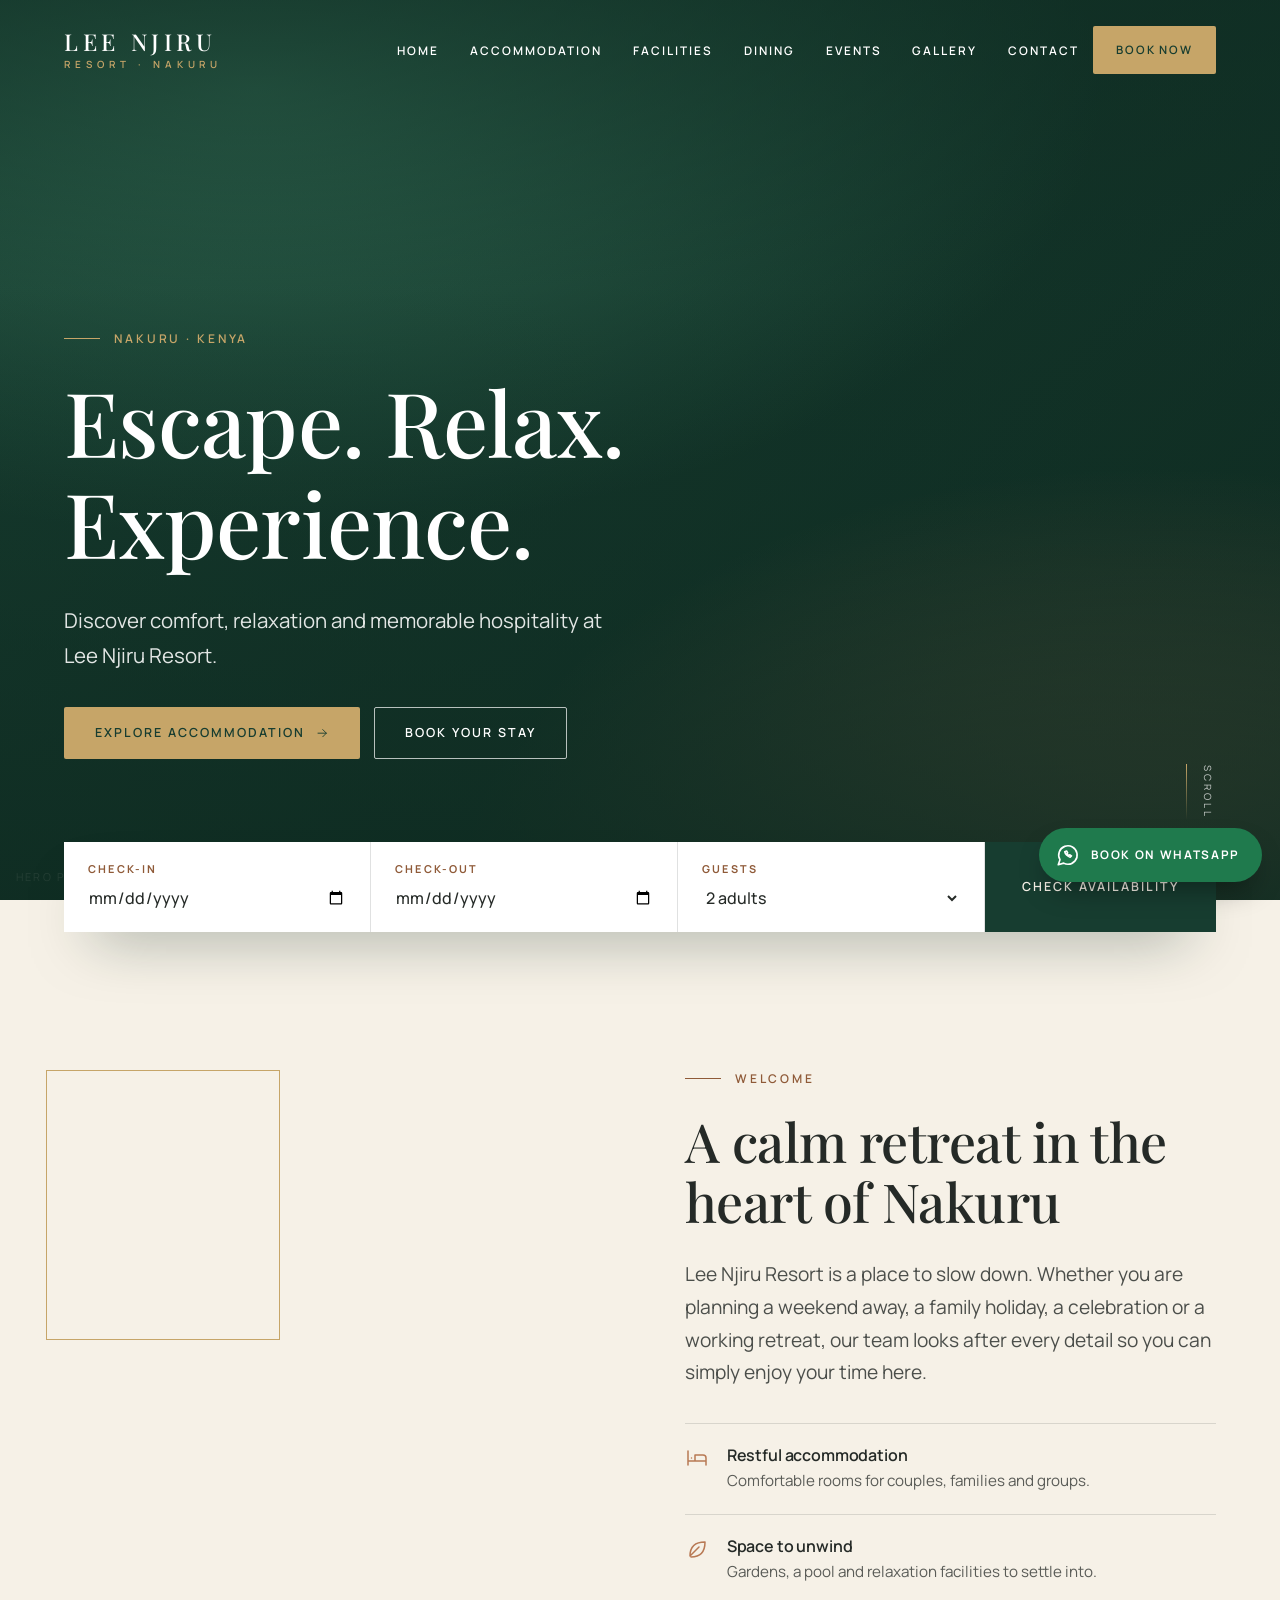
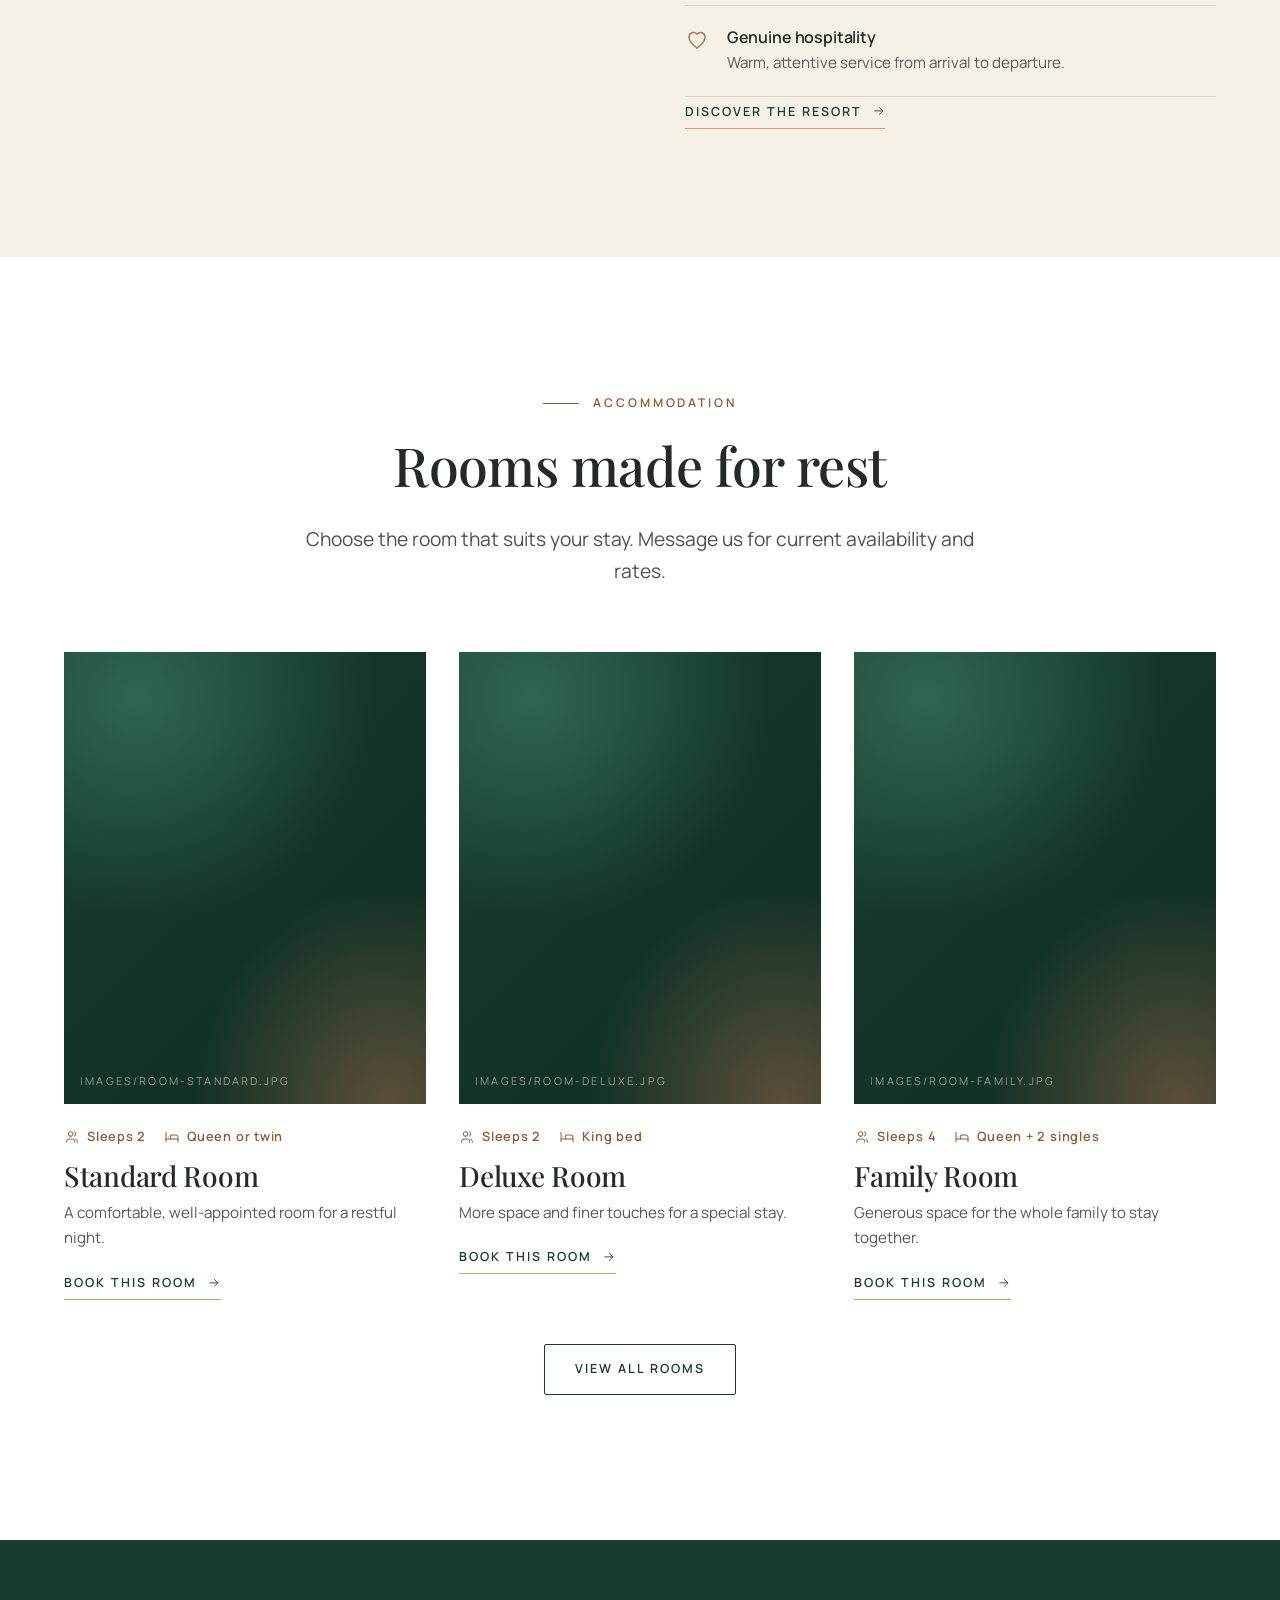
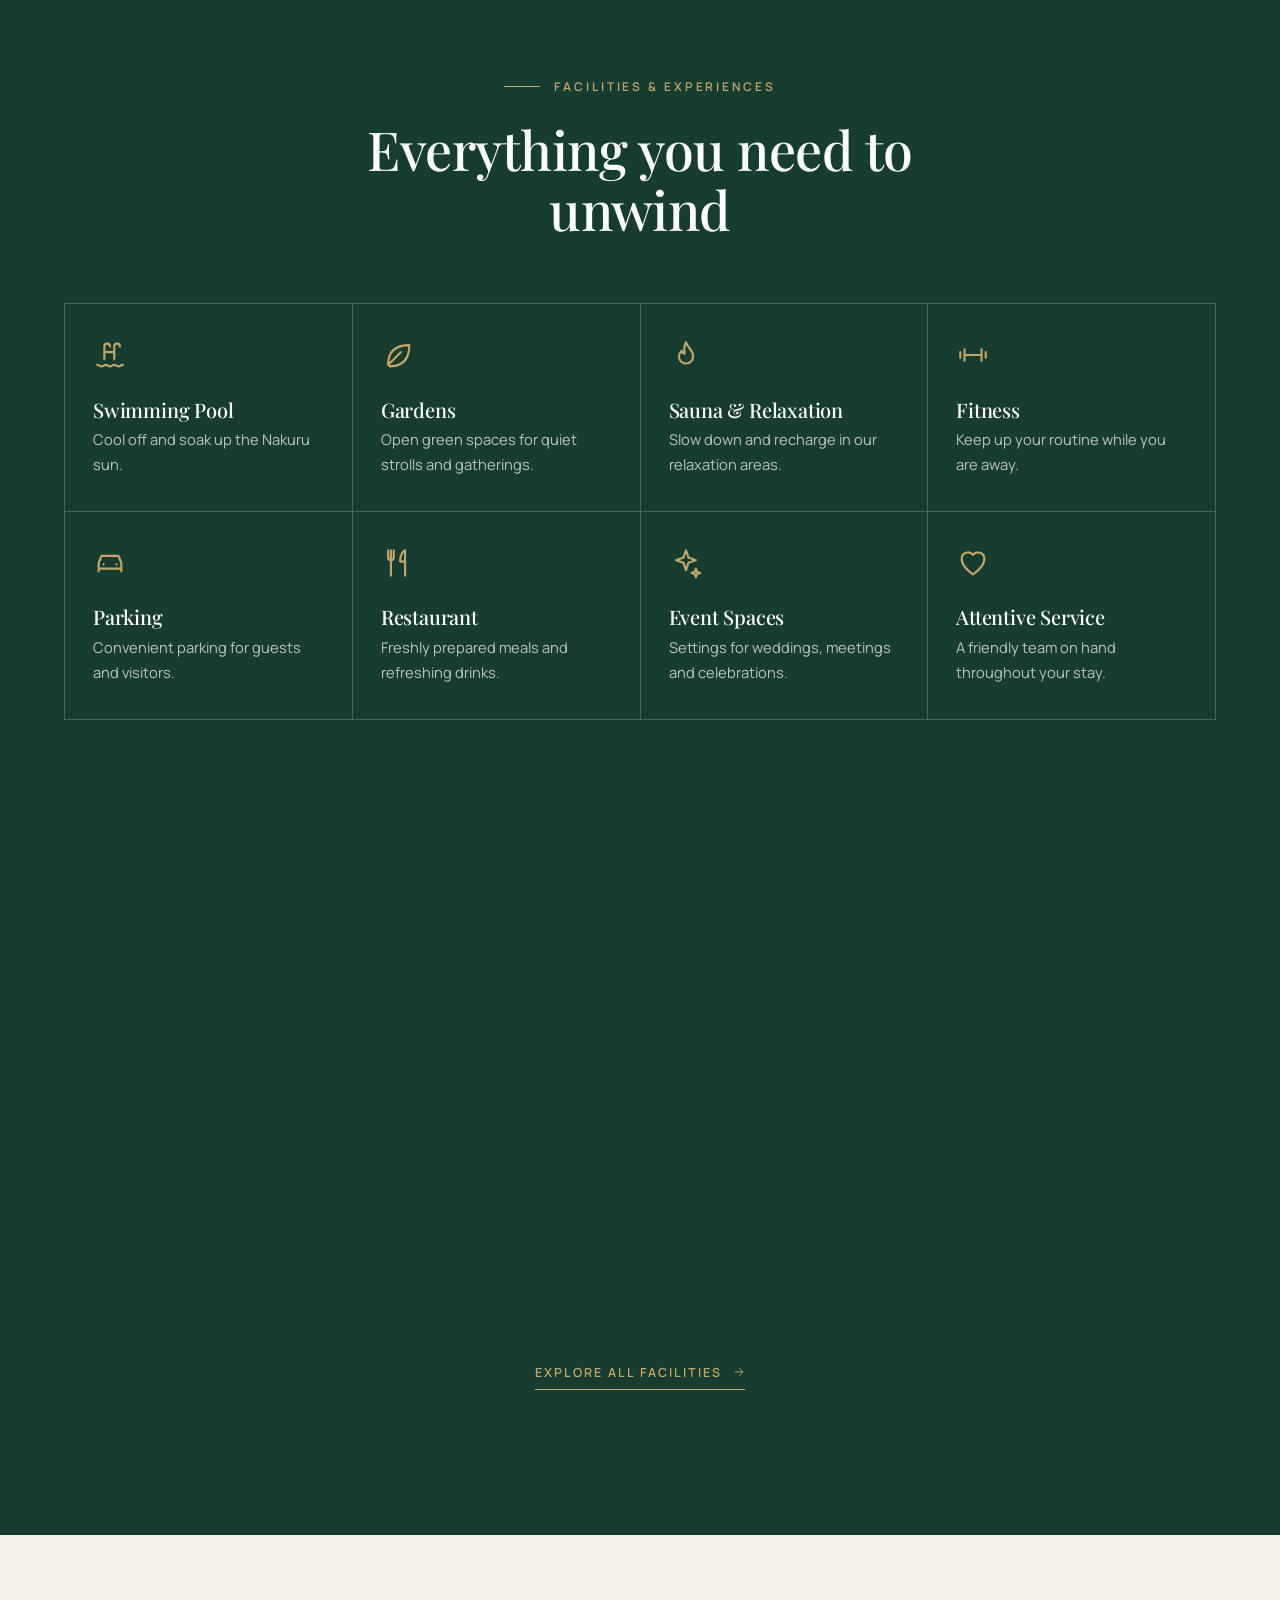
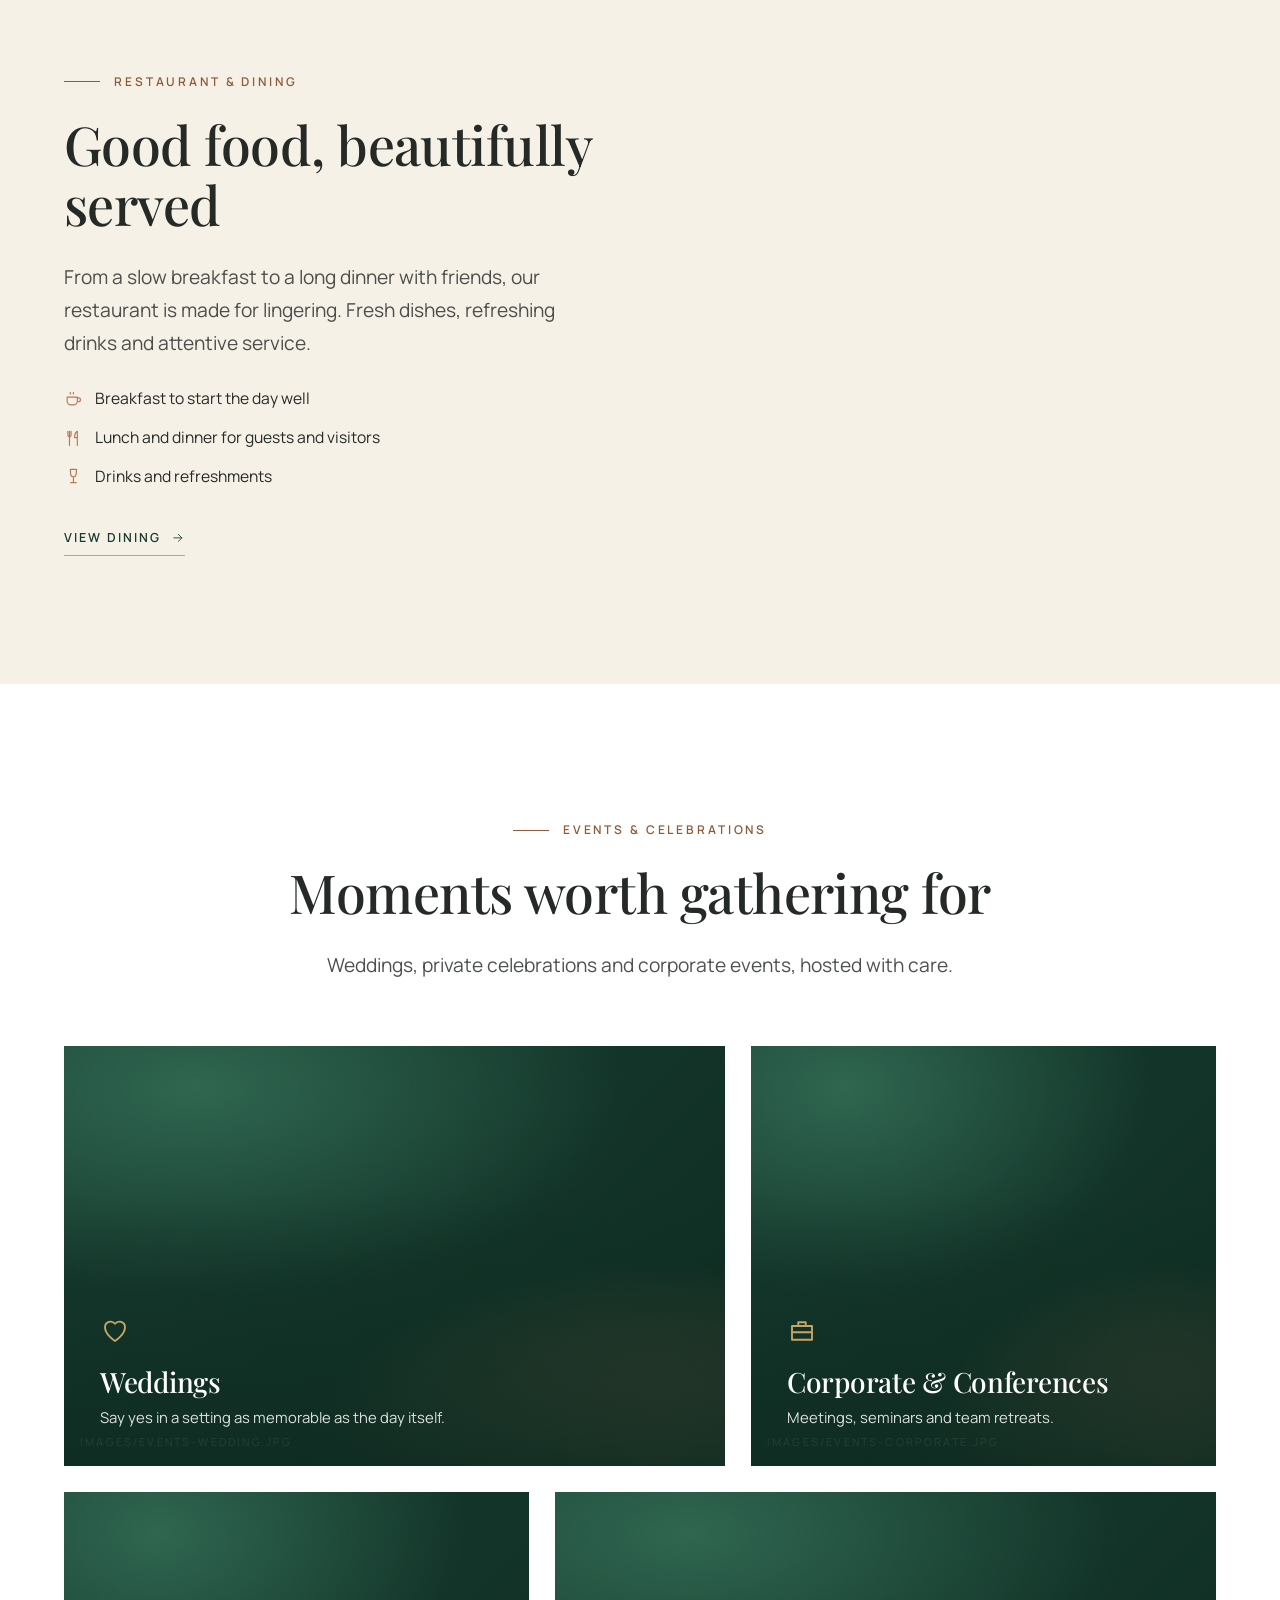
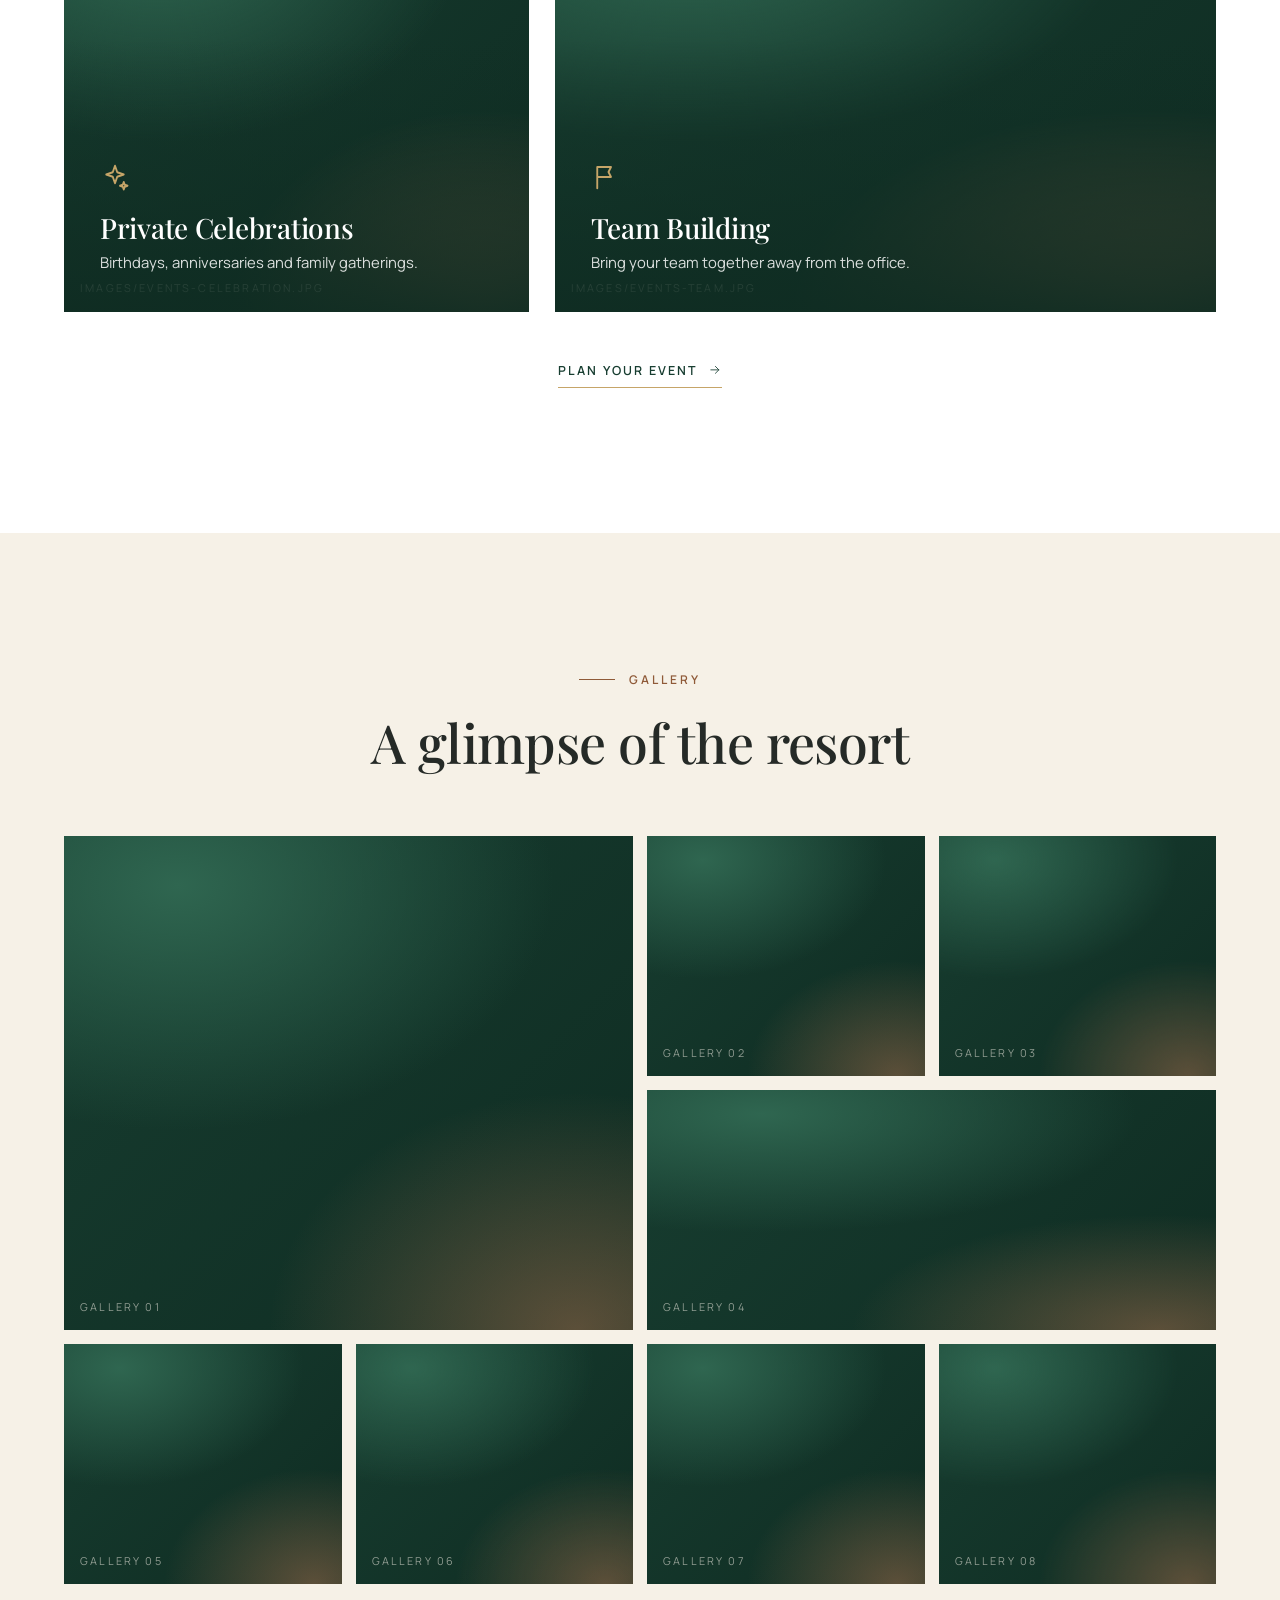
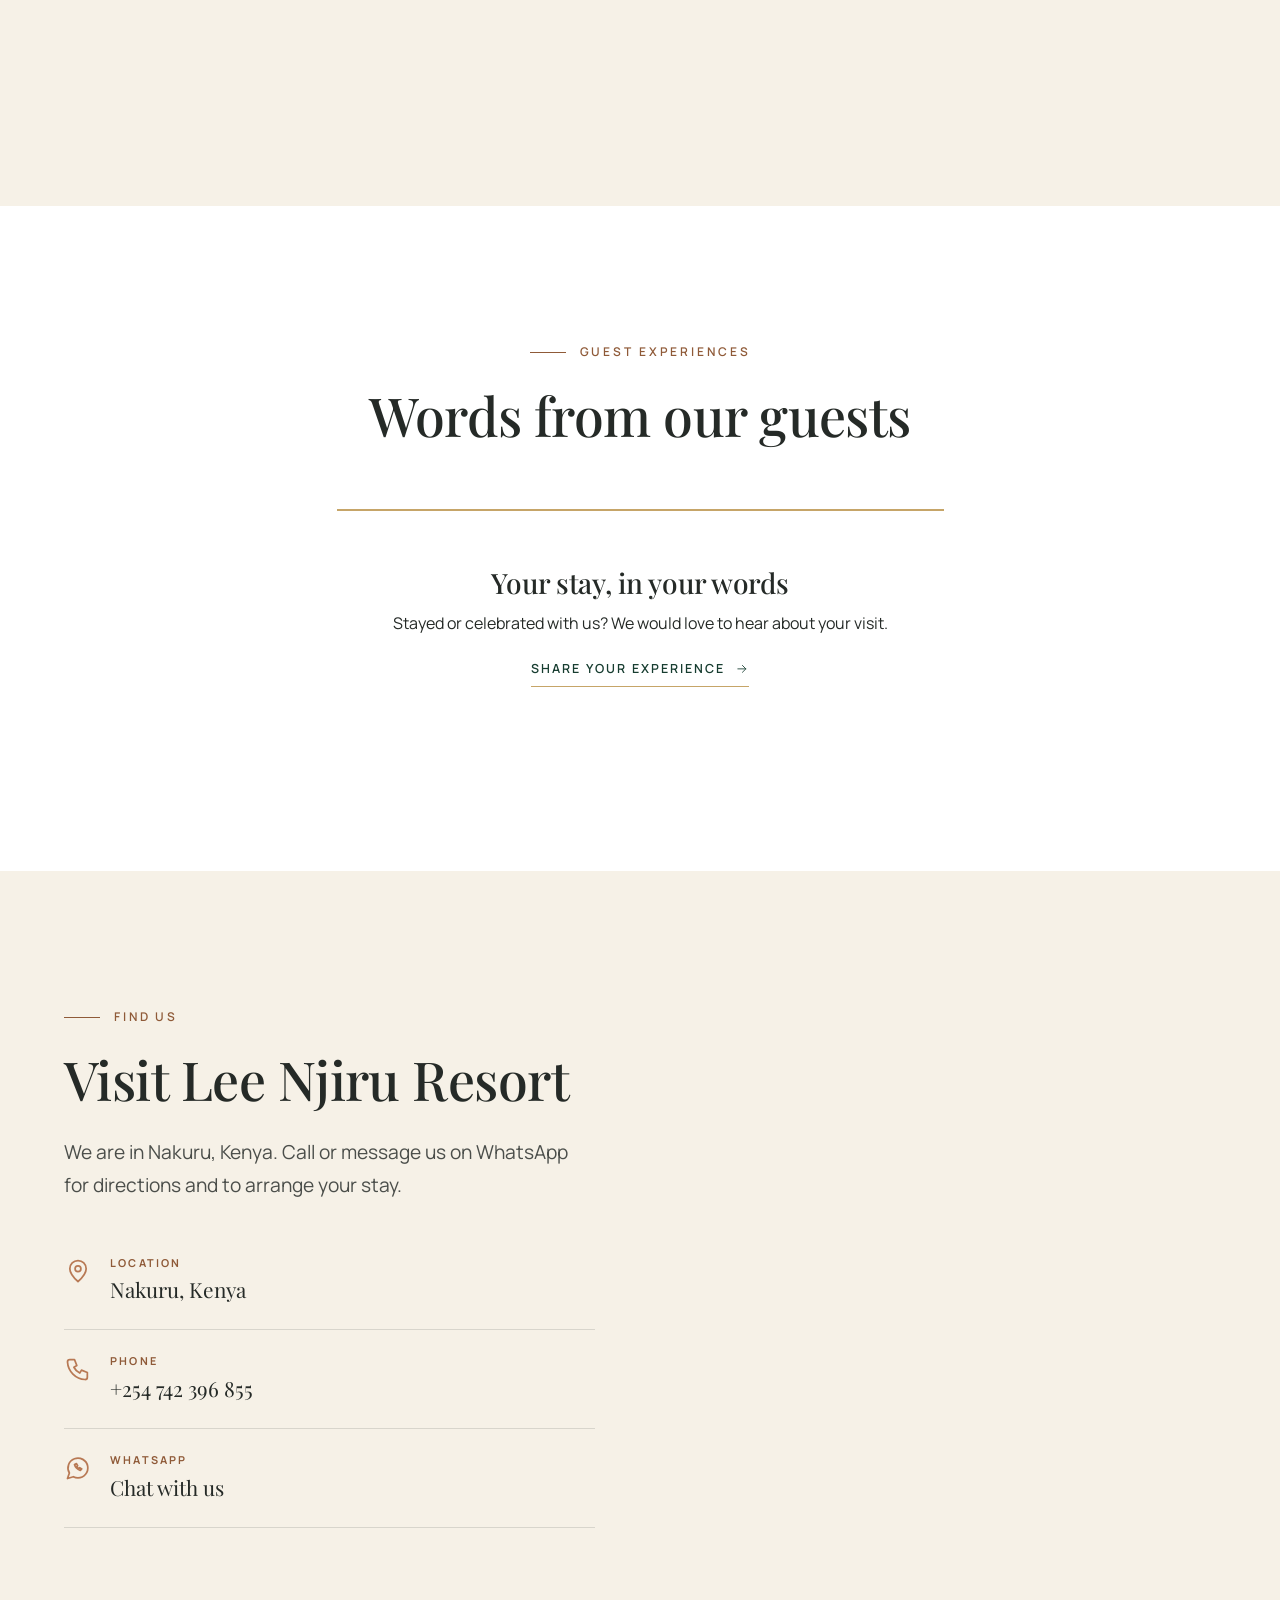
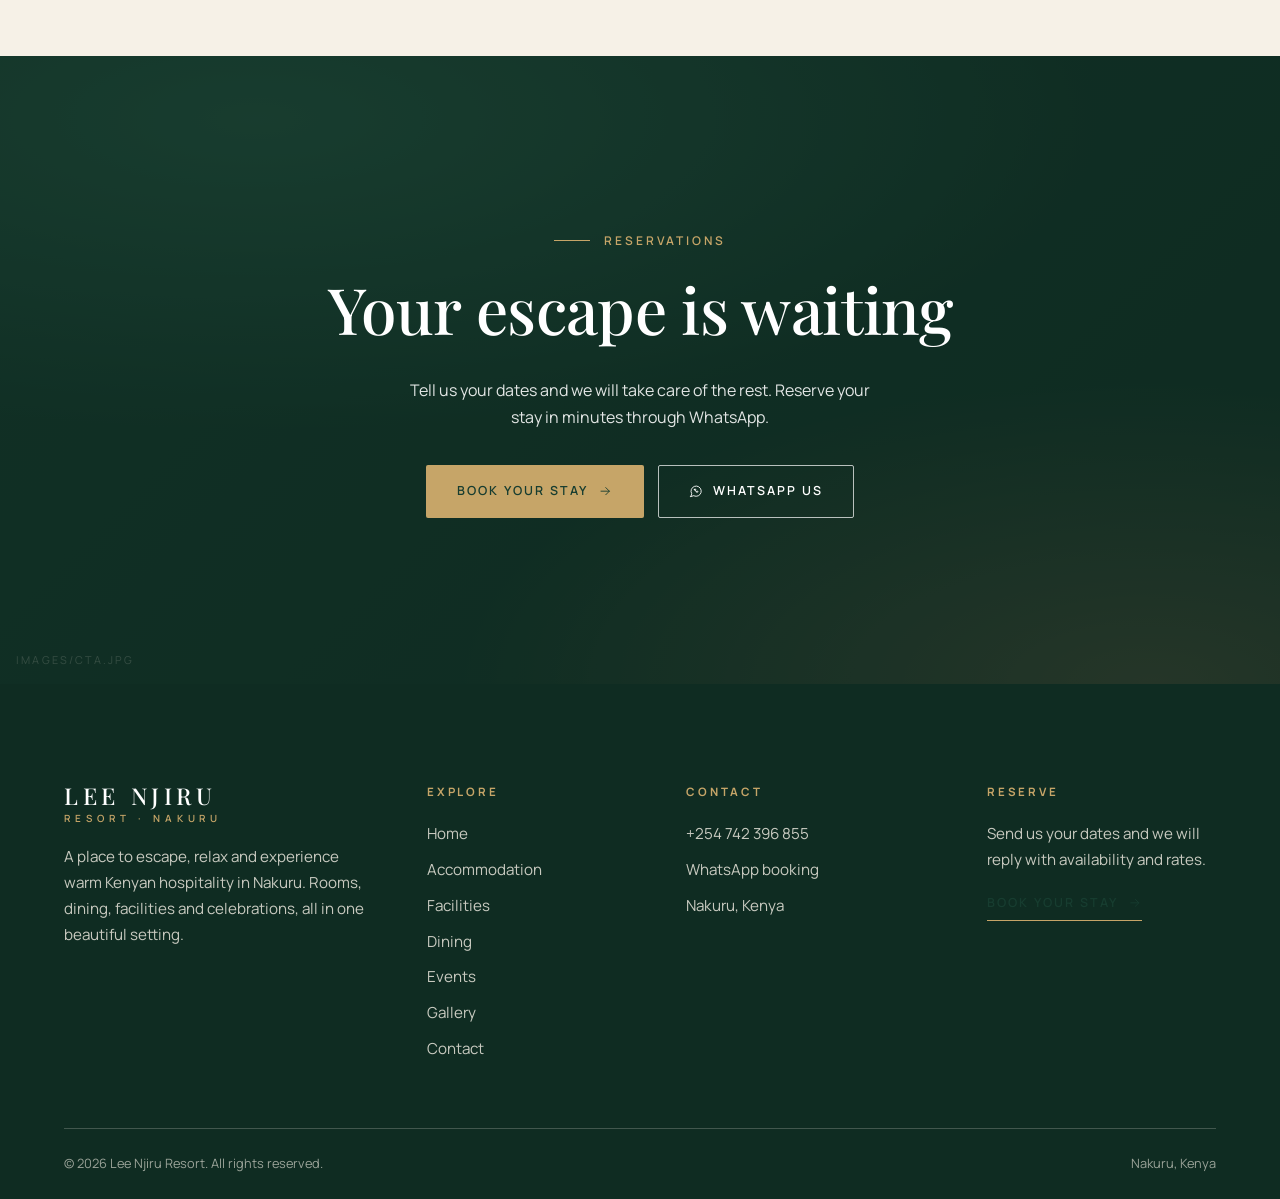
==== index.html @ e9310418 "Add files via upload" ====
<!doctype html>
<html lang="en">
<head>
<meta charset="utf-8">
<meta name="viewport" content="width=device-width,initial-scale=1">
<title>Lee Njiru Resort | Luxury Resort & Accommodation in Nakuru, Kenya</title>
<meta name="description" content="Escape, relax and experience Lee Njiru Resort in Nakuru, Kenya. Comfortable rooms, gardens, dining, event venues and warm hospitality. Book your stay on WhatsApp.">
<meta name="theme-color" content="#173D30">
<meta property="og:type" content="website">
<meta property="og:title" content="Lee Njiru Resort | Luxury Resort &amp; Accommodation in Nakuru, Kenya">
<meta property="og:description" content="Escape, relax and experience Lee Njiru Resort in Nakuru, Kenya. Comfortable rooms, gardens, dining, event venues and warm hospitality. Book your stay on WhatsApp.">
<meta property="og:image" content="images/hero.jpg">
<link rel="preconnect" href="https://fonts.googleapis.com">
<link rel="preconnect" href="https://fonts.gstatic.com" crossorigin>
<link href="https://fonts.googleapis.com/css2?family=Manrope:wght@400;500;600;700&family=Playfair+Display:ital,wght@0,400;0,500;0,600;1,400;1,500&display=swap" rel="stylesheet">
<link rel="stylesheet" href="css/styles.css">
<script>document.documentElement.classList.add("js")</script>
<script type="application/ld+json">{"@context":"https://schema.org","@type":"Resort","name":"Lee Njiru Resort","telephone":"+254742396855","address":{"@type":"PostalAddress","addressLocality":"Nakuru","addressCountry":"KE"},"description":"Resort accommodation, dining, facilities and event venues in Nakuru, Kenya."}</script>
</head>
<body>
<svg xmlns="http://www.w3.org/2000/svg" width="0" height="0" style="position:absolute" aria-hidden="true" focusable="false"><symbol id="i-arrow" viewBox="0 0 24 24" fill="none" stroke="currentColor" stroke-width="1.5" stroke-linecap="round" stroke-linejoin="round"><path d="M5 12h14M13 6l6 6-6 6"/></symbol><symbol id="i-pin" viewBox="0 0 24 24" fill="none" stroke="currentColor" stroke-width="1.5" stroke-linecap="round" stroke-linejoin="round"><path d="M12 21s-7-6.2-7-11a7 7 0 0114 0c0 4.8-7 11-7 11z"/><circle cx="12" cy="10" r="2.5"/></symbol><symbol id="i-phone" viewBox="0 0 24 24" fill="none" stroke="currentColor" stroke-width="1.5" stroke-linecap="round" stroke-linejoin="round"><path d="M5 4h4l2 5-2.5 1.5a11 11 0 005 5L15 13l5 2v4a2 2 0 01-2 2A16 16 0 013 6a2 2 0 012-2z"/></symbol><symbol id="i-wa" viewBox="0 0 24 24" fill="none" stroke="currentColor" stroke-width="1.5" stroke-linecap="round" stroke-linejoin="round"><path d="M3 21l1.6-4.7A8.5 8.5 0 1112 20.5a8.4 8.4 0 01-4-1L3 21z"/><path d="M9 9c.5 2 2.5 4 5 5l1.2-1.2-1.7-1-.8.7a4 4 0 01-1.7-1.7l.7-.8-1-1.7L9 9z"/></symbol><symbol id="i-pool" viewBox="0 0 24 24" fill="none" stroke="currentColor" stroke-width="1.5" stroke-linecap="round" stroke-linejoin="round"><path d="M3 19c1.5 0 1.5 1 3 1s1.5-1 3-1 1.5 1 3 1 1.5-1 3-1 1.5 1 3 1 1.5-1 3-1M8 15V6a2 2 0 014 0M15 15V6a2 2 0 014 0M8 10h7"/></symbol><symbol id="i-leaf" viewBox="0 0 24 24" fill="none" stroke="currentColor" stroke-width="1.5" stroke-linecap="round" stroke-linejoin="round"><path d="M5 19c0-9 5-14 15-14 0 10-5 15-14 15M5 19l9-9"/></symbol><symbol id="i-flame" viewBox="0 0 24 24" fill="none" stroke="currentColor" stroke-width="1.5" stroke-linecap="round" stroke-linejoin="round"><path d="M12 3c1 4 5 5 5 10a5 5 0 01-10 0c0-2 1-3 2-4 .3 1.5 1 2 2 2 0-3-1-5 1-8z"/></symbol><symbol id="i-dumbbell" viewBox="0 0 24 24" fill="none" stroke="currentColor" stroke-width="1.5" stroke-linecap="round" stroke-linejoin="round"><path d="M6 8v8M3 10v4M18 8v8M21 10v4M6 12h12"/></symbol><symbol id="i-car" viewBox="0 0 24 24" fill="none" stroke="currentColor" stroke-width="1.5" stroke-linecap="round" stroke-linejoin="round"><path d="M4 16v-4l2-5h12l2 5v4M4 16h16M4 16v2M20 16v2M7.5 13h.01M16.5 13h.01"/></symbol><symbol id="i-wifi" viewBox="0 0 24 24" fill="none" stroke="currentColor" stroke-width="1.5" stroke-linecap="round" stroke-linejoin="round"><path d="M2 9a15 15 0 0120 0M5 12.5a10 10 0 0114 0M8.5 16a5 5 0 017 0M12 19.5h.01"/></symbol><symbol id="i-bed" viewBox="0 0 24 24" fill="none" stroke="currentColor" stroke-width="1.5" stroke-linecap="round" stroke-linejoin="round"><path d="M3 19V5M3 15h18v4M21 15v-3a3 3 0 00-3-3h-8v6M6.5 12h.01"/></symbol><symbol id="i-users" viewBox="0 0 24 24" fill="none" stroke="currentColor" stroke-width="1.5" stroke-linecap="round" stroke-linejoin="round"><path d="M16 20v-1.5a3.5 3.5 0 00-3.5-3.5h-5A3.5 3.5 0 004 18.5V20M10 11a3.5 3.5 0 100-7 3.5 3.5 0 000 7zM20 20v-1.5a3.5 3.5 0 00-2.5-3.3M15.5 4.2a3.5 3.5 0 010 6.6"/></symbol><symbol id="i-star" viewBox="0 0 24 24" fill="none" stroke="currentColor" stroke-width="1.5" stroke-linecap="round" stroke-linejoin="round"><path d="M12 3l2.7 5.6 6.1.9-4.4 4.3 1 6.1L12 17l-5.4 2.9 1-6.1L3.2 9.5l6.1-.9z"/></symbol><symbol id="i-check" viewBox="0 0 24 24" fill="none" stroke="currentColor" stroke-width="1.5" stroke-linecap="round" stroke-linejoin="round"><path d="M5 12.5l4.5 4.5L19 7"/></symbol><symbol id="i-close" viewBox="0 0 24 24" fill="none" stroke="currentColor" stroke-width="1.5" stroke-linecap="round" stroke-linejoin="round"><path d="M6 6l12 12M18 6L6 18"/></symbol><symbol id="i-utensils" viewBox="0 0 24 24" fill="none" stroke="currentColor" stroke-width="1.5" stroke-linecap="round" stroke-linejoin="round"><path d="M7 3v8M5 3v5a2 2 0 004 0V3M7 11v10M17 21V3c-2.5 1.5-3.5 4-3.5 8H17"/></symbol><symbol id="i-wine" viewBox="0 0 24 24" fill="none" stroke="currentColor" stroke-width="1.5" stroke-linecap="round" stroke-linejoin="round"><path d="M8 3h8l-.5 6a3.5 3.5 0 01-7 0L8 3zM12 12.5V20M8.5 20h7"/></symbol><symbol id="i-coffee" viewBox="0 0 24 24" fill="none" stroke="currentColor" stroke-width="1.5" stroke-linecap="round" stroke-linejoin="round"><path d="M4 9h13v5a5 5 0 01-5 5H9a5 5 0 01-5-5V9zM17 10h1.5a2.5 2.5 0 010 5H17M8 3v2M12 3v2"/></symbol><symbol id="i-heart" viewBox="0 0 24 24" fill="none" stroke="currentColor" stroke-width="1.5" stroke-linecap="round" stroke-linejoin="round"><path d="M12 20s-8-5-8-11a4.5 4.5 0 018-2.8A4.5 4.5 0 0120 9c0 6-8 11-8 11z"/></symbol><symbol id="i-sparkle" viewBox="0 0 24 24" fill="none" stroke="currentColor" stroke-width="1.5" stroke-linecap="round" stroke-linejoin="round"><path d="M12 3l1.8 5.2L19 10l-5.2 1.8L12 17l-1.8-5.2L5 10l5.2-1.8zM19 16l.8 2.2L22 19l-2.2.8L19 22l-.8-2.2L16 19l2.2-.8z"/></symbol><symbol id="i-briefcase" viewBox="0 0 24 24" fill="none" stroke="currentColor" stroke-width="1.5" stroke-linecap="round" stroke-linejoin="round"><path d="M4 8h16v11H4zM9 8V5h6v3M4 13h16"/></symbol><symbol id="i-present" viewBox="0 0 24 24" fill="none" stroke="currentColor" stroke-width="1.5" stroke-linecap="round" stroke-linejoin="round"><path d="M4 4h16v11H4zM12 15v5M8 20h8M8 11l3-2 2 1.5 3-3"/></symbol><symbol id="i-flag" viewBox="0 0 24 24" fill="none" stroke="currentColor" stroke-width="1.5" stroke-linecap="round" stroke-linejoin="round"><path d="M5 21V4M5 4h11l-2 4 2 4H5"/></symbol><symbol id="i-mail" viewBox="0 0 24 24" fill="none" stroke="currentColor" stroke-width="1.5" stroke-linecap="round" stroke-linejoin="round"><path d="M3 6h18v12H3zM3 7l9 6 9-6"/></symbol><symbol id="i-clock" viewBox="0 0 24 24" fill="none" stroke="currentColor" stroke-width="1.5" stroke-linecap="round" stroke-linejoin="round"><circle cx="12" cy="12" r="9"/><path d="M12 7v5l3 2"/></symbol><symbol id="i-shield" viewBox="0 0 24 24" fill="none" stroke="currentColor" stroke-width="1.5" stroke-linecap="round" stroke-linejoin="round"><path d="M12 3l8 3v6c0 5-3.5 8-8 9-4.5-1-8-4-8-9V6z"/></symbol><symbol id="i-sun" viewBox="0 0 24 24" fill="none" stroke="currentColor" stroke-width="1.5" stroke-linecap="round" stroke-linejoin="round"><circle cx="12" cy="12" r="4"/><path d="M12 2v2M12 20v2M2 12h2M20 12h2M5 5l1.5 1.5M17.5 17.5L19 19M19 5l-1.5 1.5M6.5 17.5L5 19"/></symbol><symbol id="i-tv" viewBox="0 0 24 24" fill="none" stroke="currentColor" stroke-width="1.5" stroke-linecap="round" stroke-linejoin="round"><path d="M3 5h18v12H3zM8 21h8M12 17v4"/></symbol><symbol id="i-wind" viewBox="0 0 24 24" fill="none" stroke="currentColor" stroke-width="1.5" stroke-linecap="round" stroke-linejoin="round"><path d="M3 8h11a3 3 0 10-3-3M3 12h16a3 3 0 11-3 3M3 16h8"/></symbol><symbol id="i-calendar" viewBox="0 0 24 24" fill="none" stroke="currentColor" stroke-width="1.5" stroke-linecap="round" stroke-linejoin="round"><path d="M4 5h16v15H4zM4 10h16M8 3v4M16 3v4"/></symbol><symbol id="i-bath" viewBox="0 0 24 24" fill="none" stroke="currentColor" stroke-width="1.5" stroke-linecap="round" stroke-linejoin="round"><path d="M4 12h16v3a4 4 0 01-4 4H8a4 4 0 01-4-4v-3zM6 12V6a2 2 0 013.5-1.3M7 19l-1 2M17 19l1 2"/></symbol><symbol id="i-music" viewBox="0 0 24 24" fill="none" stroke="currentColor" stroke-width="1.5" stroke-linecap="round" stroke-linejoin="round"><path d="M9 18V6l11-2v12M9 18a3 3 0 11-6 0 3 3 0 016 0zM20 16a3 3 0 11-6 0 3 3 0 016 0z"/></symbol></svg>
<a class="skip" href="#main">Skip to content</a>
<header class="site-header">
<a class="brand" href="index.html" aria-label="Lee Njiru Resort, home"><b>LEE NJIRU</b><span>Resort &middot; Nakuru</span></a>
<div class="header-right">
<nav class="nav" id="nav" aria-label="Main"><ul><li style="--i:0"><a href="index.html" aria-current="page">Home</a></li><li style="--i:1"><a href="accommodation.html">Accommodation</a></li><li style="--i:2"><a href="facilities.html">Facilities</a></li><li style="--i:3"><a href="dining.html">Dining</a></li><li style="--i:4"><a href="events.html">Events</a></li><li style="--i:5"><a href="gallery.html">Gallery</a></li><li style="--i:6"><a href="contact.html">Contact</a></li><li class="nav-book" style="--i:7"><a href="contact.html#booking">Book Now</a></li></ul></nav>
<a class="btn btn-gold btn-sm header-cta" href="contact.html#booking">Book Now</a>
<button class="toggle" type="button" aria-expanded="false" aria-controls="nav" aria-label="Open menu"><i></i><i></i></button>
</div>
</header>
<main id="main">
<section class="hero has-avail">
<div class="hero-bg media" data-label="Hero photo: images/hero.jpg"><img src="images/hero.jpg" alt="Lee Njiru Resort grounds in Nakuru, Kenya" fetchpriority="high" decoding="async"></div>
<div class="hero-in"><div class="inner">
<span class="eyebrow">Nakuru &middot; Kenya</span>
<h1 data-split>Escape. Relax. Experience.</h1>
<p class="sub">Discover comfort, relaxation and memorable hospitality at Lee Njiru Resort.</p>
<div class="btn-row"><a class="btn btn-gold" href="accommodation.html">Explore Accommodation <svg class="ico" aria-hidden="true"><use href="#i-arrow"/></svg></a><a class="btn btn-line-l" href="contact.html#booking">Book Your Stay</a></div>
</div></div>
<span class="scroll-cue" aria-hidden="true">Scroll</span>
</section>

<div class="avail reveal">
<form class="avail-form" data-avail action="contact.html" method="get" aria-label="Check availability">
<label>Check-in<input type="date" name="checkin" required></label>
<label>Check-out<input type="date" name="checkout" required></label>
<label>Guests<select name="adults"><option value="1">1 adult</option><option value="2" selected>2 adults</option><option value="3">3 adults</option><option value="4">4 adults</option><option value="5">5 adults</option><option value="6">6 adults</option></select></label>
<button class="btn btn-forest" type="submit">Check Availability</button>
</form>
</div>

<section class="section after-avail">
<div class="container split">
<div class="stack-img">
<div class="media a reveal-img" data-label="images/welcome-1.jpg"><img src="images/welcome-1.jpg" alt="Guests relaxing at Lee Njiru Resort" loading="lazy" decoding="async"></div>
<div class="media b reveal-img" data-d=".2" data-label="images/welcome-2.jpg"><img src="images/welcome-2.jpg" alt="Resort details at Lee Njiru Resort" loading="lazy" decoding="async"></div>
</div>
<div class="reveal">
<span class="eyebrow">Welcome</span>
<h2>A calm retreat in the heart of Nakuru</h2>
<p class="lead">Lee Njiru Resort is a place to slow down. Whether you are planning a weekend away, a family holiday, a celebration or a working retreat, our team looks after every detail so you can simply enjoy your time here.</p>
<ul class="pillars">
<li><svg class="ico" aria-hidden="true"><use href="#i-bed"/></svg><div><h4>Restful accommodation</h4><p>Comfortable rooms for couples, families and groups.</p></div></li>
<li><svg class="ico" aria-hidden="true"><use href="#i-leaf"/></svg><div><h4>Space to unwind</h4><p>Gardens, a pool and relaxation facilities to settle into.</p></div></li>
<li><svg class="ico" aria-hidden="true"><use href="#i-heart"/></svg><div><h4>Genuine hospitality</h4><p>Warm, attentive service from arrival to departure.</p></div></li>
</ul>
<a class="link-arrow" href="facilities.html">Discover the resort <svg class="ico" aria-hidden="true"><use href="#i-arrow"/></svg></a>
</div>
</div>
</section>

<section class="section bg-white">
<div class="container">
<div class="sec-head center reveal"><span class="eyebrow">Accommodation</span><h2>Rooms made for rest</h2><p class="lead">Choose the room that suits your stay. Message us for current availability and rates.</p></div>
<div class="grid-3">
<article class="card reveal"><div class="media zoom" data-label="images/room-standard.jpg"><img src="images/room-standard.jpg" alt="Standard room at Lee Njiru Resort" loading="lazy" decoding="async"></div><div class="meta"><span><svg class="ico" aria-hidden="true"><use href="#i-users"/></svg> Sleeps 2</span><span><svg class="ico" aria-hidden="true"><use href="#i-bed"/></svg> Queen or twin</span></div><h3>Standard Room</h3><p>A comfortable, well-appointed room for a restful night.</p><a class="link-arrow" href="contact.html?room=Standard%20Room#booking">Book this room <svg class="ico" aria-hidden="true"><use href="#i-arrow"/></svg></a></article>
<article class="card reveal" data-d=".12"><div class="media zoom" data-label="images/room-deluxe.jpg"><img src="images/room-deluxe.jpg" alt="Deluxe room at Lee Njiru Resort" loading="lazy" decoding="async"></div><div class="meta"><span><svg class="ico" aria-hidden="true"><use href="#i-users"/></svg> Sleeps 2</span><span><svg class="ico" aria-hidden="true"><use href="#i-bed"/></svg> King bed</span></div><h3>Deluxe Room</h3><p>More space and finer touches for a special stay.</p><a class="link-arrow" href="contact.html?room=Deluxe%20Room#booking">Book this room <svg class="ico" aria-hidden="true"><use href="#i-arrow"/></svg></a></article>
<article class="card reveal" data-d=".24"><div class="media zoom" data-label="images/room-family.jpg"><img src="images/room-family.jpg" alt="Family room at Lee Njiru Resort" loading="lazy" decoding="async"></div><div class="meta"><span><svg class="ico" aria-hidden="true"><use href="#i-users"/></svg> Sleeps 4</span><span><svg class="ico" aria-hidden="true"><use href="#i-bed"/></svg> Queen + 2 singles</span></div><h3>Family Room</h3><p>Generous space for the whole family to stay together.</p><a class="link-arrow" href="contact.html?room=Family%20Room#booking">Book this room <svg class="ico" aria-hidden="true"><use href="#i-arrow"/></svg></a></article>
</div>
<p class="center reveal" style="margin-top:44px"><a class="btn btn-line" href="accommodation.html">View All Rooms</a></p>
</div>
</section>

<section class="section bg-forest">
<div class="container">
<div class="sec-head center reveal"><span class="eyebrow">Facilities &amp; Experiences</span><h2>Everything you need to unwind</h2></div>
<div class="fac-grid reveal">
<div class="fac"><svg class="ico" aria-hidden="true"><use href="#i-pool"/></svg><h3>Swimming Pool</h3><p>Cool off and soak up the Nakuru sun.</p></div>
<div class="fac"><svg class="ico" aria-hidden="true"><use href="#i-leaf"/></svg><h3>Gardens</h3><p>Open green spaces for quiet strolls and gatherings.</p></div>
<div class="fac"><svg class="ico" aria-hidden="true"><use href="#i-flame"/></svg><h3>Sauna &amp; Relaxation</h3><p>Slow down and recharge in our relaxation areas.</p></div>
<div class="fac"><svg class="ico" aria-hidden="true"><use href="#i-dumbbell"/></svg><h3>Fitness</h3><p>Keep up your routine while you are away.</p></div>
<div class="fac"><svg class="ico" aria-hidden="true"><use href="#i-car"/></svg><h3>Parking</h3><p>Convenient parking for guests and visitors.</p></div>
<div class="fac"><svg class="ico" aria-hidden="true"><use href="#i-utensils"/></svg><h3>Restaurant</h3><p>Freshly prepared meals and refreshing drinks.</p></div>
<div class="fac"><svg class="ico" aria-hidden="true"><use href="#i-sparkle"/></svg><h3>Event Spaces</h3><p>Settings for weddings, meetings and celebrations.</p></div>
<div class="fac"><svg class="ico" aria-hidden="true"><use href="#i-heart"/></svg><h3>Attentive Service</h3><p>A friendly team on hand throughout your stay.</p></div>
</div>
<div class="mosaic">
<div class="media zoom reveal-img" data-label="images/pool.jpg"><img src="images/pool.jpg" alt="Swimming pool at Lee Njiru Resort" loading="lazy" decoding="async"></div>
<div class="media zoom reveal-img" data-d=".12" data-label="images/gardens.jpg"><img src="images/gardens.jpg" alt="Gardens at Lee Njiru Resort" loading="lazy" decoding="async"></div>
<div class="media zoom reveal-img" data-d=".24" data-label="images/sauna.jpg"><img src="images/sauna.jpg" alt="Relaxation area at Lee Njiru Resort" loading="lazy" decoding="async"></div>
</div>
<p class="center reveal" style="margin-top:44px"><a class="link-arrow" href="facilities.html">Explore all facilities <svg class="ico" aria-hidden="true"><use href="#i-arrow"/></svg></a></p>
</div>
</section>

<section class="section">
<div class="container split rev">
<div class="strip">
<div class="media reveal-img" data-label="images/dining-1.jpg"><img src="images/dining-1.jpg" alt="Food served at Lee Njiru Resort" loading="lazy" decoding="async"></div>
<div class="media reveal-img" data-d=".15" data-label="images/dining-2.jpg"><img src="images/dining-2.jpg" alt="Restaurant at Lee Njiru Resort" loading="lazy" decoding="async"></div>
<div class="media reveal-img" data-d=".3" data-label="images/dining-3.jpg"><img src="images/dining-3.jpg" alt="Drinks at Lee Njiru Resort" loading="lazy" decoding="async"></div>
</div>
<div class="reveal">
<span class="eyebrow">Restaurant &amp; Dining</span>
<h2>Good food, beautifully served</h2>
<p class="lead">From a slow breakfast to a long dinner with friends, our restaurant is made for lingering. Fresh dishes, refreshing drinks and attentive service.</p>
<ul class="feature-list"><li><svg class="ico" aria-hidden="true"><use href="#i-coffee"/></svg> Breakfast to start the day well</li><li><svg class="ico" aria-hidden="true"><use href="#i-utensils"/></svg> Lunch and dinner for guests and visitors</li><li><svg class="ico" aria-hidden="true"><use href="#i-wine"/></svg> Drinks and refreshments</li></ul>
<a class="link-arrow" href="dining.html">View dining <svg class="ico" aria-hidden="true"><use href="#i-arrow"/></svg></a>
</div>
</div>
</section>

<section class="section bg-white">
<div class="container">
<div class="sec-head center reveal"><span class="eyebrow">Events &amp; Celebrations</span><h2>Moments worth gathering for</h2><p class="lead">Weddings, private celebrations and corporate events, hosted with care.</p></div>
<div class="block">
<a class="tile c7 reveal" href="events.html"><div class="media" data-label="images/events-wedding.jpg"><img src="images/events-wedding.jpg" alt="Wedding celebration at Lee Njiru Resort" loading="lazy" decoding="async"></div><div class="tile-in"><svg class="ico" aria-hidden="true"><use href="#i-heart"/></svg><h3>Weddings</h3><p>Say yes in a setting as memorable as the day itself.</p></div></a>
<a class="tile c5 reveal" data-d=".12" href="events.html"><div class="media" data-label="images/events-corporate.jpg"><img src="images/events-corporate.jpg" alt="Corporate event at Lee Njiru Resort" loading="lazy" decoding="async"></div><div class="tile-in"><svg class="ico" aria-hidden="true"><use href="#i-briefcase"/></svg><h3>Corporate &amp; Conferences</h3><p>Meetings, seminars and team retreats.</p></div></a>
<a class="tile c5 reveal" href="events.html"><div class="media" data-label="images/events-celebration.jpg"><img src="images/events-celebration.jpg" alt="Private celebration at Lee Njiru Resort" loading="lazy" decoding="async"></div><div class="tile-in"><svg class="ico" aria-hidden="true"><use href="#i-sparkle"/></svg><h3>Private Celebrations</h3><p>Birthdays, anniversaries and family gatherings.</p></div></a>
<a class="tile c7 reveal" data-d=".12" href="events.html"><div class="media" data-label="images/events-team.jpg"><img src="images/events-team.jpg" alt="Team building at Lee Njiru Resort" loading="lazy" decoding="async"></div><div class="tile-in"><svg class="ico" aria-hidden="true"><use href="#i-flag"/></svg><h3>Team Building</h3><p>Bring your team together away from the office.</p></div></a>
</div>
<p class="center reveal" style="margin-top:44px"><a class="link-arrow" href="events.html">Plan your event <svg class="ico" aria-hidden="true"><use href="#i-arrow"/></svg></a></p>
</div>
</section>

<section class="section">
<div class="container">
<div class="sec-head center reveal"><span class="eyebrow">Gallery</span><h2>A glimpse of the resort</h2></div>
<div class="gal-preview reveal">
<a href="images/gallery-01.jpg" data-lb data-cap="Resort grounds" aria-label="View photo: Resort grounds"><div class="media zoom" data-label="Gallery 01"><img src="images/gallery-01.jpg" alt="Resort grounds" loading="lazy" decoding="async"></div></a>
<a href="images/gallery-02.jpg" data-lb data-cap="Guest room" aria-label="View photo: Guest room"><div class="media zoom" data-label="Gallery 02"><img src="images/gallery-02.jpg" alt="Guest room" loading="lazy" decoding="async"></div></a>
<a href="images/gallery-03.jpg" data-lb data-cap="Swimming pool" aria-label="View photo: Swimming pool"><div class="media zoom" data-label="Gallery 03"><img src="images/gallery-03.jpg" alt="Swimming pool" loading="lazy" decoding="async"></div></a>
<a href="images/gallery-04.jpg" data-lb data-cap="The restaurant" aria-label="View photo: The restaurant"><div class="media zoom" data-label="Gallery 04"><img src="images/gallery-04.jpg" alt="The restaurant" loading="lazy" decoding="async"></div></a>
<a href="images/gallery-05.jpg" data-lb data-cap="Gardens" aria-label="View photo: Gardens"><div class="media zoom" data-label="Gallery 05"><img src="images/gallery-05.jpg" alt="Gardens" loading="lazy" decoding="async"></div></a>
<a href="images/gallery-06.jpg" data-lb data-cap="Wedding setting" aria-label="View photo: Wedding setting"><div class="media zoom" data-label="Gallery 06"><img src="images/gallery-06.jpg" alt="Wedding setting" loading="lazy" decoding="async"></div></a>
<a href="images/gallery-07.jpg" data-lb data-cap="Family room" aria-label="View photo: Family room"><div class="media zoom" data-label="Gallery 07"><img src="images/gallery-07.jpg" alt="Family room" loading="lazy" decoding="async"></div></a>
<a href="images/gallery-08.jpg" data-lb data-cap="Sauna and relaxation" aria-label="View photo: Sauna and relaxation"><div class="media zoom" data-label="Gallery 08"><img src="images/gallery-08.jpg" alt="Sauna and relaxation" loading="lazy" decoding="async"></div></a>
</div>
<p class="center reveal" style="margin-top:44px"><a class="link-arrow" href="gallery.html">View full gallery <svg class="ico" aria-hidden="true"><use href="#i-arrow"/></svg></a></p>
</div>
</section>

<section class="section bg-white">
<div class="container">
<div class="sec-head center reveal"><span class="eyebrow">Guest Experiences</span><h2>Words from our guests</h2></div>
<div class="reviews" id="reviews"></div>
</div>
</section>

<section class="section">
<div class="container split top">
<div class="reveal">
<span class="eyebrow">Find Us</span>
<h2>Visit Lee Njiru Resort</h2>
<p class="lead">We are in Nakuru, Kenya. Call or message us on WhatsApp for directions and to arrange your stay.</p>
<ul class="info-list">
<li><svg class="ico" aria-hidden="true"><use href="#i-pin"/></svg><div><small>Location</small><span class="v">Nakuru, Kenya</span></div></li>
<li><svg class="ico" aria-hidden="true"><use href="#i-phone"/></svg><div><small>Phone</small><a href="tel:+254742396855">+254 742 396 855</a></div></li>
<li><svg class="ico" aria-hidden="true"><use href="#i-wa"/></svg><div><small>WhatsApp</small><a target="_blank" rel="noopener" href="https://wa.me/254742396855?text=Hello%20Lee%20Njiru%20Resort%2C%20I%20would%20like%20to%20make%20an%20enquiry.">Chat with us</a></div></li>
</ul>
</div>
<div class="map reveal-img"><iframe title="Map showing Lee Njiru Resort in Nakuru" loading="lazy" referrerpolicy="no-referrer-when-downgrade" src="https://www.google.com/maps?q=Lee+Njiru+Resort+Nakuru+Kenya&amp;output=embed"></iframe></div>
</div>
</section>

<section class="cta"><div class="media" data-label="images/cta.jpg"><img src="images/cta.jpg" alt="Lee Njiru Resort" loading="lazy" decoding="async"></div><div class="container reveal"><span class="eyebrow">Reservations</span><h2>Your escape is waiting</h2><p>Tell us your dates and we will take care of the rest. Reserve your stay in minutes through WhatsApp.</p><div class="btn-row"><a class="btn btn-gold" href="contact.html#booking">Book Your Stay <svg class="ico" aria-hidden="true"><use href="#i-arrow"/></svg></a><a class="btn btn-line-l" target="_blank" rel="noopener" href="https://wa.me/254742396855?text=Hello%20Lee%20Njiru%20Resort%2C%20I%20would%20like%20to%20make%20a%20booking%20enquiry."><svg class="ico" aria-hidden="true"><use href="#i-wa"/></svg> WhatsApp Us</a></div></div></section>

</main>
<footer class="footer">
<div class="container">
<div class="foot-grid">
<div><a class="brand" href="index.html"><b>LEE NJIRU</b><span>Resort &middot; Nakuru</span></a><p>A place to escape, relax and experience warm Kenyan hospitality in Nakuru. Rooms, dining, facilities and celebrations, all in one beautiful setting.</p></div>
<div><h4>Explore</h4><ul><li><a href="index.html">Home</a></li><li><a href="accommodation.html">Accommodation</a></li><li><a href="facilities.html">Facilities</a></li><li><a href="dining.html">Dining</a></li><li><a href="events.html">Events</a></li><li><a href="gallery.html">Gallery</a></li><li><a href="contact.html">Contact</a></li></ul></div>
<div><h4>Contact</h4><ul><li><a href="tel:+254742396855">+254 742 396 855</a></li><li><a target="_blank" rel="noopener" href="https://wa.me/254742396855?text=Hello%20Lee%20Njiru%20Resort%2C%20I%20would%20like%20to%20make%20a%20booking%20enquiry.">WhatsApp booking</a></li><li>Nakuru, Kenya</li></ul></div>
<div><h4>Reserve</h4><p>Send us your dates and we will reply with availability and rates.</p><a class="link-arrow" href="contact.html#booking">Book your stay <svg class="ico" aria-hidden="true"><use href="#i-arrow"/></svg></a></div>
</div>
<div class="foot-bottom"><span>&copy; <span data-year>2026</span> Lee Njiru Resort. All rights reserved.</span><span>Nakuru, Kenya</span></div>
</div>
</footer>
<a class="wa-float" target="_blank" rel="noopener" href="https://wa.me/254742396855?text=Hello%20Lee%20Njiru%20Resort%2C%20I%20would%20like%20to%20make%20a%20booking%20enquiry." aria-label="Chat on WhatsApp"><svg class="ico" aria-hidden="true"><use href="#i-wa"/></svg><span>Book on WhatsApp</span></a>
<script src="js/main.js" defer></script>
</body>
</html>
---- css/styles.css ----
/* ==========================================================
   LEE NJIRU RESORT — shared styles
   Motion approach: restrained, production-polish (200–900ms,
   ease-out curves, transform/opacity only, reduced-motion safe)
   ========================================================== */
:root{
  --forest:#173D30; --forest-d:#0F2C22; --ivory:#F6F1E7; --gold:#C6A568;
  --terra:#B87954; --terra-d:#8F5A38; --charcoal:#252A27; --white:#fff;
  --line:rgba(37,42,39,.14); --line-l:rgba(246,241,231,.22);
  --ff-head:'Playfair Display',Georgia,'Times New Roman',serif;
  --ff-body:'Manrope',system-ui,-apple-system,'Segoe UI',sans-serif;
  --ease:cubic-bezier(.22,.61,.36,1); --out:cubic-bezier(.16,1,.3,1);
  --gut:clamp(20px,5vw,72px); --max:1240px;
  --sec:clamp(72px,10vw,140px);
}
*,*::before,*::after{box-sizing:border-box}
html{scroll-behavior:smooth;-webkit-text-size-adjust:100%}
body{margin:0;font-family:var(--ff-body);font-size:1rem;line-height:1.7;color:var(--charcoal);background:var(--ivory);-webkit-font-smoothing:antialiased;overflow-x:hidden}
body.menu-open{overflow:hidden}
img{max-width:100%;display:block}
a{color:inherit;text-decoration:none}
ul{margin:0;padding:0;list-style:none}
h1,h2,h3,h4{font-family:var(--ff-head);font-weight:500;line-height:1.12;margin:0 0 .5em;letter-spacing:-.01em}
h1{font-size:clamp(2.6rem,7vw,5.6rem)}
h2{font-size:clamp(2rem,4.2vw,3.4rem)}
h3{font-size:clamp(1.35rem,2.2vw,1.75rem)}
p{margin:0 0 1.1em}
em{font-style:italic}
:focus-visible{outline:2px solid var(--gold);outline-offset:3px}
.skip{position:absolute;left:-999px;top:8px;background:var(--gold);color:var(--forest);padding:10px 16px;z-index:200}
.skip:focus{left:8px}
.container{width:100%;max-width:calc(var(--max) + var(--gut)*2);margin:0 auto;padding:0 var(--gut)}
.section{padding:var(--sec) 0}
.section.tight{padding:calc(var(--sec)*.6) 0}
.bg-white{background:var(--white)}
.bg-forest{background:var(--forest);color:var(--ivory)}
.bg-forest h2,.bg-forest h3{color:var(--white)}
.ico{width:1.5em;height:1.5em;flex:none}
.eyebrow{display:inline-flex;align-items:center;gap:14px;font-size:.75rem;font-weight:600;letter-spacing:.24em;text-transform:uppercase;color:var(--terra-d);margin-bottom:22px}
.eyebrow::before{content:"";width:36px;height:1px;background:currentColor}
.bg-forest .eyebrow,.hero .eyebrow,.page-hero .eyebrow,.cta .eyebrow{color:var(--gold)}
.lead{font-size:clamp(1.05rem,1.5vw,1.22rem);color:rgba(37,42,39,.82);max-width:60ch}
.bg-forest .lead{color:rgba(246,241,231,.82)}
.center{text-align:center}.center .lead,.center .eyebrow{margin-inline:auto}
.sec-head{max-width:720px;margin-bottom:clamp(36px,5vw,64px)}
.sec-head.center{margin-inline:auto}

/* ---------- Buttons ---------- */
.btn{display:inline-flex;align-items:center;justify-content:center;gap:10px;font:600 .78rem/1 var(--ff-body);letter-spacing:.16em;text-transform:uppercase;padding:18px 30px;border:1px solid transparent;border-radius:2px;cursor:pointer;min-height:48px;transition:background .35s var(--ease),color .35s var(--ease),border-color .35s var(--ease),transform .35s var(--out)}
.btn .ico{width:1.15em;height:1.15em;transition:transform .35s var(--out)}
.btn:hover .ico{transform:translateX(4px)}
.btn:active{transform:scale(.98)}
.btn-gold{background:var(--gold);color:var(--forest)}
.btn-gold:hover{background:#d4b57a}
.btn-forest{background:var(--forest);color:var(--ivory)}
.btn-forest:hover{background:var(--forest-d)}
.btn-line{border-color:var(--forest);color:var(--forest)}
.btn-line:hover{background:var(--forest);color:var(--ivory)}
.btn-line-l{border-color:rgba(255,255,255,.7);color:#fff}
.btn-line-l:hover{background:#fff;color:var(--forest)}
.btn-sm{padding:14px 22px;font-size:.72rem}
.btn-row{display:flex;flex-wrap:wrap;gap:14px}
.link-arrow{display:inline-flex;align-items:center;gap:10px;font-size:.78rem;font-weight:600;letter-spacing:.16em;text-transform:uppercase;color:var(--forest);border-bottom:1px solid var(--gold);padding-bottom:6px;transition:gap .35s var(--out),color .3s}
.link-arrow:hover{gap:16px;color:var(--terra-d)}
.link-arrow .ico{width:1.1em;height:1.1em}
.bg-forest .link-arrow{color:var(--gold)}

/* ---------- Header (transparent, NOT sticky) ---------- */
.site-header{position:absolute;top:0;left:0;right:0;z-index:60;display:flex;align-items:center;justify-content:space-between;gap:20px;padding:26px var(--gut);color:#fff}
.brand{display:grid;line-height:1;font-family:var(--ff-head);position:relative;z-index:80}
.brand b{font-weight:500;font-size:1.45rem;letter-spacing:.2em}
.brand span{font-family:var(--ff-body);font-size:.62rem;letter-spacing:.5em;color:var(--gold);margin-top:7px;text-transform:uppercase;font-weight:600}
.nav ul{display:flex;align-items:center;gap:clamp(18px,2.4vw,38px)}
.nav a{position:relative;font-size:.74rem;font-weight:600;letter-spacing:.17em;text-transform:uppercase;padding:8px 0}
.nav li:not(.nav-book) a::after{content:"";position:absolute;left:0;right:100%;bottom:2px;height:1px;background:var(--gold);transition:right .45s var(--out)}
.nav li:not(.nav-book) a:hover::after,.nav a[aria-current="page"]::after{right:0}
.nav .nav-book{display:none}
.header-right{display:flex;align-items:center;gap:14px}
.toggle{display:none;width:48px;height:48px;border:1px solid rgba(255,255,255,.5);background:transparent;border-radius:50%;cursor:pointer;position:relative;z-index:90;color:#fff}
.toggle i{position:absolute;left:14px;right:14px;height:1.5px;background:currentColor;transition:transform .45s var(--out),opacity .2s}
.toggle i:nth-child(1){top:19px}.toggle i:nth-child(2){top:28px}
.menu-open .toggle i:nth-child(1){transform:translateY(4.5px) rotate(45deg)}
.menu-open .toggle i:nth-child(2){transform:translateY(-4.5px) rotate(-45deg)}

/* ---------- Hero ---------- */
.media{position:relative;overflow:hidden;background:var(--forest)}
.media img{width:100%;height:100%;object-fit:cover}
.media.no-img{background:radial-gradient(120% 90% at 20% 10%,#2f6650 0%,transparent 55%),radial-gradient(90% 80% at 90% 100%,rgba(184,121,84,.45),transparent 60%),linear-gradient(135deg,#173D30,#0F2C22)}
.media.no-img img{display:none}
.media.no-img::after{content:attr(data-label);position:absolute;left:16px;bottom:14px;font-size:.68rem;letter-spacing:.2em;text-transform:uppercase;color:rgba(246,241,231,.55)}
.zoom img{transition:transform 1.4s var(--out)}
.zoom:hover img{transform:scale(1.045)}
.hero,.page-hero{position:relative;color:#fff;display:flex;align-items:flex-end;overflow:hidden;background:var(--forest-d)}
.hero{min-height:100svh;min-height:100vh}
@supports (height:100svh){.hero{min-height:100svh}}
.page-hero{min-height:70vh;min-height:70svh}
.hero-bg{position:absolute;inset:0}
.hero-bg img{animation:kb 22s ease-out both}
.hero::before,.page-hero::before{content:"";position:absolute;inset:0;z-index:1;background:linear-gradient(180deg,rgba(15,44,34,.62) 0%,rgba(15,44,34,.12) 32%,rgba(15,44,34,.35) 62%,rgba(15,44,34,.88) 100%)}
.hero-in{position:relative;z-index:2;width:100%;padding:150px var(--gut) clamp(40px,7vw,80px)}
.hero-in .inner{max-width:var(--max);margin:0 auto}
.hero h1{max-width:12ch;margin-bottom:.35em;text-wrap:balance}
.page-hero h1{font-size:clamp(2.4rem,6vw,4.8rem);max-width:16ch;text-wrap:balance}
.hero h1 .w{display:inline-block;opacity:0;transform:translateY(34px);animation:rise 1s var(--out) forwards;animation-delay:calc(.25s + var(--i)*.14s)}
.hero p.sub,.page-hero p.sub{font-size:clamp(1.05rem,1.6vw,1.3rem);max-width:46ch;color:rgba(255,255,255,.88);margin-bottom:34px;opacity:0;animation:rise 1s var(--out) .85s forwards}
.hero .btn-row{opacity:0;animation:rise 1s var(--out) 1.05s forwards}
.hero .eyebrow{opacity:0;animation:rise 1s var(--out) .15s forwards}
.has-avail .hero-in{padding-bottom:clamp(100px,11vw,150px)}
.form-status{margin:14px 0 0;font-size:.92rem;font-weight:600;color:var(--forest);min-height:1.4em}
.form-status.bad{color:#a63a2a}
.form-status a{text-decoration:underline;text-underline-offset:3px}
.page-hero .eyebrow,.page-hero h1,.page-hero p.sub{opacity:0;animation:rise 1s var(--out) forwards}
.page-hero .eyebrow{animation-delay:.2s}.page-hero h1{animation-delay:.3s}.page-hero p.sub{animation-delay:.5s}
@keyframes rise{to{opacity:1;transform:none}}
@keyframes kb{from{transform:scale(1.08)}to{transform:scale(1)}}
.scroll-cue{position:absolute;z-index:2;right:var(--gut);bottom:clamp(40px,7vw,80px);display:flex;flex-direction:column;align-items:center;gap:12px;font-size:.62rem;letter-spacing:.3em;text-transform:uppercase;writing-mode:vertical-rl;color:rgba(255,255,255,.75)}
.scroll-cue::after{content:"";width:1px;height:56px;background:linear-gradient(var(--gold),transparent);animation:cue 2.2s ease-in-out infinite;transform-origin:top}
@keyframes cue{0%{transform:scaleY(0)}50%{transform:scaleY(1)}100%{transform:scaleY(1);opacity:0}}

/* availability bar */
.avail{position:relative;z-index:3;margin:-58px var(--gut) 0}
.avail-form{max-width:var(--max);margin:0 auto;background:var(--white);color:var(--charcoal);display:grid;grid-template-columns:repeat(3,1fr) auto;gap:0;box-shadow:0 30px 60px -30px rgba(15,44,34,.5)}
.avail-form label{display:grid;gap:4px;padding:18px 24px;border-right:1px solid var(--line);font-size:.68rem;font-weight:700;letter-spacing:.2em;text-transform:uppercase;color:var(--terra-d)}
.avail-form input,.avail-form select{font:500 1rem var(--ff-body);color:var(--charcoal);border:0;background:transparent;padding:4px 0;min-height:32px;width:100%}
.avail-form .btn{border-radius:0;padding-inline:36px}
.after-avail{padding-top:var(--sec)}

/* ---------- Editorial layouts ---------- */
.split{display:grid;grid-template-columns:1fr 1fr;gap:clamp(36px,7vw,110px);align-items:center}
.split.rev>:first-child{order:2}
.split.top{align-items:start}
.stack-img{position:relative;padding-bottom:18%}
.stack-img .a{aspect-ratio:4/5;width:78%}
.stack-img .b{position:absolute;right:0;bottom:0;width:52%;aspect-ratio:1;border:10px solid var(--ivory)}
.stack-img::before{content:"";position:absolute;left:-18px;top:-18px;width:44%;height:44%;border:1px solid var(--gold);z-index:0}
.stack-img .media{z-index:1}
.pillars{display:grid;gap:0;margin-top:34px;border-top:1px solid var(--line)}
.pillars li{display:flex;gap:18px;padding:20px 0;border-bottom:1px solid var(--line)}
.pillars .ico{color:var(--terra);margin-top:2px}
.pillars h4{font:600 1rem var(--ff-body);margin:0 0 2px}
.pillars p{margin:0;font-size:.95rem;color:rgba(37,42,39,.75)}

/* cards */
.grid-3{display:grid;grid-template-columns:repeat(3,1fr);gap:clamp(20px,2.6vw,36px)}
.grid-2{display:grid;grid-template-columns:repeat(2,1fr);gap:clamp(20px,2.6vw,36px)}
.card .media{aspect-ratio:4/5;margin-bottom:22px}
.card h3{margin-bottom:.3em}
.card p{font-size:.95rem;color:rgba(37,42,39,.78)}
.card .meta{display:flex;gap:18px;font-size:.8rem;color:var(--terra-d);font-weight:600;letter-spacing:.06em;margin-bottom:12px}
.card .meta span{display:inline-flex;align-items:center;gap:7px}
.card .meta .ico{width:1.25em;height:1.25em}

/* facilities */
.fac-grid{display:grid;grid-template-columns:repeat(4,1fr);border-top:1px solid var(--line-l);border-left:1px solid var(--line-l)}
.fac{padding:34px 28px;border-right:1px solid var(--line-l);border-bottom:1px solid var(--line-l);transition:background .4s var(--ease)}
.fac:hover{background:rgba(246,241,231,.06)}
.fac .ico{width:34px;height:34px;color:var(--gold);margin-bottom:18px}
.fac h3{font-size:1.25rem;margin-bottom:.3em}
.fac p{font-size:.92rem;margin:0;color:rgba(246,241,231,.75)}
.mosaic{display:grid;grid-template-columns:2fr 1fr 1fr;grid-template-rows:260px 260px;gap:14px;margin-top:clamp(36px,5vw,60px)}
.mosaic .media:first-child{grid-row:span 2}

.feature-list{display:grid;gap:12px;margin:26px 0 34px}
.feature-list li{display:flex;gap:12px;align-items:flex-start;font-size:.98rem}
.feature-list .ico{width:1.2em;height:1.2em;color:var(--terra);margin-top:.3em}
.bg-forest .feature-list .ico{color:var(--gold)}
.tall-img{aspect-ratio:4/5}.wide-img{aspect-ratio:3/2}

/* gallery */
.gal-preview{display:grid;grid-template-columns:repeat(4,1fr);grid-auto-rows:240px;gap:14px}
.gal-preview a:nth-child(1){grid-column:span 2;grid-row:span 2}
.gal-preview a:nth-child(4){grid-column:span 2}
.gal-preview .media{height:100%}
.filters{display:flex;flex-wrap:wrap;justify-content:center;gap:10px;margin-bottom:44px}
.filters button{font:600 .72rem var(--ff-body);letter-spacing:.16em;text-transform:uppercase;padding:13px 22px;min-height:44px;border:1px solid var(--line);background:transparent;color:var(--charcoal);cursor:pointer;border-radius:2px;transition:all .3s var(--ease)}
.filters button:hover{border-color:var(--forest)}
.filters button[aria-pressed="true"]{background:var(--forest);border-color:var(--forest);color:var(--ivory)}
.masonry{columns:3 280px;column-gap:16px}
.g-item{display:block;break-inside:avoid;margin-bottom:16px;position:relative;transition:opacity .45s var(--ease),transform .45s var(--out)}
.g-item .media{aspect-ratio:var(--r,4/3)}
.g-item.hide{display:none}
.g-item::after,.gal-preview a::after{content:"";position:absolute;inset:0;background:linear-gradient(180deg,transparent 55%,rgba(15,44,34,.55));opacity:0;transition:opacity .4s;pointer-events:none}
.g-item:hover::after,.gal-preview a:hover::after{opacity:1}
.gal-preview a{position:relative;display:block}
.cap{position:absolute;left:16px;bottom:12px;z-index:2;color:#fff;font-size:.72rem;letter-spacing:.18em;text-transform:uppercase;font-weight:600;opacity:0;transform:translateY(8px);transition:all .4s var(--out)}
.g-item:hover .cap{opacity:1;transform:none}

/* lightbox */
.lb{position:fixed;inset:0;z-index:300;background:rgba(10,24,19,.96);display:grid;place-items:center;opacity:0;visibility:hidden;transition:opacity .35s var(--ease),visibility .35s}
.lb.open{opacity:1;visibility:visible}
.lb figure{margin:0;max-width:min(1200px,92vw);text-align:center;transform:scale(.97);transition:transform .5s var(--out)}
.lb.open figure{transform:none}
.lb img{max-height:80vh;max-width:100%;margin:0 auto;object-fit:contain}
.lb figcaption{color:rgba(246,241,231,.8);font-size:.85rem;letter-spacing:.14em;text-transform:uppercase;margin-top:16px}
.lb button{position:absolute;width:52px;height:52px;border-radius:50%;border:1px solid rgba(255,255,255,.35);background:transparent;color:#fff;cursor:pointer;display:grid;place-items:center;transition:background .3s}
.lb button:hover{background:rgba(255,255,255,.12)}
.lb .x{top:20px;right:20px}.lb .p{left:20px;top:50%;margin-top:-26px}.lb .n{right:20px;top:50%;margin-top:-26px}
.lb .p .ico{transform:rotate(180deg)}

/* testimonials */
.reviews{display:grid;grid-template-columns:repeat(3,1fr);gap:24px}
.review{background:var(--white);padding:36px;border-top:2px solid var(--gold)}
.review .stars{display:flex;gap:3px;color:var(--gold);margin-bottom:16px}
.review .stars .ico{width:18px;height:18px;fill:currentColor}
.review blockquote{margin:0 0 22px;font-family:var(--ff-head);font-size:1.15rem;line-height:1.55}
.review cite{font-style:normal;font-size:.78rem;letter-spacing:.14em;text-transform:uppercase;font-weight:700;color:var(--terra-d)}
.review-empty{grid-column:1/-1;max-width:680px;margin:0 auto;text-align:center;background:var(--white);padding:clamp(32px,5vw,56px);border-top:2px solid var(--gold)}
.review-empty h3{margin-bottom:.4em}

/* rooms */
.room{display:grid;grid-template-columns:1.2fr 1fr;gap:clamp(28px,6vw,96px);align-items:center;padding:clamp(36px,5vw,64px) 0;border-bottom:1px solid var(--line)}
.room:first-of-type{padding-top:0}
.room:nth-of-type(even) .room-media{order:2}
.room-media .main{aspect-ratio:4/3}
.room-media .thumbs{display:grid;grid-template-columns:1fr 1fr;gap:12px;margin-top:12px}
.room-media .thumbs .media{aspect-ratio:3/2}
.room h2{font-size:clamp(1.8rem,3.2vw,2.6rem)}
.specs{display:grid;grid-template-columns:1fr 1fr;gap:0;margin:24px 0;border-top:1px solid var(--line)}
.specs div{padding:16px 0;border-bottom:1px solid var(--line);display:flex;gap:12px;align-items:center}
.specs .ico{width:1.3em;height:1.3em;color:var(--terra)}
.specs small{display:block;font-size:.66rem;letter-spacing:.18em;text-transform:uppercase;color:var(--terra-d);font-weight:700;line-height:1.3}
.specs span{font-weight:600;font-size:.95rem}
.amen{display:flex;flex-wrap:wrap;gap:8px;margin-bottom:26px}
.amen li{display:inline-flex;align-items:center;gap:8px;font-size:.82rem;padding:8px 14px;border:1px solid var(--line);border-radius:100px;background:var(--white)}
.amen .ico{width:1.15em;height:1.15em;color:var(--terra)}
.price{display:flex;align-items:baseline;flex-wrap:wrap;gap:10px 16px;margin-bottom:22px}
.price strong{font-family:var(--ff-head);font-size:1.6rem;font-weight:500}
.price small{font-size:.75rem;letter-spacing:.14em;text-transform:uppercase;color:var(--terra-d);font-weight:700}

/* facility blocks / events */
.block{display:grid;grid-template-columns:repeat(12,1fr);gap:clamp(16px,2vw,28px)}
.tile{position:relative;color:#fff;display:flex;align-items:flex-end;min-height:420px;overflow:hidden;background:var(--forest)}
.tile .media{position:absolute;inset:0}
.tile::before{content:"";position:absolute;inset:0;z-index:1;background:linear-gradient(180deg,transparent 35%,rgba(15,44,34,.9))}
.tile-in{position:relative;z-index:2;padding:clamp(22px,3vw,36px)}
.tile-in .ico{width:30px;height:30px;color:var(--gold);margin-bottom:12px}
.tile h3{color:#fff;margin-bottom:.25em}
.tile p{margin:0;font-size:.93rem;color:rgba(255,255,255,.85);max-width:44ch}
.tile .media img{transition:transform 1.4s var(--out)}
.tile:hover .media img{transform:scale(1.05)}
.c7{grid-column:span 7}.c5{grid-column:span 5}.c4{grid-column:span 4}.c8{grid-column:span 8}.c6{grid-column:span 6}
.tile.tall{min-height:560px}

/* forms */
.form-card{background:var(--white);padding:clamp(26px,4vw,48px);box-shadow:0 40px 80px -50px rgba(15,44,34,.45)}
.form-card h2,.form-card h3{margin-bottom:.2em}
.form-grid{display:grid;grid-template-columns:1fr 1fr;gap:20px 22px;margin-top:24px}
.field{display:grid;gap:8px;align-content:start}
.field.full{grid-column:1/-1}
.field label{font-size:.7rem;font-weight:700;letter-spacing:.18em;text-transform:uppercase;color:var(--terra-d)}
.field input,.field select,.field textarea{font:500 1rem var(--ff-body);color:var(--charcoal);background:var(--ivory);border:1px solid transparent;border-bottom:1px solid rgba(37,42,39,.3);border-radius:0;padding:14px 14px;min-height:50px;width:100%;transition:border-color .3s,background .3s}
.field textarea{min-height:120px;resize:vertical}
.field input:focus,.field select:focus,.field textarea:focus{outline:none;border-color:var(--gold);background:#fff;box-shadow:0 0 0 2px rgba(198,165,104,.35)}
.field.invalid input,.field.invalid select,.field.invalid textarea{border-color:#a63a2a;background:#fdf3f1}
.err{font-size:.82rem;color:#a63a2a;min-height:0;font-weight:500}
.err:empty{display:none}
.form-note{font-size:.82rem;color:rgba(37,42,39,.65);margin:18px 0 0;display:flex;gap:8px;align-items:flex-start}
.form-note .ico{width:1.2em;height:1.2em;color:var(--terra);margin-top:.2em}
.form-actions{margin-top:26px}
.form-actions .btn{width:100%}

/* contact */
.info-list{display:grid;gap:0;margin-top:30px}
.info-list li{display:flex;gap:18px;padding:22px 0;border-bottom:1px solid var(--line)}
.info-list .ico{width:28px;height:28px;color:var(--terra);margin-top:3px}
.info-list small{display:block;font-size:.68rem;font-weight:700;letter-spacing:.2em;text-transform:uppercase;color:var(--terra-d)}
.info-list a,.info-list span.v{font-family:var(--ff-head);font-size:1.3rem}
.info-list a:hover{color:var(--terra-d)}
.map{position:relative;min-height:420px;background:var(--forest)}
.map iframe{position:absolute;inset:0;width:100%;height:100%;border:0;filter:saturate(.85)}

/* menu cards / dining */
.dish{padding:36px 30px;border:1px solid var(--line);background:var(--white);transition:transform .5s var(--out),box-shadow .5s var(--out)}
.dish:hover{transform:translateY(-6px);box-shadow:0 30px 50px -35px rgba(15,44,34,.5)}
.dish .ico{width:34px;height:34px;color:var(--terra);margin-bottom:18px}
.dish p{margin:0;font-size:.95rem;color:rgba(37,42,39,.78)}
.strip{display:grid;grid-template-columns:repeat(3,1fr);gap:14px}
.strip .media{aspect-ratio:4/5}
.strip .media:nth-child(2){margin-top:44px}

/* CTA */
.cta{position:relative;color:#fff;text-align:center;overflow:hidden;background:var(--forest-d);padding:clamp(90px,13vw,170px) 0}
.cta .media{position:absolute;inset:0}
.cta::before{content:"";position:absolute;inset:0;z-index:1;background:rgba(15,44,34,.7)}
.cta .container{position:relative;z-index:2}
.cta h2{font-size:clamp(2.2rem,5vw,4rem);max-width:18ch;margin-inline:auto;text-wrap:balance}
.cta p{max-width:48ch;margin:0 auto 34px;color:rgba(255,255,255,.88)}
.cta .btn-row{justify-content:center}

/* footer */
.footer{background:var(--forest-d);color:rgba(246,241,231,.8);padding:clamp(60px,8vw,100px) 0 0;font-size:.95rem}
.foot-grid{display:grid;grid-template-columns:1.5fr 1fr 1.2fr 1.1fr;gap:clamp(28px,4vw,64px);padding-bottom:56px}
.footer h4{font:700 .72rem var(--ff-body);letter-spacing:.24em;text-transform:uppercase;color:var(--gold);margin-bottom:22px}
.footer li{margin-bottom:10px}
.footer a{transition:color .3s}
.footer a:hover{color:var(--gold)}
.footer .brand{color:#fff;margin-bottom:20px}
.footer p{max-width:38ch}
.foot-bottom{border-top:1px solid var(--line-l);padding:24px 0;display:flex;flex-wrap:wrap;gap:10px 24px;justify-content:space-between;font-size:.8rem;color:rgba(246,241,231,.6)}

/* floating WhatsApp */
.wa-float{position:fixed;right:18px;bottom:18px;z-index:90;display:flex;align-items:center;gap:10px;background:#1f7a4d;color:#fff;padding:0 22px 0 16px;height:54px;border-radius:100px;box-shadow:0 14px 30px -10px rgba(0,0,0,.45);font-size:.74rem;font-weight:700;letter-spacing:.14em;text-transform:uppercase;transition:transform .4s var(--out),background .3s}
.wa-float:hover{transform:translateY(-3px);background:#18663f}
.wa-float .ico{width:26px;height:26px}

/* scroll reveal */
.js .reveal{opacity:0;transform:translateY(26px);transition:opacity .9s var(--out),transform .9s var(--out);transition-delay:var(--d,0s)}
.js .reveal.in{opacity:1;transform:none}
.js .reveal-img{clip-path:inset(0 0 100% 0);transition:clip-path 1.2s var(--out);transition-delay:var(--d,0s)}
.js .reveal-img.in{clip-path:inset(0)}

/* ---------- Responsive ---------- */
@media (max-width:1100px){
  .toggle{display:block}
  .header-cta{display:none}
  .nav{position:fixed;inset:0;background:var(--forest-d);display:grid;align-content:center;padding:100px var(--gut) 60px;opacity:0;visibility:hidden;transition:opacity .45s var(--ease),visibility .45s;z-index:70}
  .menu-open .nav{opacity:1;visibility:visible}
  .nav ul{flex-direction:column;align-items:flex-start;gap:0}
  .nav li{width:100%;border-bottom:1px solid var(--line-l);opacity:0;transform:translateY(18px);transition:opacity .6s var(--out),transform .6s var(--out)}
  .menu-open .nav li{opacity:1;transform:none;transition-delay:calc(.1s + var(--i)*.05s)}
  .nav a{display:block;font-family:var(--ff-head);font-size:clamp(1.6rem,6vw,2.2rem);letter-spacing:0;text-transform:none;font-weight:500;padding:14px 0}
  .nav .nav-book{display:block;border:0;margin-top:26px}
  .nav .nav-book a{display:inline-flex;font-family:var(--ff-body);font-size:.78rem;letter-spacing:.16em;text-transform:uppercase;background:var(--gold);color:var(--forest);padding:18px 30px;font-weight:700}
  .nav li:not(.nav-book) a::after{display:none}
  .fac-grid{grid-template-columns:repeat(2,1fr)}
  .foot-grid{grid-template-columns:1fr 1fr}
}
@media (max-width:900px){
  .split,.room{grid-template-columns:1fr}
  .split.rev>:first-child,.room:nth-of-type(even) .room-media{order:0}
  .grid-3,.reviews{grid-template-columns:1fr}
  .grid-2{grid-template-columns:1fr}
  .stack-img{max-width:520px}
  .mosaic{grid-template-columns:1fr 1fr;grid-template-rows:auto}
  .mosaic .media{aspect-ratio:1}.mosaic .media:first-child{grid-column:span 2;grid-row:auto;aspect-ratio:4/3}
  .gal-preview{grid-template-columns:repeat(2,1fr);grid-auto-rows:180px}
  .gal-preview a:nth-child(1){grid-column:span 2;grid-row:span 1}
  .gal-preview a:nth-child(4){grid-column:auto}
  .gal-preview a:nth-child(n+8){display:none}
  .block{display:grid;grid-template-columns:1fr}
  .block>*{grid-column:auto!important}
  .tile,.tile.tall{min-height:340px}
  .avail{margin-top:0}
  .avail-form{grid-template-columns:1fr 1fr}
  .avail-form label{border-bottom:1px solid var(--line)}
  .avail-form label:nth-child(2){border-right:0}
  .avail-form .btn{grid-column:1/-1;min-height:58px}
  .after-avail{padding-top:var(--sec)}
  .scroll-cue{display:none}
  .strip{grid-template-columns:1fr 1fr}.strip .media:nth-child(3){display:none}
}
@media (max-width:600px){
  .form-grid,.specs{grid-template-columns:1fr}
  .foot-grid,.fac-grid{grid-template-columns:1fr}
  .masonry{columns:2 150px;column-gap:10px}.g-item{margin-bottom:10px}
  .btn-row .btn{flex:1 1 100%}
  .wa-float span{display:none}.wa-float{padding:0 14px}
  .lb .p{left:8px}.lb .n{right:8px}.lb .x{top:10px;right:10px}
  .brand b{font-size:1.2rem}
}
@media (prefers-reduced-motion:reduce){
  *,*::before,*::after{animation-duration:.01ms!important;animation-iteration-count:1!important;transition-duration:.01ms!important;scroll-behavior:auto!important}
  .hero h1 .w,.hero p.sub,.hero .btn-row,.page-hero .eyebrow,.page-hero h1,.page-hero p.sub{opacity:1;transform:none}
  .js .reveal,.js .reveal-img{opacity:1;transform:none;clip-path:none}
}
@media print{.site-header,.wa-float,.lb{display:none}}
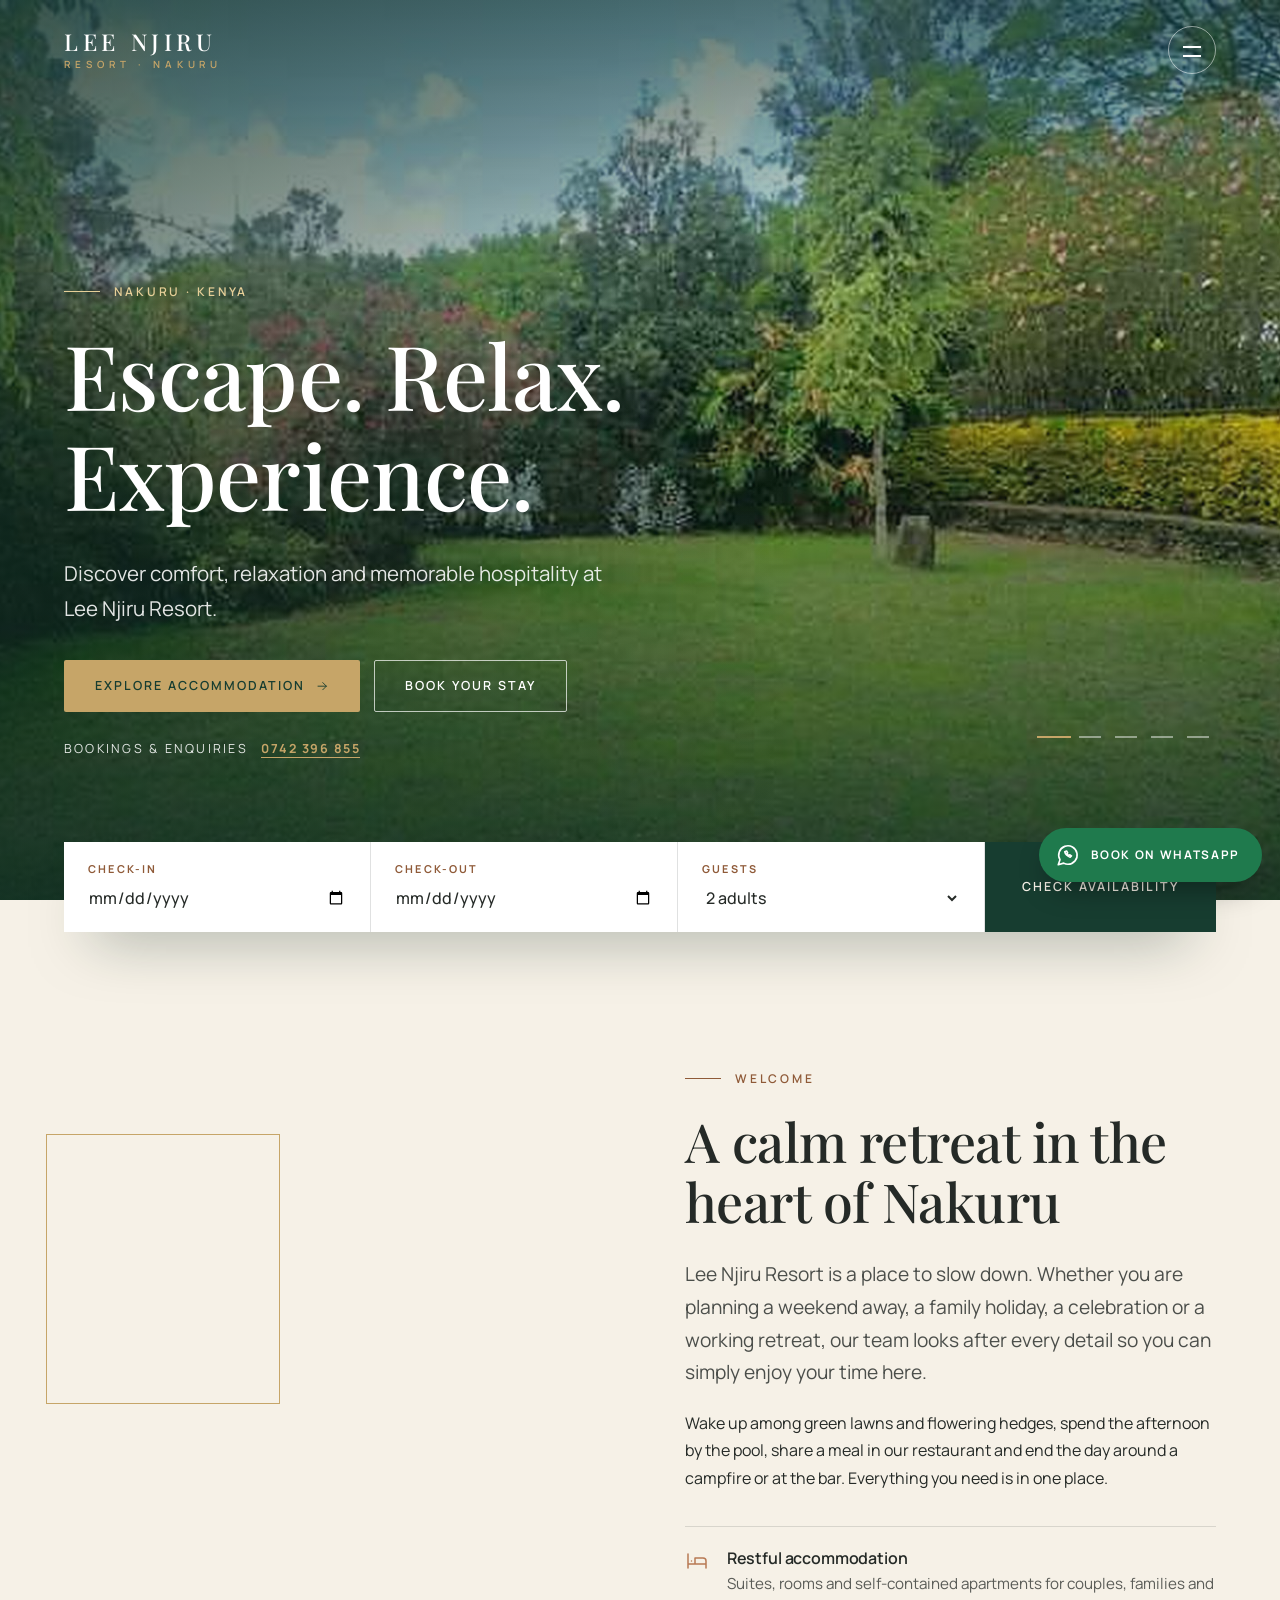
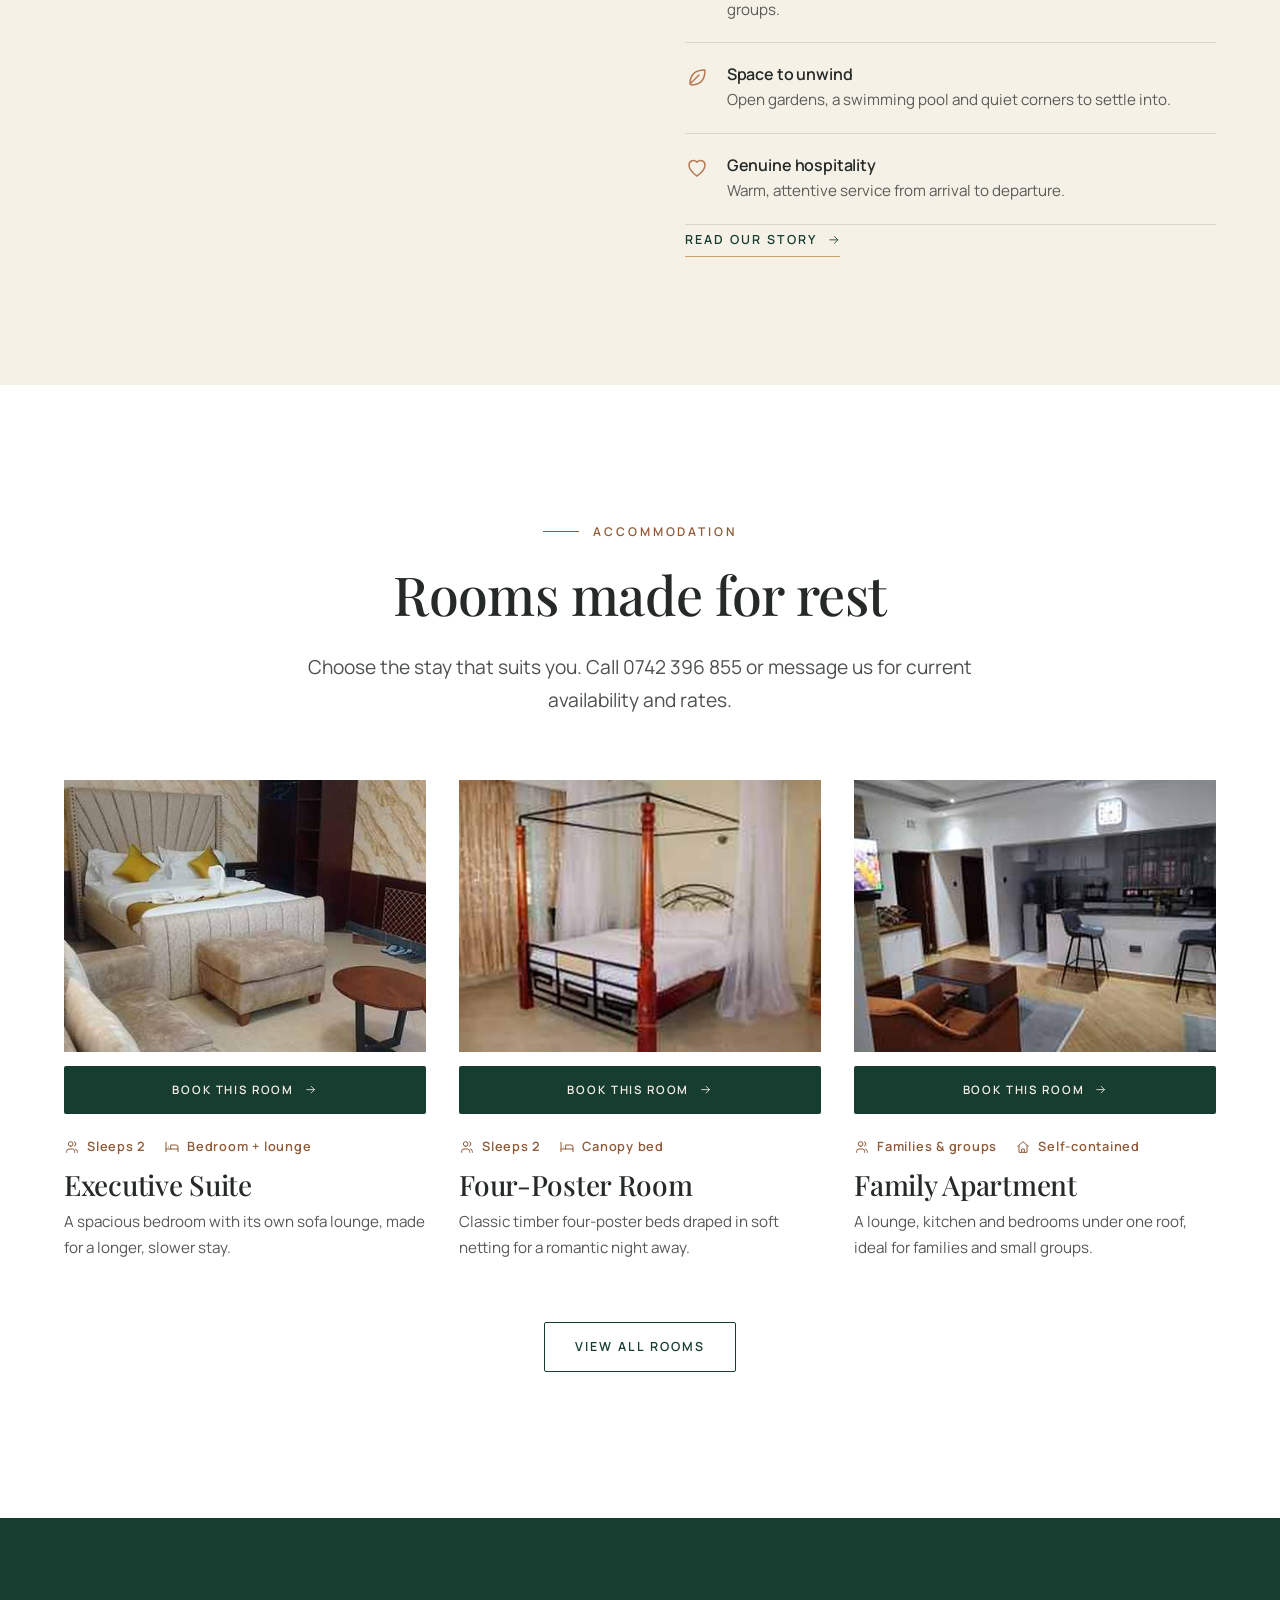
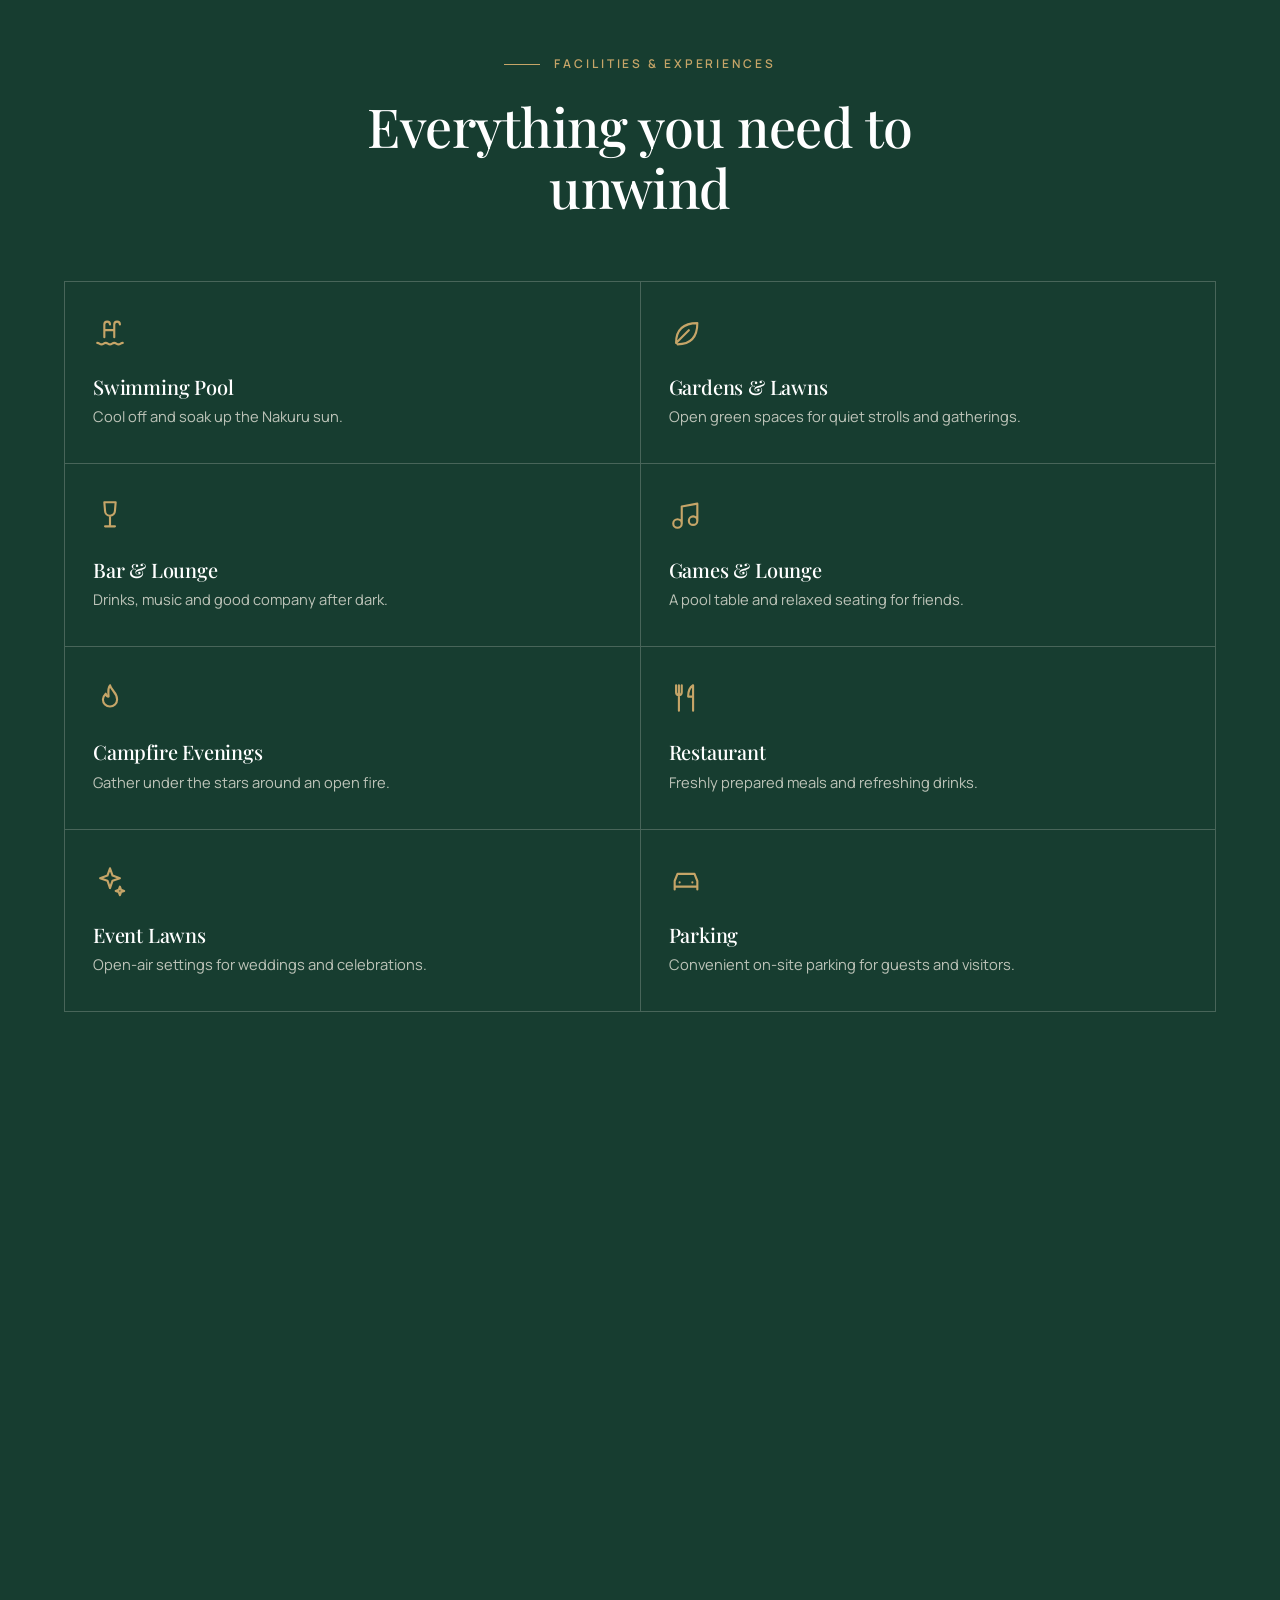
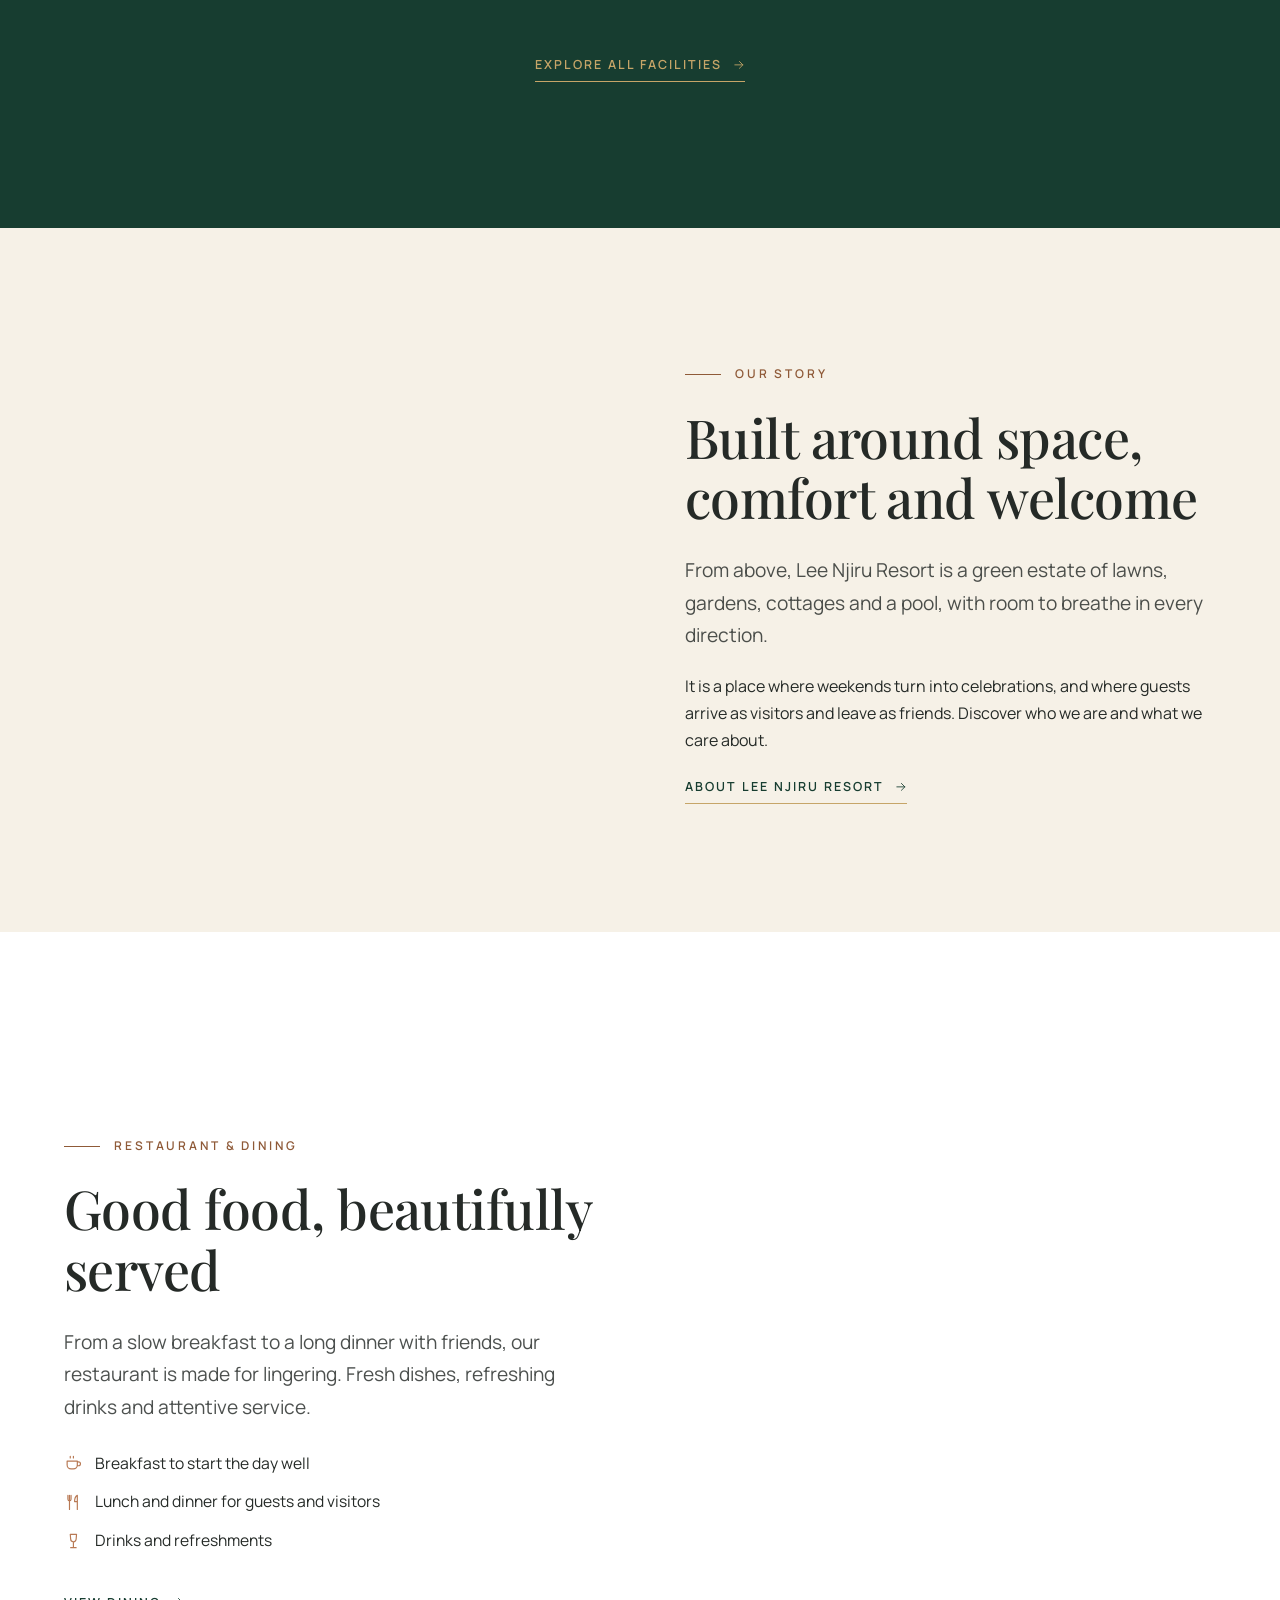
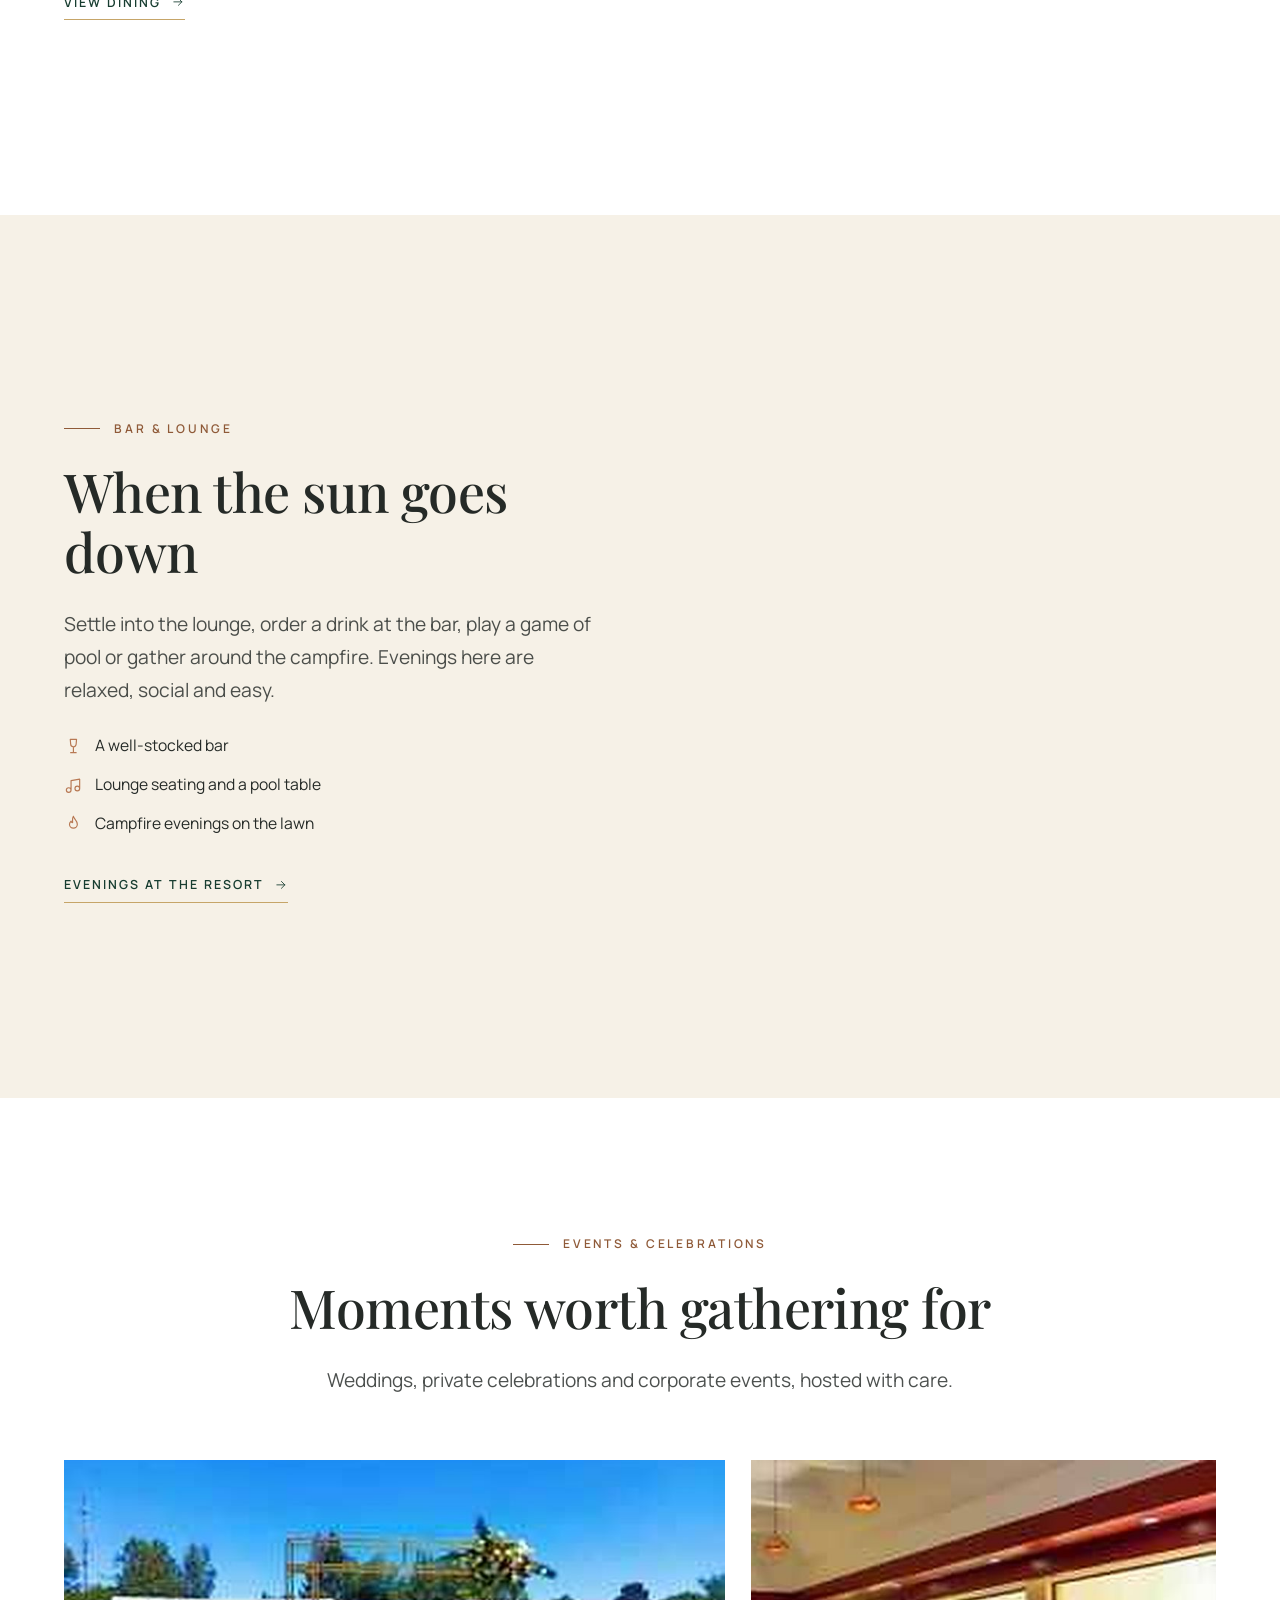
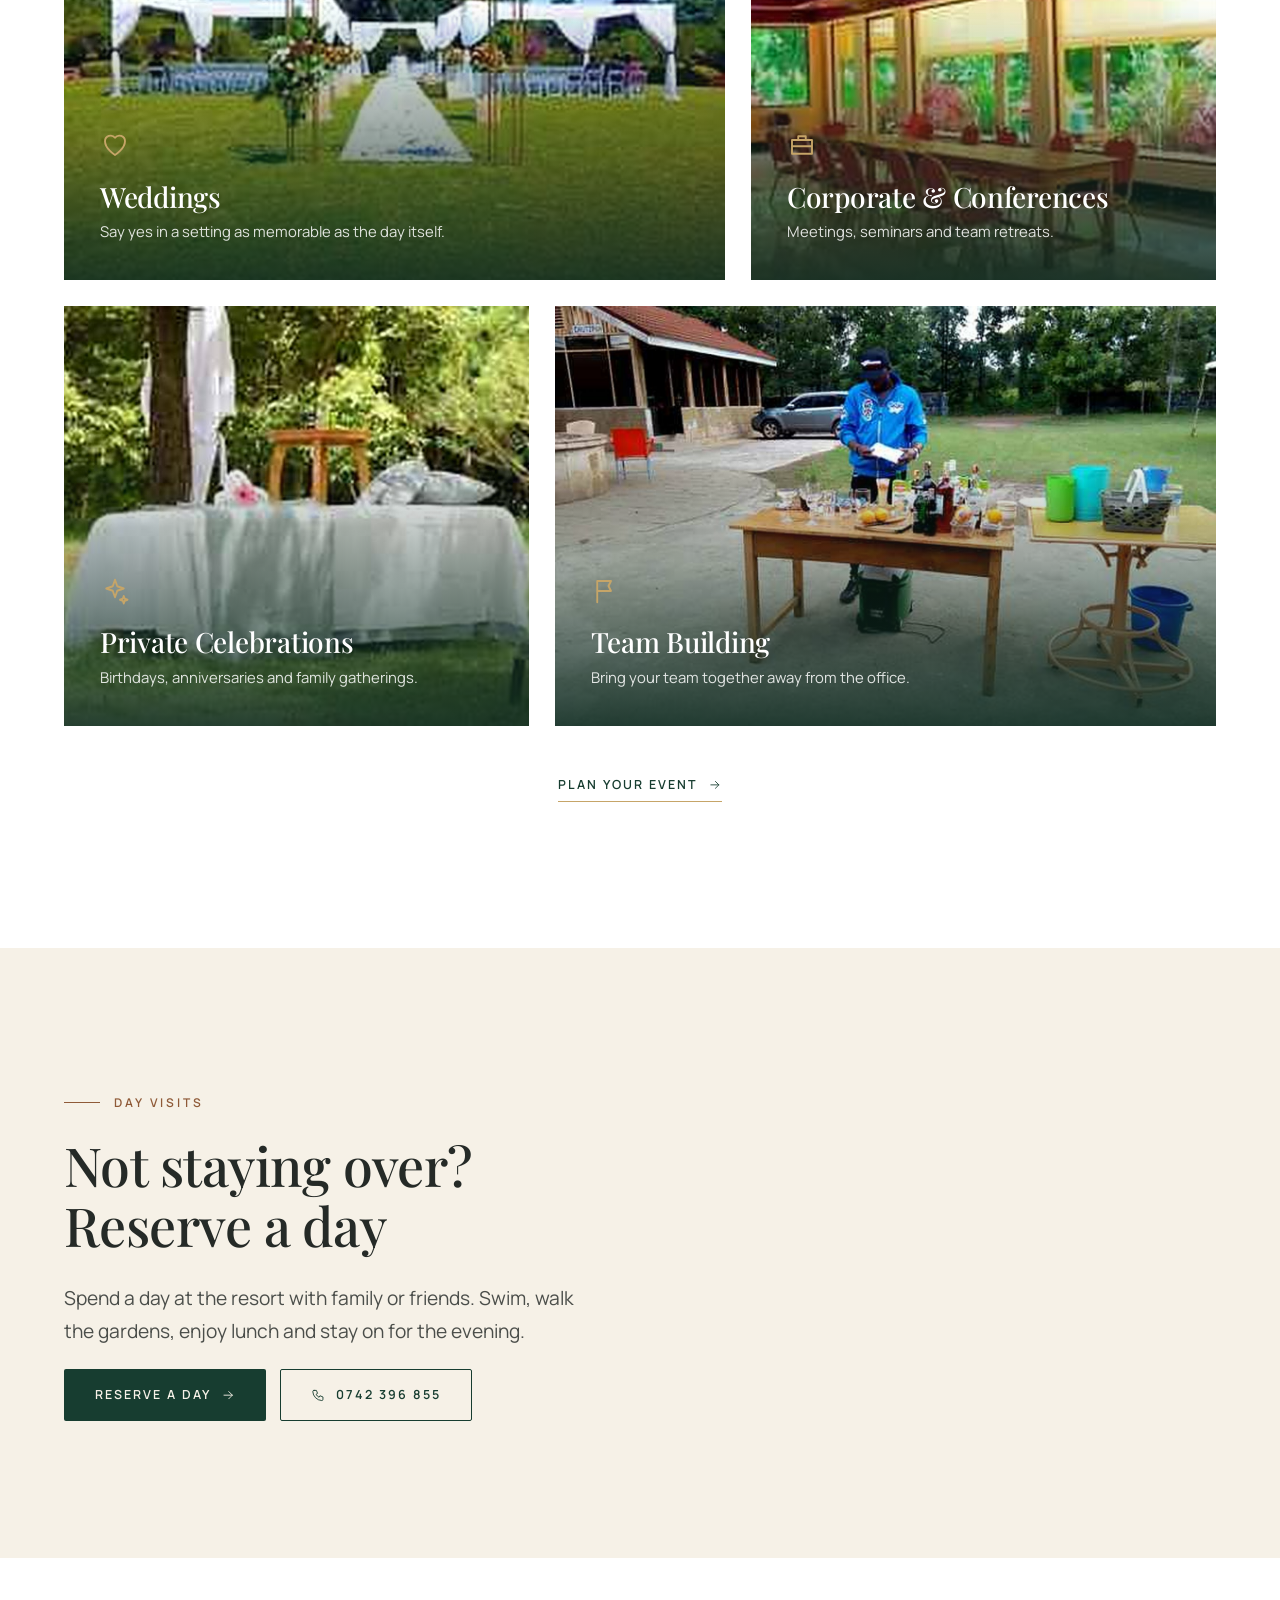
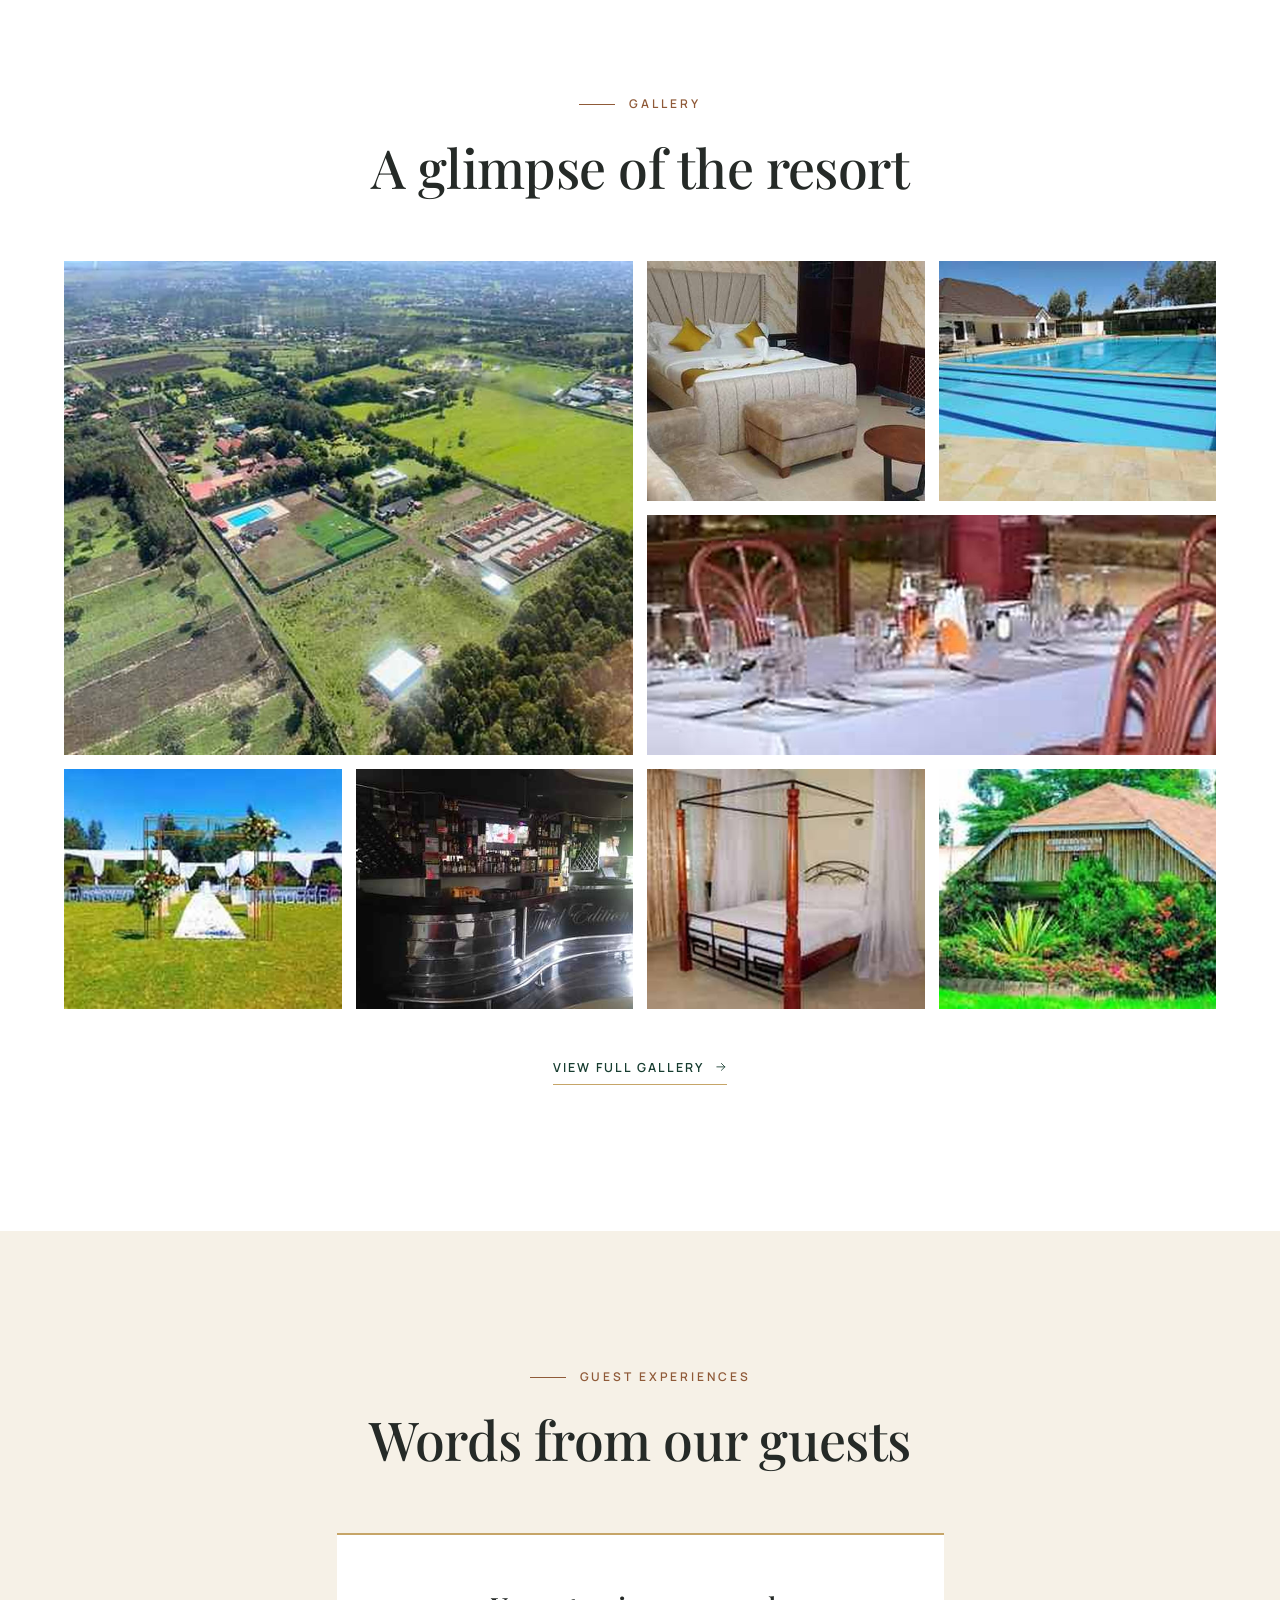
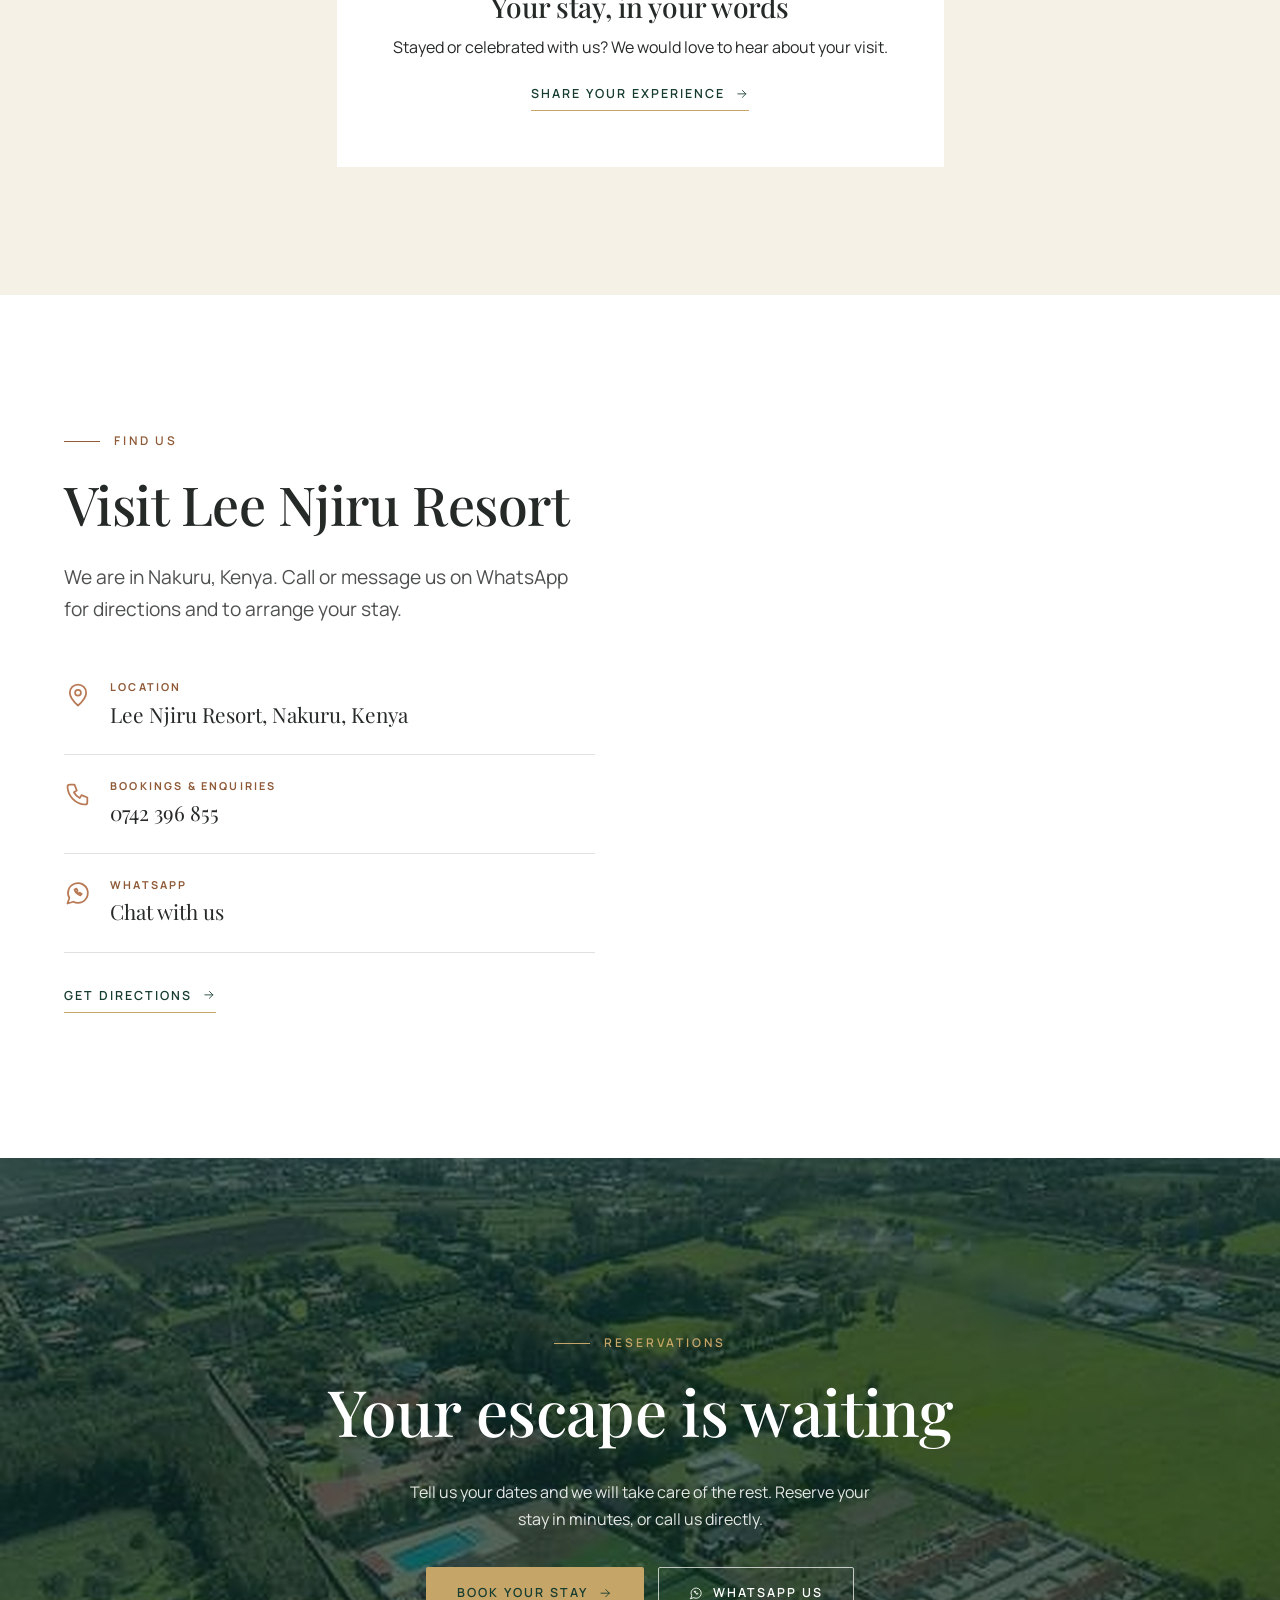
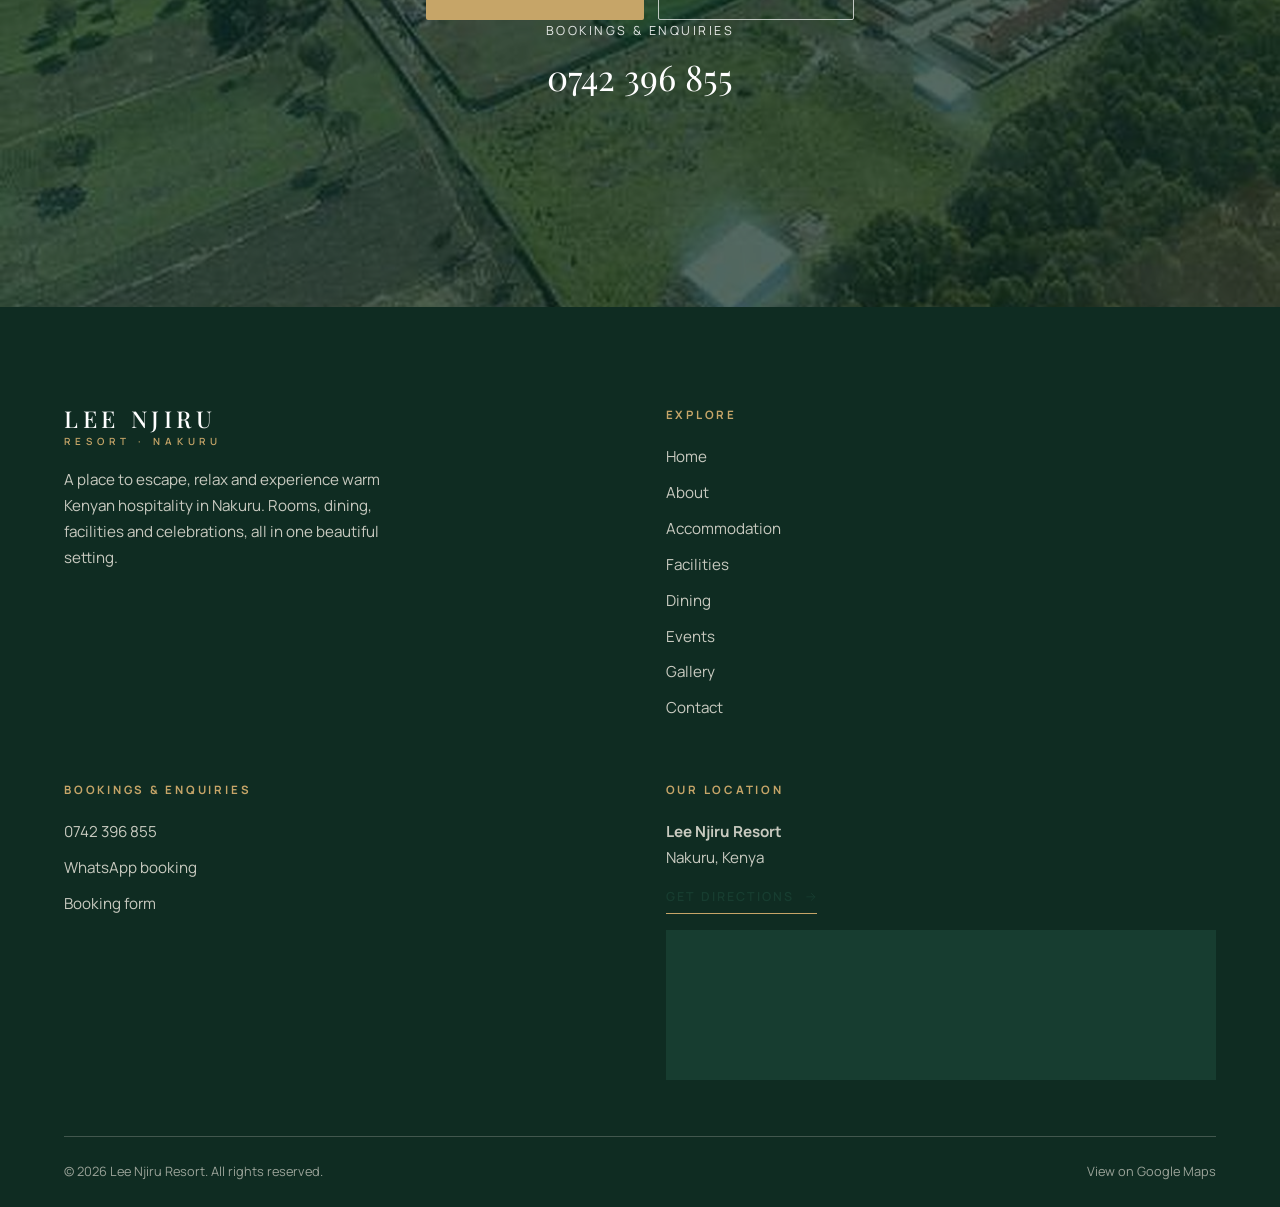
==== commit 657e6879: "Add files via upload" ====
--- a/index.html
+++ b/index.html
@@ -4,40 +4,40 @@
 <meta charset="utf-8">
 <meta name="viewport" content="width=device-width,initial-scale=1">
 <title>Lee Njiru Resort | Luxury Resort & Accommodation in Nakuru, Kenya</title>
-<meta name="description" content="Escape, relax and experience Lee Njiru Resort in Nakuru, Kenya. Comfortable rooms, gardens, dining, event venues and warm hospitality. Book your stay on WhatsApp.">
+<meta name="description" content="Escape, relax and experience Lee Njiru Resort in Nakuru, Kenya. Comfortable rooms, a swimming pool, gardens, dining, a lively bar and event lawns. Book your stay on 0742 396 855.">
 <meta name="theme-color" content="#173D30">
 <meta property="og:type" content="website">
 <meta property="og:title" content="Lee Njiru Resort | Luxury Resort &amp; Accommodation in Nakuru, Kenya">
-<meta property="og:description" content="Escape, relax and experience Lee Njiru Resort in Nakuru, Kenya. Comfortable rooms, gardens, dining, event venues and warm hospitality. Book your stay on WhatsApp.">
-<meta property="og:image" content="images/hero.jpg">
+<meta property="og:description" content="Escape, relax and experience Lee Njiru Resort in Nakuru, Kenya. Comfortable rooms, a swimming pool, gardens, dining, a lively bar and event lawns. Book your stay on 0742 396 855.">
+<meta property="og:image" content="images/p-38.jpg">
 <link rel="preconnect" href="https://fonts.googleapis.com">
 <link rel="preconnect" href="https://fonts.gstatic.com" crossorigin>
 <link href="https://fonts.googleapis.com/css2?family=Manrope:wght@400;500;600;700&family=Playfair+Display:ital,wght@0,400;0,500;0,600;1,400;1,500&display=swap" rel="stylesheet">
 <link rel="stylesheet" href="css/styles.css">
 <script>document.documentElement.classList.add("js")</script>
-<script type="application/ld+json">{"@context":"https://schema.org","@type":"Resort","name":"Lee Njiru Resort","telephone":"+254742396855","address":{"@type":"PostalAddress","addressLocality":"Nakuru","addressCountry":"KE"},"description":"Resort accommodation, dining, facilities and event venues in Nakuru, Kenya."}</script>
+<script type="application/ld+json">{"@context":"https://schema.org","@type":"Resort","name":"Lee Njiru Resort","telephone":"+254742396855","address":{"@type":"PostalAddress","addressLocality":"Nakuru","addressCountry":"KE"},"geo":{"@type":"GeoCoordinates","latitude":-0.2646265,"longitude":35.9836623},"hasMap":"https://www.google.com/maps/place/LEE+NJIRU+RESORT/@-0.2646211,35.9810874,17z/data=!3m1!4b1!4m9!3m8!1s0x18298b4fbb07cc4b:0x8979e13f4bb16f9f!5m2!4m1!1i2!8m2!3d-0.2646265!4d35.9836623!16s%2Fg%2F11j031xl7w","description":"Resort accommodation, dining, facilities and event venues in Nakuru, Kenya."}</script>
 </head>
 <body>
-<svg xmlns="http://www.w3.org/2000/svg" width="0" height="0" style="position:absolute" aria-hidden="true" focusable="false"><symbol id="i-arrow" viewBox="0 0 24 24" fill="none" stroke="currentColor" stroke-width="1.5" stroke-linecap="round" stroke-linejoin="round"><path d="M5 12h14M13 6l6 6-6 6"/></symbol><symbol id="i-pin" viewBox="0 0 24 24" fill="none" stroke="currentColor" stroke-width="1.5" stroke-linecap="round" stroke-linejoin="round"><path d="M12 21s-7-6.2-7-11a7 7 0 0114 0c0 4.8-7 11-7 11z"/><circle cx="12" cy="10" r="2.5"/></symbol><symbol id="i-phone" viewBox="0 0 24 24" fill="none" stroke="currentColor" stroke-width="1.5" stroke-linecap="round" stroke-linejoin="round"><path d="M5 4h4l2 5-2.5 1.5a11 11 0 005 5L15 13l5 2v4a2 2 0 01-2 2A16 16 0 013 6a2 2 0 012-2z"/></symbol><symbol id="i-wa" viewBox="0 0 24 24" fill="none" stroke="currentColor" stroke-width="1.5" stroke-linecap="round" stroke-linejoin="round"><path d="M3 21l1.6-4.7A8.5 8.5 0 1112 20.5a8.4 8.4 0 01-4-1L3 21z"/><path d="M9 9c.5 2 2.5 4 5 5l1.2-1.2-1.7-1-.8.7a4 4 0 01-1.7-1.7l.7-.8-1-1.7L9 9z"/></symbol><symbol id="i-pool" viewBox="0 0 24 24" fill="none" stroke="currentColor" stroke-width="1.5" stroke-linecap="round" stroke-linejoin="round"><path d="M3 19c1.5 0 1.5 1 3 1s1.5-1 3-1 1.5 1 3 1 1.5-1 3-1 1.5 1 3 1 1.5-1 3-1M8 15V6a2 2 0 014 0M15 15V6a2 2 0 014 0M8 10h7"/></symbol><symbol id="i-leaf" viewBox="0 0 24 24" fill="none" stroke="currentColor" stroke-width="1.5" stroke-linecap="round" stroke-linejoin="round"><path d="M5 19c0-9 5-14 15-14 0 10-5 15-14 15M5 19l9-9"/></symbol><symbol id="i-flame" viewBox="0 0 24 24" fill="none" stroke="currentColor" stroke-width="1.5" stroke-linecap="round" stroke-linejoin="round"><path d="M12 3c1 4 5 5 5 10a5 5 0 01-10 0c0-2 1-3 2-4 .3 1.5 1 2 2 2 0-3-1-5 1-8z"/></symbol><symbol id="i-dumbbell" viewBox="0 0 24 24" fill="none" stroke="currentColor" stroke-width="1.5" stroke-linecap="round" stroke-linejoin="round"><path d="M6 8v8M3 10v4M18 8v8M21 10v4M6 12h12"/></symbol><symbol id="i-car" viewBox="0 0 24 24" fill="none" stroke="currentColor" stroke-width="1.5" stroke-linecap="round" stroke-linejoin="round"><path d="M4 16v-4l2-5h12l2 5v4M4 16h16M4 16v2M20 16v2M7.5 13h.01M16.5 13h.01"/></symbol><symbol id="i-wifi" viewBox="0 0 24 24" fill="none" stroke="currentColor" stroke-width="1.5" stroke-linecap="round" stroke-linejoin="round"><path d="M2 9a15 15 0 0120 0M5 12.5a10 10 0 0114 0M8.5 16a5 5 0 017 0M12 19.5h.01"/></symbol><symbol id="i-bed" viewBox="0 0 24 24" fill="none" stroke="currentColor" stroke-width="1.5" stroke-linecap="round" stroke-linejoin="round"><path d="M3 19V5M3 15h18v4M21 15v-3a3 3 0 00-3-3h-8v6M6.5 12h.01"/></symbol><symbol id="i-users" viewBox="0 0 24 24" fill="none" stroke="currentColor" stroke-width="1.5" stroke-linecap="round" stroke-linejoin="round"><path d="M16 20v-1.5a3.5 3.5 0 00-3.5-3.5h-5A3.5 3.5 0 004 18.5V20M10 11a3.5 3.5 0 100-7 3.5 3.5 0 000 7zM20 20v-1.5a3.5 3.5 0 00-2.5-3.3M15.5 4.2a3.5 3.5 0 010 6.6"/></symbol><symbol id="i-star" viewBox="0 0 24 24" fill="none" stroke="currentColor" stroke-width="1.5" stroke-linecap="round" stroke-linejoin="round"><path d="M12 3l2.7 5.6 6.1.9-4.4 4.3 1 6.1L12 17l-5.4 2.9 1-6.1L3.2 9.5l6.1-.9z"/></symbol><symbol id="i-check" viewBox="0 0 24 24" fill="none" stroke="currentColor" stroke-width="1.5" stroke-linecap="round" stroke-linejoin="round"><path d="M5 12.5l4.5 4.5L19 7"/></symbol><symbol id="i-close" viewBox="0 0 24 24" fill="none" stroke="currentColor" stroke-width="1.5" stroke-linecap="round" stroke-linejoin="round"><path d="M6 6l12 12M18 6L6 18"/></symbol><symbol id="i-utensils" viewBox="0 0 24 24" fill="none" stroke="currentColor" stroke-width="1.5" stroke-linecap="round" stroke-linejoin="round"><path d="M7 3v8M5 3v5a2 2 0 004 0V3M7 11v10M17 21V3c-2.5 1.5-3.5 4-3.5 8H17"/></symbol><symbol id="i-wine" viewBox="0 0 24 24" fill="none" stroke="currentColor" stroke-width="1.5" stroke-linecap="round" stroke-linejoin="round"><path d="M8 3h8l-.5 6a3.5 3.5 0 01-7 0L8 3zM12 12.5V20M8.5 20h7"/></symbol><symbol id="i-coffee" viewBox="0 0 24 24" fill="none" stroke="currentColor" stroke-width="1.5" stroke-linecap="round" stroke-linejoin="round"><path d="M4 9h13v5a5 5 0 01-5 5H9a5 5 0 01-5-5V9zM17 10h1.5a2.5 2.5 0 010 5H17M8 3v2M12 3v2"/></symbol><symbol id="i-heart" viewBox="0 0 24 24" fill="none" stroke="currentColor" stroke-width="1.5" stroke-linecap="round" stroke-linejoin="round"><path d="M12 20s-8-5-8-11a4.5 4.5 0 018-2.8A4.5 4.5 0 0120 9c0 6-8 11-8 11z"/></symbol><symbol id="i-sparkle" viewBox="0 0 24 24" fill="none" stroke="currentColor" stroke-width="1.5" stroke-linecap="round" stroke-linejoin="round"><path d="M12 3l1.8 5.2L19 10l-5.2 1.8L12 17l-1.8-5.2L5 10l5.2-1.8zM19 16l.8 2.2L22 19l-2.2.8L19 22l-.8-2.2L16 19l2.2-.8z"/></symbol><symbol id="i-briefcase" viewBox="0 0 24 24" fill="none" stroke="currentColor" stroke-width="1.5" stroke-linecap="round" stroke-linejoin="round"><path d="M4 8h16v11H4zM9 8V5h6v3M4 13h16"/></symbol><symbol id="i-present" viewBox="0 0 24 24" fill="none" stroke="currentColor" stroke-width="1.5" stroke-linecap="round" stroke-linejoin="round"><path d="M4 4h16v11H4zM12 15v5M8 20h8M8 11l3-2 2 1.5 3-3"/></symbol><symbol id="i-flag" viewBox="0 0 24 24" fill="none" stroke="currentColor" stroke-width="1.5" stroke-linecap="round" stroke-linejoin="round"><path d="M5 21V4M5 4h11l-2 4 2 4H5"/></symbol><symbol id="i-mail" viewBox="0 0 24 24" fill="none" stroke="currentColor" stroke-width="1.5" stroke-linecap="round" stroke-linejoin="round"><path d="M3 6h18v12H3zM3 7l9 6 9-6"/></symbol><symbol id="i-clock" viewBox="0 0 24 24" fill="none" stroke="currentColor" stroke-width="1.5" stroke-linecap="round" stroke-linejoin="round"><circle cx="12" cy="12" r="9"/><path d="M12 7v5l3 2"/></symbol><symbol id="i-shield" viewBox="0 0 24 24" fill="none" stroke="currentColor" stroke-width="1.5" stroke-linecap="round" stroke-linejoin="round"><path d="M12 3l8 3v6c0 5-3.5 8-8 9-4.5-1-8-4-8-9V6z"/></symbol><symbol id="i-sun" viewBox="0 0 24 24" fill="none" stroke="currentColor" stroke-width="1.5" stroke-linecap="round" stroke-linejoin="round"><circle cx="12" cy="12" r="4"/><path d="M12 2v2M12 20v2M2 12h2M20 12h2M5 5l1.5 1.5M17.5 17.5L19 19M19 5l-1.5 1.5M6.5 17.5L5 19"/></symbol><symbol id="i-tv" viewBox="0 0 24 24" fill="none" stroke="currentColor" stroke-width="1.5" stroke-linecap="round" stroke-linejoin="round"><path d="M3 5h18v12H3zM8 21h8M12 17v4"/></symbol><symbol id="i-wind" viewBox="0 0 24 24" fill="none" stroke="currentColor" stroke-width="1.5" stroke-linecap="round" stroke-linejoin="round"><path d="M3 8h11a3 3 0 10-3-3M3 12h16a3 3 0 11-3 3M3 16h8"/></symbol><symbol id="i-calendar" viewBox="0 0 24 24" fill="none" stroke="currentColor" stroke-width="1.5" stroke-linecap="round" stroke-linejoin="round"><path d="M4 5h16v15H4zM4 10h16M8 3v4M16 3v4"/></symbol><symbol id="i-bath" viewBox="0 0 24 24" fill="none" stroke="currentColor" stroke-width="1.5" stroke-linecap="round" stroke-linejoin="round"><path d="M4 12h16v3a4 4 0 01-4 4H8a4 4 0 01-4-4v-3zM6 12V6a2 2 0 013.5-1.3M7 19l-1 2M17 19l1 2"/></symbol><symbol id="i-music" viewBox="0 0 24 24" fill="none" stroke="currentColor" stroke-width="1.5" stroke-linecap="round" stroke-linejoin="round"><path d="M9 18V6l11-2v12M9 18a3 3 0 11-6 0 3 3 0 016 0zM20 16a3 3 0 11-6 0 3 3 0 016 0z"/></symbol></svg>
+<svg xmlns="http://www.w3.org/2000/svg" width="0" height="0" style="position:absolute" aria-hidden="true" focusable="false"><symbol id="i-arrow" viewBox="0 0 24 24" fill="none" stroke="currentColor" stroke-width="1.5" stroke-linecap="round" stroke-linejoin="round"><path d="M5 12h14M13 6l6 6-6 6"/></symbol><symbol id="i-pin" viewBox="0 0 24 24" fill="none" stroke="currentColor" stroke-width="1.5" stroke-linecap="round" stroke-linejoin="round"><path d="M12 21s-7-6.2-7-11a7 7 0 0114 0c0 4.8-7 11-7 11z"/><circle cx="12" cy="10" r="2.5"/></symbol><symbol id="i-phone" viewBox="0 0 24 24" fill="none" stroke="currentColor" stroke-width="1.5" stroke-linecap="round" stroke-linejoin="round"><path d="M5 4h4l2 5-2.5 1.5a11 11 0 005 5L15 13l5 2v4a2 2 0 01-2 2A16 16 0 013 6a2 2 0 012-2z"/></symbol><symbol id="i-wa" viewBox="0 0 24 24" fill="none" stroke="currentColor" stroke-width="1.5" stroke-linecap="round" stroke-linejoin="round"><path d="M3 21l1.6-4.7A8.5 8.5 0 1112 20.5a8.4 8.4 0 01-4-1L3 21z"/><path d="M9 9c.5 2 2.5 4 5 5l1.2-1.2-1.7-1-.8.7a4 4 0 01-1.7-1.7l.7-.8-1-1.7L9 9z"/></symbol><symbol id="i-pool" viewBox="0 0 24 24" fill="none" stroke="currentColor" stroke-width="1.5" stroke-linecap="round" stroke-linejoin="round"><path d="M3 19c1.5 0 1.5 1 3 1s1.5-1 3-1 1.5 1 3 1 1.5-1 3-1 1.5 1 3 1 1.5-1 3-1M8 15V6a2 2 0 014 0M15 15V6a2 2 0 014 0M8 10h7"/></symbol><symbol id="i-leaf" viewBox="0 0 24 24" fill="none" stroke="currentColor" stroke-width="1.5" stroke-linecap="round" stroke-linejoin="round"><path d="M5 19c0-9 5-14 15-14 0 10-5 15-14 15M5 19l9-9"/></symbol><symbol id="i-flame" viewBox="0 0 24 24" fill="none" stroke="currentColor" stroke-width="1.5" stroke-linecap="round" stroke-linejoin="round"><path d="M12 3c1 4 5 5 5 10a5 5 0 01-10 0c0-2 1-3 2-4 .3 1.5 1 2 2 2 0-3-1-5 1-8z"/></symbol><symbol id="i-car" viewBox="0 0 24 24" fill="none" stroke="currentColor" stroke-width="1.5" stroke-linecap="round" stroke-linejoin="round"><path d="M4 16v-4l2-5h12l2 5v4M4 16h16M4 16v2M20 16v2M7.5 13h.01M16.5 13h.01"/></symbol><symbol id="i-bed" viewBox="0 0 24 24" fill="none" stroke="currentColor" stroke-width="1.5" stroke-linecap="round" stroke-linejoin="round"><path d="M3 19V5M3 15h18v4M21 15v-3a3 3 0 00-3-3h-8v6M6.5 12h.01"/></symbol><symbol id="i-users" viewBox="0 0 24 24" fill="none" stroke="currentColor" stroke-width="1.5" stroke-linecap="round" stroke-linejoin="round"><path d="M16 20v-1.5a3.5 3.5 0 00-3.5-3.5h-5A3.5 3.5 0 004 18.5V20M10 11a3.5 3.5 0 100-7 3.5 3.5 0 000 7zM20 20v-1.5a3.5 3.5 0 00-2.5-3.3M15.5 4.2a3.5 3.5 0 010 6.6"/></symbol><symbol id="i-star" viewBox="0 0 24 24" fill="none" stroke="currentColor" stroke-width="1.5" stroke-linecap="round" stroke-linejoin="round"><path d="M12 3l2.7 5.6 6.1.9-4.4 4.3 1 6.1L12 17l-5.4 2.9 1-6.1L3.2 9.5l6.1-.9z"/></symbol><symbol id="i-check" viewBox="0 0 24 24" fill="none" stroke="currentColor" stroke-width="1.5" stroke-linecap="round" stroke-linejoin="round"><path d="M5 12.5l4.5 4.5L19 7"/></symbol><symbol id="i-close" viewBox="0 0 24 24" fill="none" stroke="currentColor" stroke-width="1.5" stroke-linecap="round" stroke-linejoin="round"><path d="M6 6l12 12M18 6L6 18"/></symbol><symbol id="i-utensils" viewBox="0 0 24 24" fill="none" stroke="currentColor" stroke-width="1.5" stroke-linecap="round" stroke-linejoin="round"><path d="M7 3v8M5 3v5a2 2 0 004 0V3M7 11v10M17 21V3c-2.5 1.5-3.5 4-3.5 8H17"/></symbol><symbol id="i-wine" viewBox="0 0 24 24" fill="none" stroke="currentColor" stroke-width="1.5" stroke-linecap="round" stroke-linejoin="round"><path d="M8 3h8l-.5 6a3.5 3.5 0 01-7 0L8 3zM12 12.5V20M8.5 20h7"/></symbol><symbol id="i-coffee" viewBox="0 0 24 24" fill="none" stroke="currentColor" stroke-width="1.5" stroke-linecap="round" stroke-linejoin="round"><path d="M4 9h13v5a5 5 0 01-5 5H9a5 5 0 01-5-5V9zM17 10h1.5a2.5 2.5 0 010 5H17M8 3v2M12 3v2"/></symbol><symbol id="i-heart" viewBox="0 0 24 24" fill="none" stroke="currentColor" stroke-width="1.5" stroke-linecap="round" stroke-linejoin="round"><path d="M12 20s-8-5-8-11a4.5 4.5 0 018-2.8A4.5 4.5 0 0120 9c0 6-8 11-8 11z"/></symbol><symbol id="i-sparkle" viewBox="0 0 24 24" fill="none" stroke="currentColor" stroke-width="1.5" stroke-linecap="round" stroke-linejoin="round"><path d="M12 3l1.8 5.2L19 10l-5.2 1.8L12 17l-1.8-5.2L5 10l5.2-1.8zM19 16l.8 2.2L22 19l-2.2.8L19 22l-.8-2.2L16 19l2.2-.8z"/></symbol><symbol id="i-briefcase" viewBox="0 0 24 24" fill="none" stroke="currentColor" stroke-width="1.5" stroke-linecap="round" stroke-linejoin="round"><path d="M4 8h16v11H4zM9 8V5h6v3M4 13h16"/></symbol><symbol id="i-present" viewBox="0 0 24 24" fill="none" stroke="currentColor" stroke-width="1.5" stroke-linecap="round" stroke-linejoin="round"><path d="M4 4h16v11H4zM12 15v5M8 20h8M8 11l3-2 2 1.5 3-3"/></symbol><symbol id="i-flag" viewBox="0 0 24 24" fill="none" stroke="currentColor" stroke-width="1.5" stroke-linecap="round" stroke-linejoin="round"><path d="M5 21V4M5 4h11l-2 4 2 4H5"/></symbol><symbol id="i-clock" viewBox="0 0 24 24" fill="none" stroke="currentColor" stroke-width="1.5" stroke-linecap="round" stroke-linejoin="round"><circle cx="12" cy="12" r="9"/><path d="M12 7v5l3 2"/></symbol><symbol id="i-sun" viewBox="0 0 24 24" fill="none" stroke="currentColor" stroke-width="1.5" stroke-linecap="round" stroke-linejoin="round"><circle cx="12" cy="12" r="4"/><path d="M12 2v2M12 20v2M2 12h2M20 12h2M5 5l1.5 1.5M17.5 17.5L19 19M19 5l-1.5 1.5M6.5 17.5L5 19"/></symbol><symbol id="i-tv" viewBox="0 0 24 24" fill="none" stroke="currentColor" stroke-width="1.5" stroke-linecap="round" stroke-linejoin="round"><path d="M3 5h18v12H3zM8 21h8M12 17v4"/></symbol><symbol id="i-home" viewBox="0 0 24 24" fill="none" stroke="currentColor" stroke-width="1.5" stroke-linecap="round" stroke-linejoin="round"><path d="M4 11l8-7 8 7M6 10v10h12V10M10 20v-5h4v5"/></symbol><symbol id="i-music" viewBox="0 0 24 24" fill="none" stroke="currentColor" stroke-width="1.5" stroke-linecap="round" stroke-linejoin="round"><path d="M9 18V6l11-2v12M9 18a3 3 0 11-6 0 3 3 0 016 0zM20 16a3 3 0 11-6 0 3 3 0 016 0z"/></symbol><symbol id="i-compass" viewBox="0 0 24 24" fill="none" stroke="currentColor" stroke-width="1.5" stroke-linecap="round" stroke-linejoin="round"><circle cx="12" cy="12" r="9"/><path d="M15.5 8.5l-2 5-5 2 2-5z"/></symbol></svg>
 <a class="skip" href="#main">Skip to content</a>
 <header class="site-header">
 <a class="brand" href="index.html" aria-label="Lee Njiru Resort, home"><b>LEE NJIRU</b><span>Resort &middot; Nakuru</span></a>
 <div class="header-right">
-<nav class="nav" id="nav" aria-label="Main"><ul><li style="--i:0"><a href="index.html" aria-current="page">Home</a></li><li style="--i:1"><a href="accommodation.html">Accommodation</a></li><li style="--i:2"><a href="facilities.html">Facilities</a></li><li style="--i:3"><a href="dining.html">Dining</a></li><li style="--i:4"><a href="events.html">Events</a></li><li style="--i:5"><a href="gallery.html">Gallery</a></li><li style="--i:6"><a href="contact.html">Contact</a></li><li class="nav-book" style="--i:7"><a href="contact.html#booking">Book Now</a></li></ul></nav>
+<nav class="nav" id="nav" aria-label="Main"><ul><li style="--i:0"><a href="index.html" aria-current="page">Home</a></li><li style="--i:1"><a href="about.html">About</a></li><li style="--i:2"><a href="accommodation.html">Accommodation</a></li><li style="--i:3"><a href="facilities.html">Facilities</a></li><li style="--i:4"><a href="dining.html">Dining</a></li><li style="--i:5"><a href="events.html">Events</a></li><li style="--i:6"><a href="gallery.html">Gallery</a></li><li style="--i:7"><a href="contact.html">Contact</a></li><li class="nav-book" style="--i:8"><a href="contact.html#booking">Book Now</a></li></ul></nav>
 <a class="btn btn-gold btn-sm header-cta" href="contact.html#booking">Book Now</a>
 <button class="toggle" type="button" aria-expanded="false" aria-controls="nav" aria-label="Open menu"><i></i><i></i></button>
 </div>
 </header>
 <main id="main">
 <section class="hero has-avail">
-<div class="hero-bg media" data-label="Hero photo: images/hero.jpg"><img src="images/hero.jpg" alt="Lee Njiru Resort grounds in Nakuru, Kenya" fetchpriority="high" decoding="async"></div>
+<div class="slides hero-bg" role="group" aria-roledescription="carousel" aria-label="Resort photos"><div class="slide on"><img src="images/p-38.jpg" alt="Lawn and flowering hedge" width="1920" height="1006" fetchpriority="high" decoding="async"></div><div class="slide"><img src="images/p-04.jpg" alt="Wedding set up on the lawn" width="1920" height="865" fetchpriority="low" decoding="async"></div><div class="slide"><img src="images/p-49.jpg" alt="Campfire evening" width="1920" height="1081" fetchpriority="low" decoding="async"></div><div class="slide"><img src="images/p-05.jpg" alt="Manicured gardens seen from above" width="1920" height="887" fetchpriority="low" decoding="async"></div><div class="slide"><img src="images/p-18.jpg" alt="Resort building and lawn" width="1920" height="858" fetchpriority="low" decoding="async"></div></div><div class="pager" role="group" aria-label="Choose hero photo"></div>
 <div class="hero-in"><div class="inner">
 <span class="eyebrow">Nakuru &middot; Kenya</span>
 <h1 data-split>Escape. Relax. Experience.</h1>
 <p class="sub">Discover comfort, relaxation and memorable hospitality at Lee Njiru Resort.</p>
 <div class="btn-row"><a class="btn btn-gold" href="accommodation.html">Explore Accommodation <svg class="ico" aria-hidden="true"><use href="#i-arrow"/></svg></a><a class="btn btn-line-l" href="contact.html#booking">Book Your Stay</a></div>
+<p class="hero-call">Bookings &amp; enquiries <a href="tel:+254742396855">0742 396 855</a></p>
 </div></div>
-<span class="scroll-cue" aria-hidden="true">Scroll</span>
 </section>
 
 <div class="avail reveal">
@@ -52,30 +52,31 @@
 <section class="section after-avail">
 <div class="container split">
 <div class="stack-img">
-<div class="media a reveal-img" data-label="images/welcome-1.jpg"><img src="images/welcome-1.jpg" alt="Guests relaxing at Lee Njiru Resort" loading="lazy" decoding="async"></div>
-<div class="media b reveal-img" data-d=".2" data-label="images/welcome-2.jpg"><img src="images/welcome-2.jpg" alt="Resort details at Lee Njiru Resort" loading="lazy" decoding="async"></div>
+<div class="media a reveal-img"><img src="images/p-17.jpg" alt="Swimming pool at Lee Njiru Resort" width="1400" height="1867" loading="lazy" decoding="async"></div>
+<div class="media b reveal-img" data-d=".2"><img src="images/p-42.jpg" alt="Cottage and gardens" width="855" height="570" loading="lazy" decoding="async"></div>
 </div>
 <div class="reveal">
 <span class="eyebrow">Welcome</span>
 <h2>A calm retreat in the heart of Nakuru</h2>
 <p class="lead">Lee Njiru Resort is a place to slow down. Whether you are planning a weekend away, a family holiday, a celebration or a working retreat, our team looks after every detail so you can simply enjoy your time here.</p>
+<p>Wake up among green lawns and flowering hedges, spend the afternoon by the pool, share a meal in our restaurant and end the day around a campfire or at the bar. Everything you need is in one place.</p>
 <ul class="pillars">
-<li><svg class="ico" aria-hidden="true"><use href="#i-bed"/></svg><div><h4>Restful accommodation</h4><p>Comfortable rooms for couples, families and groups.</p></div></li>
-<li><svg class="ico" aria-hidden="true"><use href="#i-leaf"/></svg><div><h4>Space to unwind</h4><p>Gardens, a pool and relaxation facilities to settle into.</p></div></li>
+<li><svg class="ico" aria-hidden="true"><use href="#i-bed"/></svg><div><h4>Restful accommodation</h4><p>Suites, rooms and self-contained apartments for couples, families and groups.</p></div></li>
+<li><svg class="ico" aria-hidden="true"><use href="#i-leaf"/></svg><div><h4>Space to unwind</h4><p>Open gardens, a swimming pool and quiet corners to settle into.</p></div></li>
 <li><svg class="ico" aria-hidden="true"><use href="#i-heart"/></svg><div><h4>Genuine hospitality</h4><p>Warm, attentive service from arrival to departure.</p></div></li>
 </ul>
-<a class="link-arrow" href="facilities.html">Discover the resort <svg class="ico" aria-hidden="true"><use href="#i-arrow"/></svg></a>
-</div>
-</div>
-</section>
-
-<section class="section bg-white">
-<div class="container">
-<div class="sec-head center reveal"><span class="eyebrow">Accommodation</span><h2>Rooms made for rest</h2><p class="lead">Choose the room that suits your stay. Message us for current availability and rates.</p></div>
+<a class="link-arrow" href="about.html">Read our story <svg class="ico" aria-hidden="true"><use href="#i-arrow"/></svg></a>
+</div>
+</div>
+</section>
+
+<section class="section bg-white">
+<div class="container">
+<div class="sec-head center reveal"><span class="eyebrow">Accommodation</span><h2>Rooms made for rest</h2><p class="lead">Choose the stay that suits you. Call 0742 396 855 or message us for current availability and rates.</p></div>
 <div class="grid-3">
-<article class="card reveal"><div class="media zoom" data-label="images/room-standard.jpg"><img src="images/room-standard.jpg" alt="Standard room at Lee Njiru Resort" loading="lazy" decoding="async"></div><div class="meta"><span><svg class="ico" aria-hidden="true"><use href="#i-users"/></svg> Sleeps 2</span><span><svg class="ico" aria-hidden="true"><use href="#i-bed"/></svg> Queen or twin</span></div><h3>Standard Room</h3><p>A comfortable, well-appointed room for a restful night.</p><a class="link-arrow" href="contact.html?room=Standard%20Room#booking">Book this room <svg class="ico" aria-hidden="true"><use href="#i-arrow"/></svg></a></article>
-<article class="card reveal" data-d=".12"><div class="media zoom" data-label="images/room-deluxe.jpg"><img src="images/room-deluxe.jpg" alt="Deluxe room at Lee Njiru Resort" loading="lazy" decoding="async"></div><div class="meta"><span><svg class="ico" aria-hidden="true"><use href="#i-users"/></svg> Sleeps 2</span><span><svg class="ico" aria-hidden="true"><use href="#i-bed"/></svg> King bed</span></div><h3>Deluxe Room</h3><p>More space and finer touches for a special stay.</p><a class="link-arrow" href="contact.html?room=Deluxe%20Room#booking">Book this room <svg class="ico" aria-hidden="true"><use href="#i-arrow"/></svg></a></article>
-<article class="card reveal" data-d=".24"><div class="media zoom" data-label="images/room-family.jpg"><img src="images/room-family.jpg" alt="Family room at Lee Njiru Resort" loading="lazy" decoding="async"></div><div class="meta"><span><svg class="ico" aria-hidden="true"><use href="#i-users"/></svg> Sleeps 4</span><span><svg class="ico" aria-hidden="true"><use href="#i-bed"/></svg> Queen + 2 singles</span></div><h3>Family Room</h3><p>Generous space for the whole family to stay together.</p><a class="link-arrow" href="contact.html?room=Family%20Room#booking">Book this room <svg class="ico" aria-hidden="true"><use href="#i-arrow"/></svg></a></article>
+<article class="card reveal"><div class="media zoom"><img src="images/p-32.jpg" alt="Suite bedroom and lounge" width="1400" height="625" loading="lazy" decoding="async"></div><a class="btn btn-forest btn-sm btn-block" href="contact.html?room=Executive%20Suite#booking">Book This Room <svg class="ico" aria-hidden="true"><use href="#i-arrow"/></svg></a><div class="meta"><span><svg class="ico" aria-hidden="true"><use href="#i-users"/></svg> Sleeps 2</span><span><svg class="ico" aria-hidden="true"><use href="#i-bed"/></svg> Bedroom + lounge</span></div><h3>Executive Suite</h3><p>A spacious bedroom with its own sofa lounge, made for a longer, slower stay.</p></article>
+<article class="card reveal" data-d=".12"><div class="media zoom"><img src="images/p-43.jpg" alt="Canopy bed in a guest room" width="855" height="570" loading="lazy" decoding="async"></div><a class="btn btn-forest btn-sm btn-block" href="contact.html?room=Four-Poster%20Room#booking">Book This Room <svg class="ico" aria-hidden="true"><use href="#i-arrow"/></svg></a><div class="meta"><span><svg class="ico" aria-hidden="true"><use href="#i-users"/></svg> Sleeps 2</span><span><svg class="ico" aria-hidden="true"><use href="#i-bed"/></svg> Canopy bed</span></div><h3>Four-Poster Room</h3><p>Classic timber four-poster beds draped in soft netting for a romantic night away.</p></article>
+<article class="card reveal" data-d=".24"><div class="media zoom"><img src="images/p-09.jpg" alt="Apartment kitchen and lounge" width="909" height="684" loading="lazy" decoding="async"></div><a class="btn btn-forest btn-sm btn-block" href="contact.html?room=Family%20Apartment#booking">Book This Room <svg class="ico" aria-hidden="true"><use href="#i-arrow"/></svg></a><div class="meta"><span><svg class="ico" aria-hidden="true"><use href="#i-users"/></svg> Families &amp; groups</span><span><svg class="ico" aria-hidden="true"><use href="#i-home"/></svg> Self-contained</span></div><h3>Family Apartment</h3><p>A lounge, kitchen and bedrooms under one roof, ideal for families and small groups.</p></article>
 </div>
 <p class="center reveal" style="margin-top:44px"><a class="btn btn-line" href="accommodation.html">View All Rooms</a></p>
 </div>
@@ -86,29 +87,42 @@
 <div class="sec-head center reveal"><span class="eyebrow">Facilities &amp; Experiences</span><h2>Everything you need to unwind</h2></div>
 <div class="fac-grid reveal">
 <div class="fac"><svg class="ico" aria-hidden="true"><use href="#i-pool"/></svg><h3>Swimming Pool</h3><p>Cool off and soak up the Nakuru sun.</p></div>
-<div class="fac"><svg class="ico" aria-hidden="true"><use href="#i-leaf"/></svg><h3>Gardens</h3><p>Open green spaces for quiet strolls and gatherings.</p></div>
-<div class="fac"><svg class="ico" aria-hidden="true"><use href="#i-flame"/></svg><h3>Sauna &amp; Relaxation</h3><p>Slow down and recharge in our relaxation areas.</p></div>
-<div class="fac"><svg class="ico" aria-hidden="true"><use href="#i-dumbbell"/></svg><h3>Fitness</h3><p>Keep up your routine while you are away.</p></div>
-<div class="fac"><svg class="ico" aria-hidden="true"><use href="#i-car"/></svg><h3>Parking</h3><p>Convenient parking for guests and visitors.</p></div>
+<div class="fac"><svg class="ico" aria-hidden="true"><use href="#i-leaf"/></svg><h3>Gardens &amp; Lawns</h3><p>Open green spaces for quiet strolls and gatherings.</p></div>
+<div class="fac"><svg class="ico" aria-hidden="true"><use href="#i-wine"/></svg><h3>Bar &amp; Lounge</h3><p>Drinks, music and good company after dark.</p></div>
+<div class="fac"><svg class="ico" aria-hidden="true"><use href="#i-music"/></svg><h3>Games &amp; Lounge</h3><p>A pool table and relaxed seating for friends.</p></div>
+<div class="fac"><svg class="ico" aria-hidden="true"><use href="#i-flame"/></svg><h3>Campfire Evenings</h3><p>Gather under the stars around an open fire.</p></div>
 <div class="fac"><svg class="ico" aria-hidden="true"><use href="#i-utensils"/></svg><h3>Restaurant</h3><p>Freshly prepared meals and refreshing drinks.</p></div>
-<div class="fac"><svg class="ico" aria-hidden="true"><use href="#i-sparkle"/></svg><h3>Event Spaces</h3><p>Settings for weddings, meetings and celebrations.</p></div>
-<div class="fac"><svg class="ico" aria-hidden="true"><use href="#i-heart"/></svg><h3>Attentive Service</h3><p>A friendly team on hand throughout your stay.</p></div>
+<div class="fac"><svg class="ico" aria-hidden="true"><use href="#i-sparkle"/></svg><h3>Event Lawns</h3><p>Open-air settings for weddings and celebrations.</p></div>
+<div class="fac"><svg class="ico" aria-hidden="true"><use href="#i-car"/></svg><h3>Parking</h3><p>Convenient on-site parking for guests and visitors.</p></div>
 </div>
 <div class="mosaic">
-<div class="media zoom reveal-img" data-label="images/pool.jpg"><img src="images/pool.jpg" alt="Swimming pool at Lee Njiru Resort" loading="lazy" decoding="async"></div>
-<div class="media zoom reveal-img" data-d=".12" data-label="images/gardens.jpg"><img src="images/gardens.jpg" alt="Gardens at Lee Njiru Resort" loading="lazy" decoding="async"></div>
-<div class="media zoom reveal-img" data-d=".24" data-label="images/sauna.jpg"><img src="images/sauna.jpg" alt="Relaxation area at Lee Njiru Resort" loading="lazy" decoding="async"></div>
+<div class="media zoom reveal-img"><img src="images/p-30.jpg" alt="Pool entrance" width="666" height="891" loading="lazy" decoding="async"></div>
+<div class="media zoom reveal-img" data-d=".12"><img src="images/p-45.jpg" alt="Lodge among the flowers" width="855" height="570" loading="lazy" decoding="async"></div>
+<div class="media zoom reveal-img" data-d=".24"><img src="images/p-15.jpg" alt="Pool table in the lounge" width="855" height="570" loading="lazy" decoding="async"></div>
 </div>
 <p class="center reveal" style="margin-top:44px"><a class="link-arrow" href="facilities.html">Explore all facilities <svg class="ico" aria-hidden="true"><use href="#i-arrow"/></svg></a></p>
 </div>
 </section>
 
 <section class="section">
+<div class="container split">
+<div class="media wide-img reveal-img"><img src="images/p-08.jpg" alt="Aerial view of Lee Njiru Resort" width="1400" height="1109" loading="lazy" decoding="async"></div>
+<div class="reveal">
+<span class="eyebrow">Our Story</span>
+<h2>Built around space, comfort and welcome</h2>
+<p class="lead">From above, Lee Njiru Resort is a green estate of lawns, gardens, cottages and a pool, with room to breathe in every direction.</p>
+<p>It is a place where weekends turn into celebrations, and where guests arrive as visitors and leave as friends. Discover who we are and what we care about.</p>
+<a class="link-arrow" href="about.html">About Lee Njiru Resort <svg class="ico" aria-hidden="true"><use href="#i-arrow"/></svg></a>
+</div>
+</div>
+</section>
+
+<section class="section bg-white">
 <div class="container split rev">
 <div class="strip">
-<div class="media reveal-img" data-label="images/dining-1.jpg"><img src="images/dining-1.jpg" alt="Food served at Lee Njiru Resort" loading="lazy" decoding="async"></div>
-<div class="media reveal-img" data-d=".15" data-label="images/dining-2.jpg"><img src="images/dining-2.jpg" alt="Restaurant at Lee Njiru Resort" loading="lazy" decoding="async"></div>
-<div class="media reveal-img" data-d=".3" data-label="images/dining-3.jpg"><img src="images/dining-3.jpg" alt="Drinks at Lee Njiru Resort" loading="lazy" decoding="async"></div>
+<div class="media reveal-img"><img src="images/p-20.jpg" alt="Table set for dining" width="855" height="570" loading="lazy" decoding="async"></div>
+<div class="media reveal-img" data-d=".15"><img src="images/p-25.jpg" alt="A freshly served plate" width="855" height="570" loading="lazy" decoding="async"></div>
+<div class="media reveal-img" data-d=".3"><img src="images/p-26.jpg" alt="Plated starter" width="630" height="420" loading="lazy" decoding="async"></div>
 </div>
 <div class="reveal">
 <span class="eyebrow">Restaurant &amp; Dining</span>
@@ -120,71 +134,103 @@
 </div>
 </section>
 
+<section class="section">
+<div class="container split">
+<div class="reveal">
+<span class="eyebrow">Bar &amp; Lounge</span>
+<h2>When the sun goes down</h2>
+<p class="lead">Settle into the lounge, order a drink at the bar, play a game of pool or gather around the campfire. Evenings here are relaxed, social and easy.</p>
+<ul class="feature-list"><li><svg class="ico" aria-hidden="true"><use href="#i-wine"/></svg> A well-stocked bar</li><li><svg class="ico" aria-hidden="true"><use href="#i-music"/></svg> Lounge seating and a pool table</li><li><svg class="ico" aria-hidden="true"><use href="#i-flame"/></svg> Campfire evenings on the lawn</li></ul>
+<a class="link-arrow" href="facilities.html#evenings">Evenings at the resort <svg class="ico" aria-hidden="true"><use href="#i-arrow"/></svg></a>
+</div>
+<div class="strip">
+<div class="media reveal-img"><img src="images/p-11.jpg" alt="The bar" width="1182" height="885" loading="lazy" decoding="async"></div>
+<div class="media reveal-img" data-d=".15"><img src="images/p-12.jpg" alt="Lounge in the evening" width="630" height="420" loading="lazy" decoding="async"></div>
+<div class="media reveal-img" data-d=".3"><img src="images/p-49.jpg" alt="Campfire evening" width="1920" height="1081" loading="lazy" decoding="async"></div>
+</div>
+</div>
+</section>
+
 <section class="section bg-white">
 <div class="container">
 <div class="sec-head center reveal"><span class="eyebrow">Events &amp; Celebrations</span><h2>Moments worth gathering for</h2><p class="lead">Weddings, private celebrations and corporate events, hosted with care.</p></div>
 <div class="block">
-<a class="tile c7 reveal" href="events.html"><div class="media" data-label="images/events-wedding.jpg"><img src="images/events-wedding.jpg" alt="Wedding celebration at Lee Njiru Resort" loading="lazy" decoding="async"></div><div class="tile-in"><svg class="ico" aria-hidden="true"><use href="#i-heart"/></svg><h3>Weddings</h3><p>Say yes in a setting as memorable as the day itself.</p></div></a>
-<a class="tile c5 reveal" data-d=".12" href="events.html"><div class="media" data-label="images/events-corporate.jpg"><img src="images/events-corporate.jpg" alt="Corporate event at Lee Njiru Resort" loading="lazy" decoding="async"></div><div class="tile-in"><svg class="ico" aria-hidden="true"><use href="#i-briefcase"/></svg><h3>Corporate &amp; Conferences</h3><p>Meetings, seminars and team retreats.</p></div></a>
-<a class="tile c5 reveal" href="events.html"><div class="media" data-label="images/events-celebration.jpg"><img src="images/events-celebration.jpg" alt="Private celebration at Lee Njiru Resort" loading="lazy" decoding="async"></div><div class="tile-in"><svg class="ico" aria-hidden="true"><use href="#i-sparkle"/></svg><h3>Private Celebrations</h3><p>Birthdays, anniversaries and family gatherings.</p></div></a>
-<a class="tile c7 reveal" data-d=".12" href="events.html"><div class="media" data-label="images/events-team.jpg"><img src="images/events-team.jpg" alt="Team building at Lee Njiru Resort" loading="lazy" decoding="async"></div><div class="tile-in"><svg class="ico" aria-hidden="true"><use href="#i-flag"/></svg><h3>Team Building</h3><p>Bring your team together away from the office.</p></div></a>
+<a class="tile c7 reveal" href="events.html"><div class="media"><img src="images/p-47.jpg" alt="Wedding ceremony on the lawn" width="855" height="570" loading="lazy" decoding="async"></div><div class="tile-in"><svg class="ico" aria-hidden="true"><use href="#i-heart"/></svg><h3>Weddings</h3><p>Say yes in a setting as memorable as the day itself.</p></div></a>
+<a class="tile c5 reveal" data-d=".12" href="events.html"><div class="media"><img src="images/p-27.jpg" alt="Dining hall with garden views" width="855" height="570" loading="lazy" decoding="async"></div><div class="tile-in"><svg class="ico" aria-hidden="true"><use href="#i-briefcase"/></svg><h3>Corporate &amp; Conferences</h3><p>Meetings, seminars and team retreats.</p></div></a>
+<a class="tile c5 reveal" href="events.html"><div class="media"><img src="images/p-39.jpg" alt="Garden dining set up" width="855" height="570" loading="lazy" decoding="async"></div><div class="tile-in"><svg class="ico" aria-hidden="true"><use href="#i-sparkle"/></svg><h3>Private Celebrations</h3><p>Birthdays, anniversaries and family gatherings.</p></div></a>
+<a class="tile c7 reveal" data-d=".12" href="events.html"><div class="media"><img src="images/p-02.jpg" alt="Outdoor refreshments set up on the lawn" width="1400" height="1050" loading="lazy" decoding="async"></div><div class="tile-in"><svg class="ico" aria-hidden="true"><use href="#i-flag"/></svg><h3>Team Building</h3><p>Bring your team together away from the office.</p></div></a>
 </div>
 <p class="center reveal" style="margin-top:44px"><a class="link-arrow" href="events.html">Plan your event <svg class="ico" aria-hidden="true"><use href="#i-arrow"/></svg></a></p>
 </div>
 </section>
 
 <section class="section">
+<div class="container split rev">
+<div class="media wide-img reveal-img"><img src="images/p-44.jpg" alt="Swimming pool and lodge" width="909" height="684" loading="lazy" decoding="async"></div>
+<div class="reveal">
+<span class="eyebrow">Day Visits</span>
+<h2>Not staying over? Reserve a day</h2>
+<p class="lead">Spend a day at the resort with family or friends. Swim, walk the gardens, enjoy lunch and stay on for the evening.</p>
+<div class="btn-row"><a class="btn btn-forest" href="contact.html?room=Day%20Visit#booking">Reserve a Day <svg class="ico" aria-hidden="true"><use href="#i-arrow"/></svg></a><a class="btn btn-line" href="tel:+254742396855"><svg class="ico" aria-hidden="true"><use href="#i-phone"/></svg> 0742 396 855</a></div>
+</div>
+</div>
+</section>
+
+<section class="section bg-white">
 <div class="container">
 <div class="sec-head center reveal"><span class="eyebrow">Gallery</span><h2>A glimpse of the resort</h2></div>
 <div class="gal-preview reveal">
-<a href="images/gallery-01.jpg" data-lb data-cap="Resort grounds" aria-label="View photo: Resort grounds"><div class="media zoom" data-label="Gallery 01"><img src="images/gallery-01.jpg" alt="Resort grounds" loading="lazy" decoding="async"></div></a>
-<a href="images/gallery-02.jpg" data-lb data-cap="Guest room" aria-label="View photo: Guest room"><div class="media zoom" data-label="Gallery 02"><img src="images/gallery-02.jpg" alt="Guest room" loading="lazy" decoding="async"></div></a>
-<a href="images/gallery-03.jpg" data-lb data-cap="Swimming pool" aria-label="View photo: Swimming pool"><div class="media zoom" data-label="Gallery 03"><img src="images/gallery-03.jpg" alt="Swimming pool" loading="lazy" decoding="async"></div></a>
-<a href="images/gallery-04.jpg" data-lb data-cap="The restaurant" aria-label="View photo: The restaurant"><div class="media zoom" data-label="Gallery 04"><img src="images/gallery-04.jpg" alt="The restaurant" loading="lazy" decoding="async"></div></a>
-<a href="images/gallery-05.jpg" data-lb data-cap="Gardens" aria-label="View photo: Gardens"><div class="media zoom" data-label="Gallery 05"><img src="images/gallery-05.jpg" alt="Gardens" loading="lazy" decoding="async"></div></a>
-<a href="images/gallery-06.jpg" data-lb data-cap="Wedding setting" aria-label="View photo: Wedding setting"><div class="media zoom" data-label="Gallery 06"><img src="images/gallery-06.jpg" alt="Wedding setting" loading="lazy" decoding="async"></div></a>
-<a href="images/gallery-07.jpg" data-lb data-cap="Family room" aria-label="View photo: Family room"><div class="media zoom" data-label="Gallery 07"><img src="images/gallery-07.jpg" alt="Family room" loading="lazy" decoding="async"></div></a>
-<a href="images/gallery-08.jpg" data-lb data-cap="Sauna and relaxation" aria-label="View photo: Sauna and relaxation"><div class="media zoom" data-label="Gallery 08"><img src="images/gallery-08.jpg" alt="Sauna and relaxation" loading="lazy" decoding="async"></div></a>
+<a href="images/p-08.jpg" data-lb data-cap="Aerial view of Lee Njiru Resort" aria-label="View photo: Aerial view of Lee Njiru Resort"><div class="media zoom"><img src="images/p-08.jpg" alt="Aerial view of Lee Njiru Resort" width="1400" height="1109" loading="lazy" decoding="async"></div></a>
+<a href="images/p-32.jpg" data-lb data-cap="Suite bedroom and lounge" aria-label="View photo: Suite bedroom and lounge"><div class="media zoom"><img src="images/p-32.jpg" alt="Suite bedroom and lounge" width="1400" height="625" loading="lazy" decoding="async"></div></a>
+<a href="images/p-44.jpg" data-lb data-cap="Swimming pool and lodge" aria-label="View photo: Swimming pool and lodge"><div class="media zoom"><img src="images/p-44.jpg" alt="Swimming pool and lodge" width="909" height="684" loading="lazy" decoding="async"></div></a>
+<a href="images/p-20.jpg" data-lb data-cap="Table set for dining" aria-label="View photo: Table set for dining"><div class="media zoom"><img src="images/p-20.jpg" alt="Table set for dining" width="855" height="570" loading="lazy" decoding="async"></div></a>
+<a href="images/p-47.jpg" data-lb data-cap="Wedding ceremony on the lawn" aria-label="View photo: Wedding ceremony on the lawn"><div class="media zoom"><img src="images/p-47.jpg" alt="Wedding ceremony on the lawn" width="855" height="570" loading="lazy" decoding="async"></div></a>
+<a href="images/p-11.jpg" data-lb data-cap="The bar" aria-label="View photo: The bar"><div class="media zoom"><img src="images/p-11.jpg" alt="The bar" width="1182" height="885" loading="lazy" decoding="async"></div></a>
+<a href="images/p-43.jpg" data-lb data-cap="Canopy bed in a guest room" aria-label="View photo: Canopy bed in a guest room"><div class="media zoom"><img src="images/p-43.jpg" alt="Canopy bed in a guest room" width="855" height="570" loading="lazy" decoding="async"></div></a>
+<a href="images/p-45.jpg" data-lb data-cap="Lodge among the flowers" aria-label="View photo: Lodge among the flowers"><div class="media zoom"><img src="images/p-45.jpg" alt="Lodge among the flowers" width="855" height="570" loading="lazy" decoding="async"></div></a>
 </div>
 <p class="center reveal" style="margin-top:44px"><a class="link-arrow" href="gallery.html">View full gallery <svg class="ico" aria-hidden="true"><use href="#i-arrow"/></svg></a></p>
 </div>
 </section>
 
-<section class="section bg-white">
+<section class="section">
 <div class="container">
 <div class="sec-head center reveal"><span class="eyebrow">Guest Experiences</span><h2>Words from our guests</h2></div>
 <div class="reviews" id="reviews"></div>
 </div>
 </section>
 
-<section class="section">
+<section class="section bg-white">
 <div class="container split top">
 <div class="reveal">
 <span class="eyebrow">Find Us</span>
 <h2>Visit Lee Njiru Resort</h2>
 <p class="lead">We are in Nakuru, Kenya. Call or message us on WhatsApp for directions and to arrange your stay.</p>
 <ul class="info-list">
-<li><svg class="ico" aria-hidden="true"><use href="#i-pin"/></svg><div><small>Location</small><span class="v">Nakuru, Kenya</span></div></li>
-<li><svg class="ico" aria-hidden="true"><use href="#i-phone"/></svg><div><small>Phone</small><a href="tel:+254742396855">+254 742 396 855</a></div></li>
+<li><svg class="ico" aria-hidden="true"><use href="#i-pin"/></svg><div><small>Location</small><span class="v">Lee Njiru Resort, Nakuru, Kenya</span></div></li>
+<li><svg class="ico" aria-hidden="true"><use href="#i-phone"/></svg><div><small>Bookings &amp; enquiries</small><a href="tel:+254742396855">0742 396 855</a></div></li>
 <li><svg class="ico" aria-hidden="true"><use href="#i-wa"/></svg><div><small>WhatsApp</small><a target="_blank" rel="noopener" href="https://wa.me/254742396855?text=Hello%20Lee%20Njiru%20Resort%2C%20I%20would%20like%20to%20make%20an%20enquiry.">Chat with us</a></div></li>
 </ul>
-</div>
-<div class="map reveal-img"><iframe title="Map showing Lee Njiru Resort in Nakuru" loading="lazy" referrerpolicy="no-referrer-when-downgrade" src="https://www.google.com/maps?q=Lee+Njiru+Resort+Nakuru+Kenya&amp;output=embed"></iframe></div>
-</div>
-</section>
-
-<section class="cta"><div class="media" data-label="images/cta.jpg"><img src="images/cta.jpg" alt="Lee Njiru Resort" loading="lazy" decoding="async"></div><div class="container reveal"><span class="eyebrow">Reservations</span><h2>Your escape is waiting</h2><p>Tell us your dates and we will take care of the rest. Reserve your stay in minutes through WhatsApp.</p><div class="btn-row"><a class="btn btn-gold" href="contact.html#booking">Book Your Stay <svg class="ico" aria-hidden="true"><use href="#i-arrow"/></svg></a><a class="btn btn-line-l" target="_blank" rel="noopener" href="https://wa.me/254742396855?text=Hello%20Lee%20Njiru%20Resort%2C%20I%20would%20like%20to%20make%20a%20booking%20enquiry."><svg class="ico" aria-hidden="true"><use href="#i-wa"/></svg> WhatsApp Us</a></div></div></section>
+<p style="margin-top:28px"><a class="link-arrow" target="_blank" rel="noopener" href="https://www.google.com/maps/dir/?api=1&amp;destination=-0.2646265,35.9836623">Get directions <svg class="ico" aria-hidden="true"><use href="#i-arrow"/></svg></a></p>
+</div>
+<div class="map reveal-img"><iframe title="Map showing Lee Njiru Resort in Nakuru" loading="lazy" referrerpolicy="no-referrer-when-downgrade" src="https://www.google.com/maps?q=-0.2646265,35.9836623(Lee+Njiru+Resort)&amp;z=15&amp;output=embed"></iframe></div>
+</div>
+</section>
+
+<section class="cta"><div class="media"><img src="images/p-08.jpg" alt="Aerial view of Lee Njiru Resort" width="1400" height="1109" loading="lazy" decoding="async"></div><div class="container reveal"><span class="eyebrow">Reservations</span><h2>Your escape is waiting</h2><p>Tell us your dates and we will take care of the rest. Reserve your stay in minutes, or call us directly.</p><div class="btn-row"><a class="btn btn-gold" href="contact.html#booking">Book Your Stay <svg class="ico" aria-hidden="true"><use href="#i-arrow"/></svg></a><a class="btn btn-line-l" target="_blank" rel="noopener" href="https://wa.me/254742396855?text=Hello%20Lee%20Njiru%20Resort%2C%20I%20would%20like%20to%20make%20a%20booking%20enquiry."><svg class="ico" aria-hidden="true"><use href="#i-wa"/></svg> WhatsApp Us</a></div><p class="cta-call">Bookings &amp; enquiries<a href="tel:+254742396855">0742 396 855</a></p></div></section>
 
 </main>
 <footer class="footer">
 <div class="container">
 <div class="foot-grid">
 <div><a class="brand" href="index.html"><b>LEE NJIRU</b><span>Resort &middot; Nakuru</span></a><p>A place to escape, relax and experience warm Kenyan hospitality in Nakuru. Rooms, dining, facilities and celebrations, all in one beautiful setting.</p></div>
-<div><h4>Explore</h4><ul><li><a href="index.html">Home</a></li><li><a href="accommodation.html">Accommodation</a></li><li><a href="facilities.html">Facilities</a></li><li><a href="dining.html">Dining</a></li><li><a href="events.html">Events</a></li><li><a href="gallery.html">Gallery</a></li><li><a href="contact.html">Contact</a></li></ul></div>
-<div><h4>Contact</h4><ul><li><a href="tel:+254742396855">+254 742 396 855</a></li><li><a target="_blank" rel="noopener" href="https://wa.me/254742396855?text=Hello%20Lee%20Njiru%20Resort%2C%20I%20would%20like%20to%20make%20a%20booking%20enquiry.">WhatsApp booking</a></li><li>Nakuru, Kenya</li></ul></div>
-<div><h4>Reserve</h4><p>Send us your dates and we will reply with availability and rates.</p><a class="link-arrow" href="contact.html#booking">Book your stay <svg class="ico" aria-hidden="true"><use href="#i-arrow"/></svg></a></div>
-</div>
-<div class="foot-bottom"><span>&copy; <span data-year>2026</span> Lee Njiru Resort. All rights reserved.</span><span>Nakuru, Kenya</span></div>
+<div><h4>Explore</h4><ul><li><a href="index.html">Home</a></li><li><a href="about.html">About</a></li><li><a href="accommodation.html">Accommodation</a></li><li><a href="facilities.html">Facilities</a></li><li><a href="dining.html">Dining</a></li><li><a href="events.html">Events</a></li><li><a href="gallery.html">Gallery</a></li><li><a href="contact.html">Contact</a></li></ul></div>
+<div><h4>Bookings &amp; Enquiries</h4><ul><li><a href="tel:+254742396855">0742 396 855</a></li><li><a target="_blank" rel="noopener" href="https://wa.me/254742396855?text=Hello%20Lee%20Njiru%20Resort%2C%20I%20would%20like%20to%20make%20a%20booking%20enquiry.">WhatsApp booking</a></li><li><a href="contact.html#booking">Booking form</a></li></ul></div>
+<div><h4>Our Location</h4><address><strong>Lee Njiru Resort</strong><br>Nakuru, Kenya</address>
+<a class="link-arrow" target="_blank" rel="noopener" href="https://www.google.com/maps/dir/?api=1&destination=-0.2646265,35.9836623">Get directions <svg class="ico" aria-hidden="true"><use href="#i-arrow"/></svg></a>
+<div class="foot-map"><iframe title="Map showing Lee Njiru Resort" loading="lazy" referrerpolicy="no-referrer-when-downgrade" src="https://www.google.com/maps?q=-0.2646265,35.9836623(Lee+Njiru+Resort)&amp;z=15&amp;output=embed"></iframe></div></div>
+</div>
+<div class="foot-bottom"><span>&copy; <span data-year>2026</span> Lee Njiru Resort. All rights reserved.</span><a target="_blank" rel="noopener" href="https://www.google.com/maps/place/LEE+NJIRU+RESORT/@-0.2646211,35.9810874,17z/data=!3m1!4b1!4m9!3m8!1s0x18298b4fbb07cc4b:0x8979e13f4bb16f9f!5m2!4m1!1i2!8m2!3d-0.2646265!4d35.9836623!16s%2Fg%2F11j031xl7w">View on Google Maps</a></div>
 </div>
 </footer>
 <a class="wa-float" target="_blank" rel="noopener" href="https://wa.me/254742396855?text=Hello%20Lee%20Njiru%20Resort%2C%20I%20would%20like%20to%20make%20a%20booking%20enquiry." aria-label="Chat on WhatsApp"><svg class="ico" aria-hidden="true"><use href="#i-wa"/></svg><span>Book on WhatsApp</span></a>
--- a/css/styles.css
+++ b/css/styles.css
@@ -70,8 +70,8 @@
 .brand{display:grid;line-height:1;font-family:var(--ff-head);position:relative;z-index:80}
 .brand b{font-weight:500;font-size:1.45rem;letter-spacing:.2em}
 .brand span{font-family:var(--ff-body);font-size:.62rem;letter-spacing:.5em;color:var(--gold);margin-top:7px;text-transform:uppercase;font-weight:600}
-.nav ul{display:flex;align-items:center;gap:clamp(18px,2.4vw,38px)}
-.nav a{position:relative;font-size:.74rem;font-weight:600;letter-spacing:.17em;text-transform:uppercase;padding:8px 0}
+.nav ul{display:flex;align-items:center;gap:clamp(14px,1.7vw,30px)}
+.nav a{position:relative;font-size:.7rem;font-weight:600;letter-spacing:.13em;text-transform:uppercase;padding:8px 0}
 .nav li:not(.nav-book) a::after{content:"";position:absolute;left:0;right:100%;bottom:2px;height:1px;background:var(--gold);transition:right .45s var(--out)}
 .nav li:not(.nav-book) a:hover::after,.nav a[aria-current="page"]::after{right:0}
 .nav .nav-book{display:none}
@@ -95,8 +95,8 @@
 @supports (height:100svh){.hero{min-height:100svh}}
 .page-hero{min-height:70vh;min-height:70svh}
 .hero-bg{position:absolute;inset:0}
-.hero-bg img{animation:kb 22s ease-out both}
-.hero::before,.page-hero::before{content:"";position:absolute;inset:0;z-index:1;background:linear-gradient(180deg,rgba(15,44,34,.62) 0%,rgba(15,44,34,.12) 32%,rgba(15,44,34,.35) 62%,rgba(15,44,34,.88) 100%)}
+.page-hero .hero-bg img{animation:kb 22s ease-out both}
+.hero::before,.page-hero::before{content:"";position:absolute;inset:0;z-index:1;background:linear-gradient(90deg,rgba(15,44,34,.5) 0%,rgba(15,44,34,0) 62%),linear-gradient(180deg,rgba(15,44,34,.62) 0%,rgba(15,44,34,.12) 32%,rgba(15,44,34,.35) 62%,rgba(15,44,34,.88) 100%)}
 .hero-in{position:relative;z-index:2;width:100%;padding:150px var(--gut) clamp(40px,7vw,80px)}
 .hero-in .inner{max-width:var(--max);margin:0 auto}
 .hero h1{max-width:12ch;margin-bottom:.35em;text-wrap:balance}
@@ -143,7 +143,8 @@
 /* cards */
 .grid-3{display:grid;grid-template-columns:repeat(3,1fr);gap:clamp(20px,2.6vw,36px)}
 .grid-2{display:grid;grid-template-columns:repeat(2,1fr);gap:clamp(20px,2.6vw,36px)}
-.card .media{aspect-ratio:4/5;margin-bottom:22px}
+.card .media{aspect-ratio:4/3}
+.card .btn-block{margin:14px 0 22px}
 .card h3{margin-bottom:.3em}
 .card p{font-size:.95rem;color:rgba(37,42,39,.78)}
 .card .meta{display:flex;gap:18px;font-size:.8rem;color:var(--terra-d);font-weight:600;letter-spacing:.06em;margin-bottom:12px}
@@ -212,8 +213,8 @@
 .room:first-of-type{padding-top:0}
 .room:nth-of-type(even) .room-media{order:2}
 .room-media .main{aspect-ratio:4/3}
-.room-media .thumbs{display:grid;grid-template-columns:1fr 1fr;gap:12px;margin-top:12px}
-.room-media .thumbs .media{aspect-ratio:3/2}
+.thumbs{display:grid;grid-auto-flow:column;grid-auto-columns:1fr;gap:12px;margin-top:12px}
+.thumbs .media{aspect-ratio:3/2}
 .room h2{font-size:clamp(1.8rem,3.2vw,2.6rem)}
 .specs{display:grid;grid-template-columns:1fr 1fr;gap:0;margin:24px 0;border-top:1px solid var(--line)}
 .specs div{padding:16px 0;border-bottom:1px solid var(--line);display:flex;gap:12px;align-items:center}
@@ -274,9 +275,9 @@
 .dish:hover{transform:translateY(-6px);box-shadow:0 30px 50px -35px rgba(15,44,34,.5)}
 .dish .ico{width:34px;height:34px;color:var(--terra);margin-bottom:18px}
 .dish p{margin:0;font-size:.95rem;color:rgba(37,42,39,.78)}
-.strip{display:grid;grid-template-columns:repeat(3,1fr);gap:14px}
-.strip .media{aspect-ratio:4/5}
-.strip .media:nth-child(2){margin-top:44px}
+.strip{display:grid;grid-template-columns:1fr 1fr;gap:14px}
+.strip .media{aspect-ratio:1}
+.strip .media:first-child{grid-column:1/-1;aspect-ratio:3/2}
 
 /* CTA */
 .cta{position:relative;color:#fff;text-align:center;overflow:hidden;background:var(--forest-d);padding:clamp(90px,13vw,170px) 0}
@@ -289,7 +290,7 @@
 
 /* footer */
 .footer{background:var(--forest-d);color:rgba(246,241,231,.8);padding:clamp(60px,8vw,100px) 0 0;font-size:.95rem}
-.foot-grid{display:grid;grid-template-columns:1.5fr 1fr 1.2fr 1.1fr;gap:clamp(28px,4vw,64px);padding-bottom:56px}
+.foot-grid{display:grid;grid-template-columns:1.3fr .8fr 1.1fr 1.5fr;gap:clamp(28px,4vw,64px);padding-bottom:56px}
 .footer h4{font:700 .72rem var(--ff-body);letter-spacing:.24em;text-transform:uppercase;color:var(--gold);margin-bottom:22px}
 .footer li{margin-bottom:10px}
 .footer a{transition:color .3s}
@@ -310,7 +311,7 @@
 .js .reveal-img.in{clip-path:inset(0)}
 
 /* ---------- Responsive ---------- */
-@media (max-width:1100px){
+@media (max-width:1280px){
   .toggle{display:block}
   .header-cta{display:none}
   .nav{position:fixed;inset:0;background:var(--forest-d);display:grid;align-content:center;padding:100px var(--gut) 60px;opacity:0;visibility:hidden;transition:opacity .45s var(--ease),visibility .45s;z-index:70}
@@ -347,7 +348,6 @@
   .avail-form .btn{grid-column:1/-1;min-height:58px}
   .after-avail{padding-top:var(--sec)}
   .scroll-cue{display:none}
-  .strip{grid-template-columns:1fr 1fr}.strip .media:nth-child(3){display:none}
 }
 @media (max-width:600px){
   .form-grid,.specs{grid-template-columns:1fr}
@@ -363,4 +363,37 @@
   .hero h1 .w,.hero p.sub,.hero .btn-row,.page-hero .eyebrow,.page-hero h1,.page-hero p.sub{opacity:1;transform:none}
   .js .reveal,.js .reveal-img{opacity:1;transform:none;clip-path:none}
 }
+/* ---------- Hero slideshow ---------- */
+.slides{position:absolute;inset:0;z-index:0;background:var(--forest-d)}
+.slide{position:absolute;inset:0;opacity:0;z-index:0;transition:opacity 1.6s var(--ease)}
+.slide.on{opacity:1;z-index:1}
+.slide img{width:100%;height:100%;object-fit:cover;transform:scale(1.12);transition:transform 0s linear 1.7s}
+.slide.on img{transform:scale(1);transition:transform 9s linear}
+.pager{position:absolute;z-index:4;right:var(--gut);bottom:clamp(96px,11vw,150px);display:flex;align-items:center}
+.pager button{width:36px;height:44px;background:none;border:0;cursor:pointer;display:grid;place-items:center;padding:0}
+.pager button::before{content:"";width:22px;height:2px;background:rgba(255,255,255,.45);transition:background .3s,width .4s var(--out)}
+.pager button[aria-current="true"]::before{background:var(--gold);width:34px}
+.hero-call{margin:26px 0 0;font-size:.78rem;letter-spacing:.18em;text-transform:uppercase;color:rgba(255,255,255,.88);opacity:0;animation:rise 1s var(--out) 1.25s forwards}
+.hero-call a{color:var(--gold);font-weight:700;border-bottom:1px solid currentColor;margin-left:8px;letter-spacing:.12em}
+.btn-block{display:flex;width:100%;margin-top:14px}
+.cta-call{margin:30px 0 0;font-size:.78rem;letter-spacing:.2em;text-transform:uppercase;color:rgba(255,255,255,.8)}
+.cta-call a{display:block;font-family:var(--ff-head);font-size:clamp(1.6rem,3vw,2.2rem);letter-spacing:0;text-transform:none;color:#fff;margin-top:6px}
+.room-call{display:flex;align-items:center;gap:10px;margin:0;font-size:.95rem}
+.room-call .ico{color:var(--terra);width:1.2em;height:1.2em}
+.room-call a{font-weight:700;border-bottom:1px solid var(--gold)}
+.foot-map{position:relative;height:150px;margin-top:16px;background:var(--forest)}
+.foot-map iframe{position:absolute;inset:0;width:100%;height:100%;border:0;filter:saturate(.8)}
+.footer address{font-style:normal;margin-bottom:12px}
+.quote{font-family:var(--ff-head);font-size:clamp(1.4rem,2.6vw,2.1rem);line-height:1.4;font-style:italic;max-width:30ch;margin:0 0 .6em}
+.steps{display:grid;grid-template-columns:repeat(3,1fr);gap:clamp(20px,3vw,44px);counter-reset:s}
+.step{border-top:1px solid var(--gold);padding-top:22px}
+.step::before{counter-increment:s;content:"0" counter(s);font-family:var(--ff-head);font-size:2.2rem;color:var(--terra);display:block;margin-bottom:8px}
+.step p{font-size:.95rem;margin:0;color:rgba(37,42,39,.78)}
+.bg-forest .step p{color:rgba(246,241,231,.78)}
+@media (max-width:900px){.steps{grid-template-columns:1fr}}
+@media (max-width:1280px){.nav{overflow-y:auto}}
+@media (max-width:1280px) and (max-height:780px){.nav{align-content:start;padding-top:96px}.nav a{font-size:1.4rem;padding:9px 0}.nav .nav-book{margin-top:16px}}
+.hero .eyebrow,.page-hero .eyebrow{color:#e6cf98;text-shadow:0 1px 12px rgba(0,0,0,.5)}
+.thumbs .media:only-child{aspect-ratio:2/1}
+@media (max-width:900px){.pager{right:auto;left:calc(var(--gut) - 8px);bottom:30px}}
 @media print{.site-header,.wa-float,.lb{display:none}}
